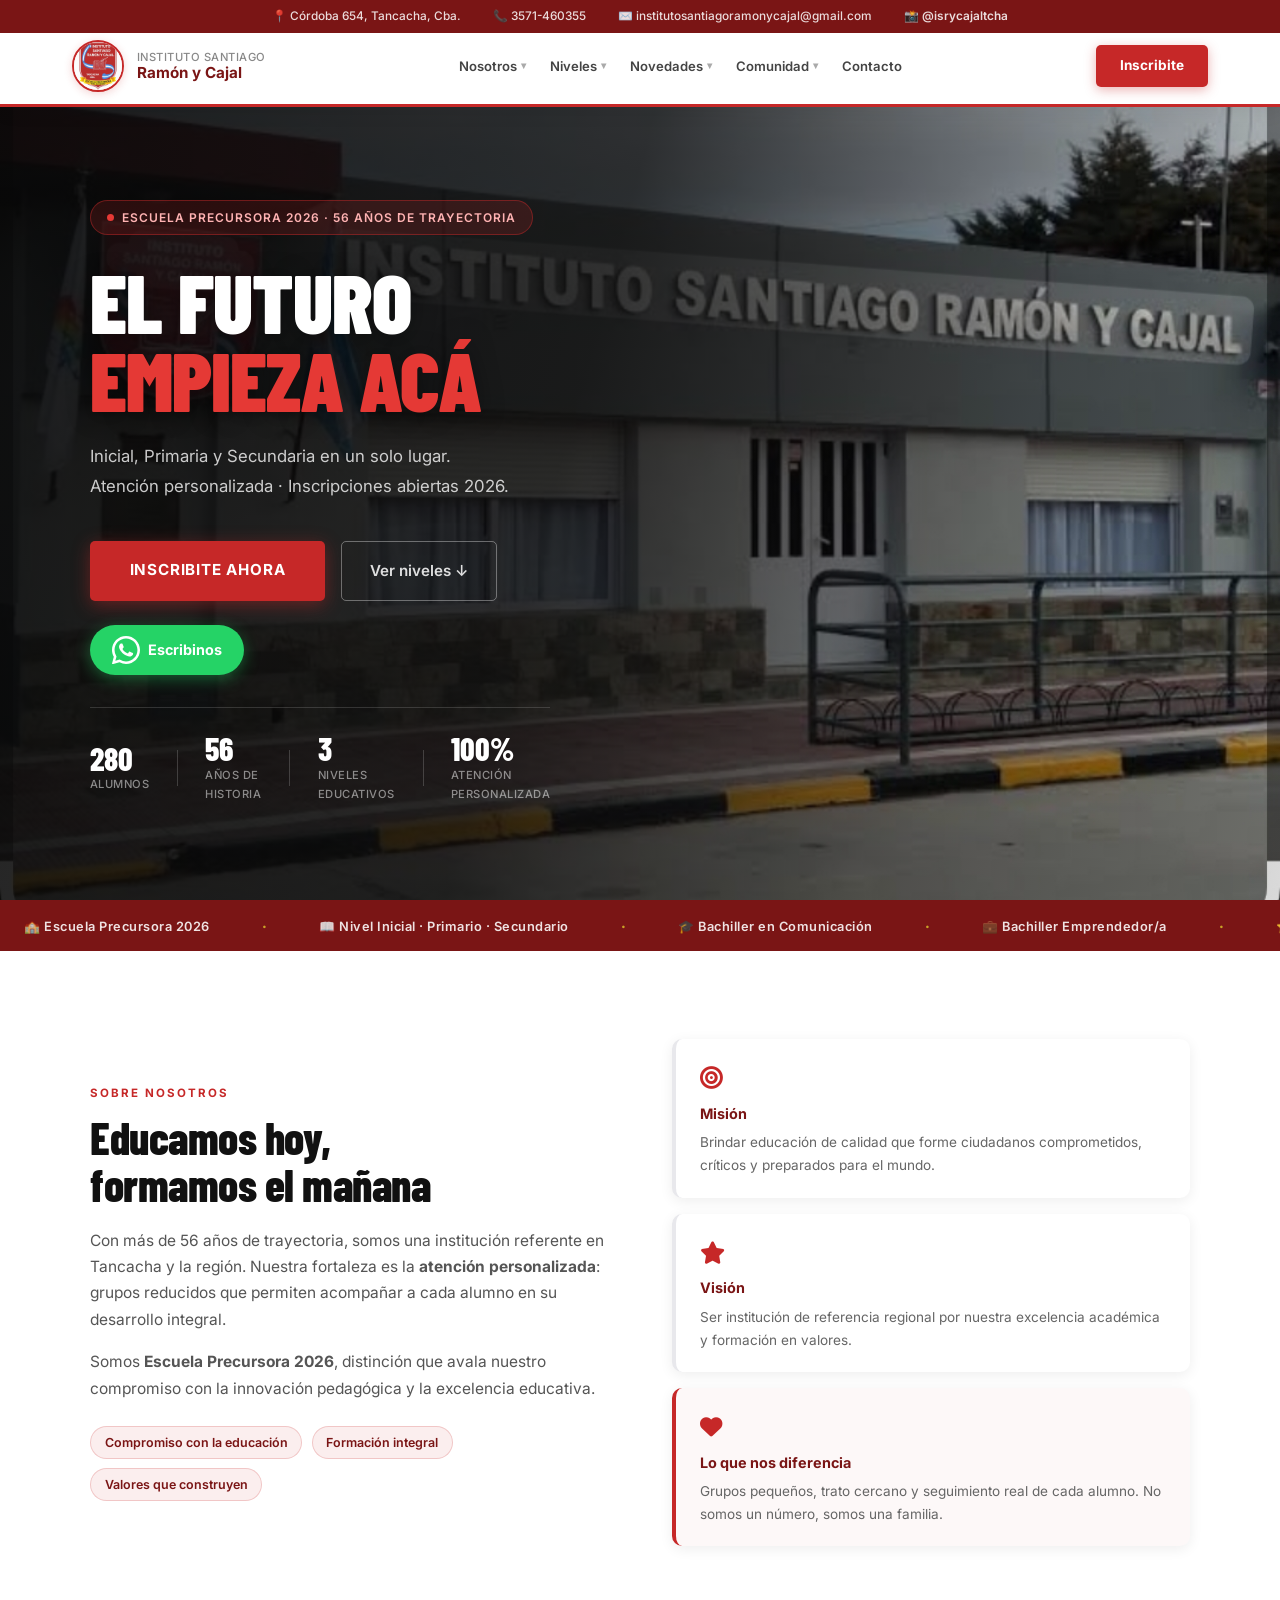
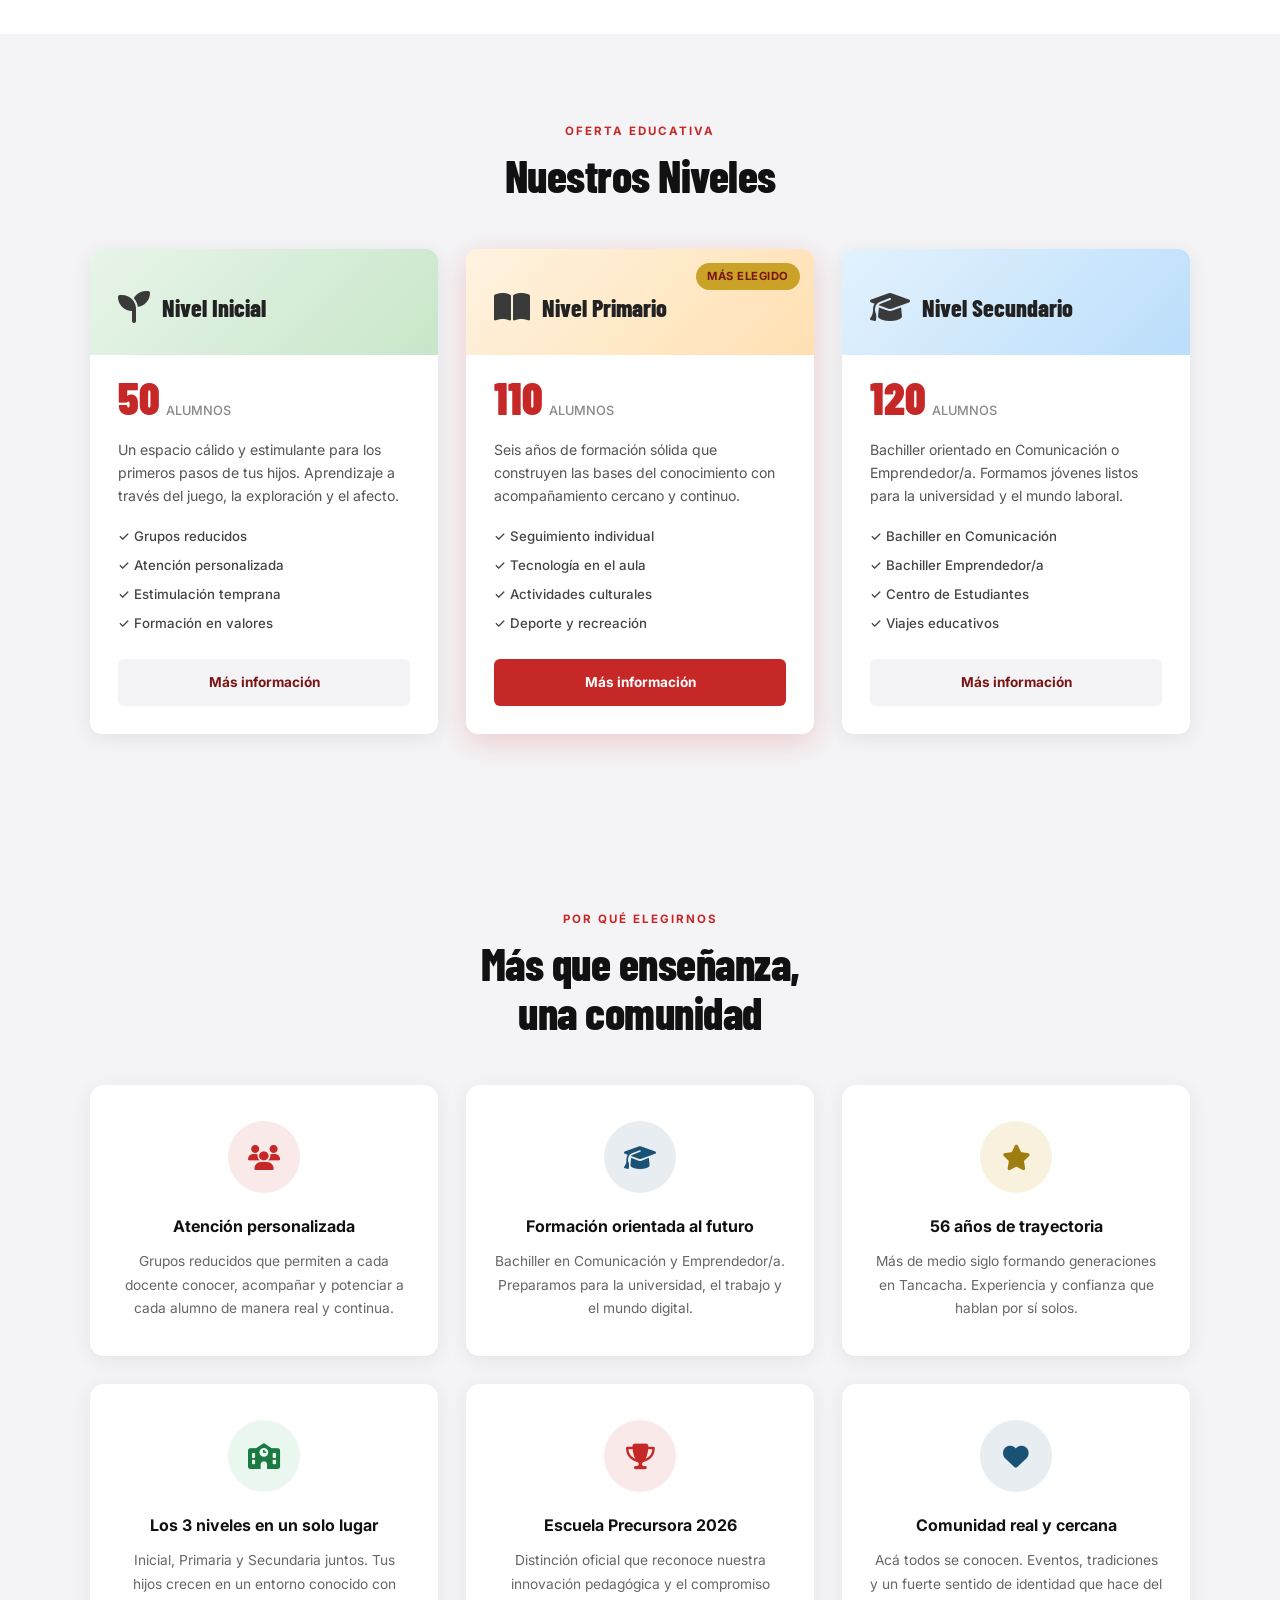
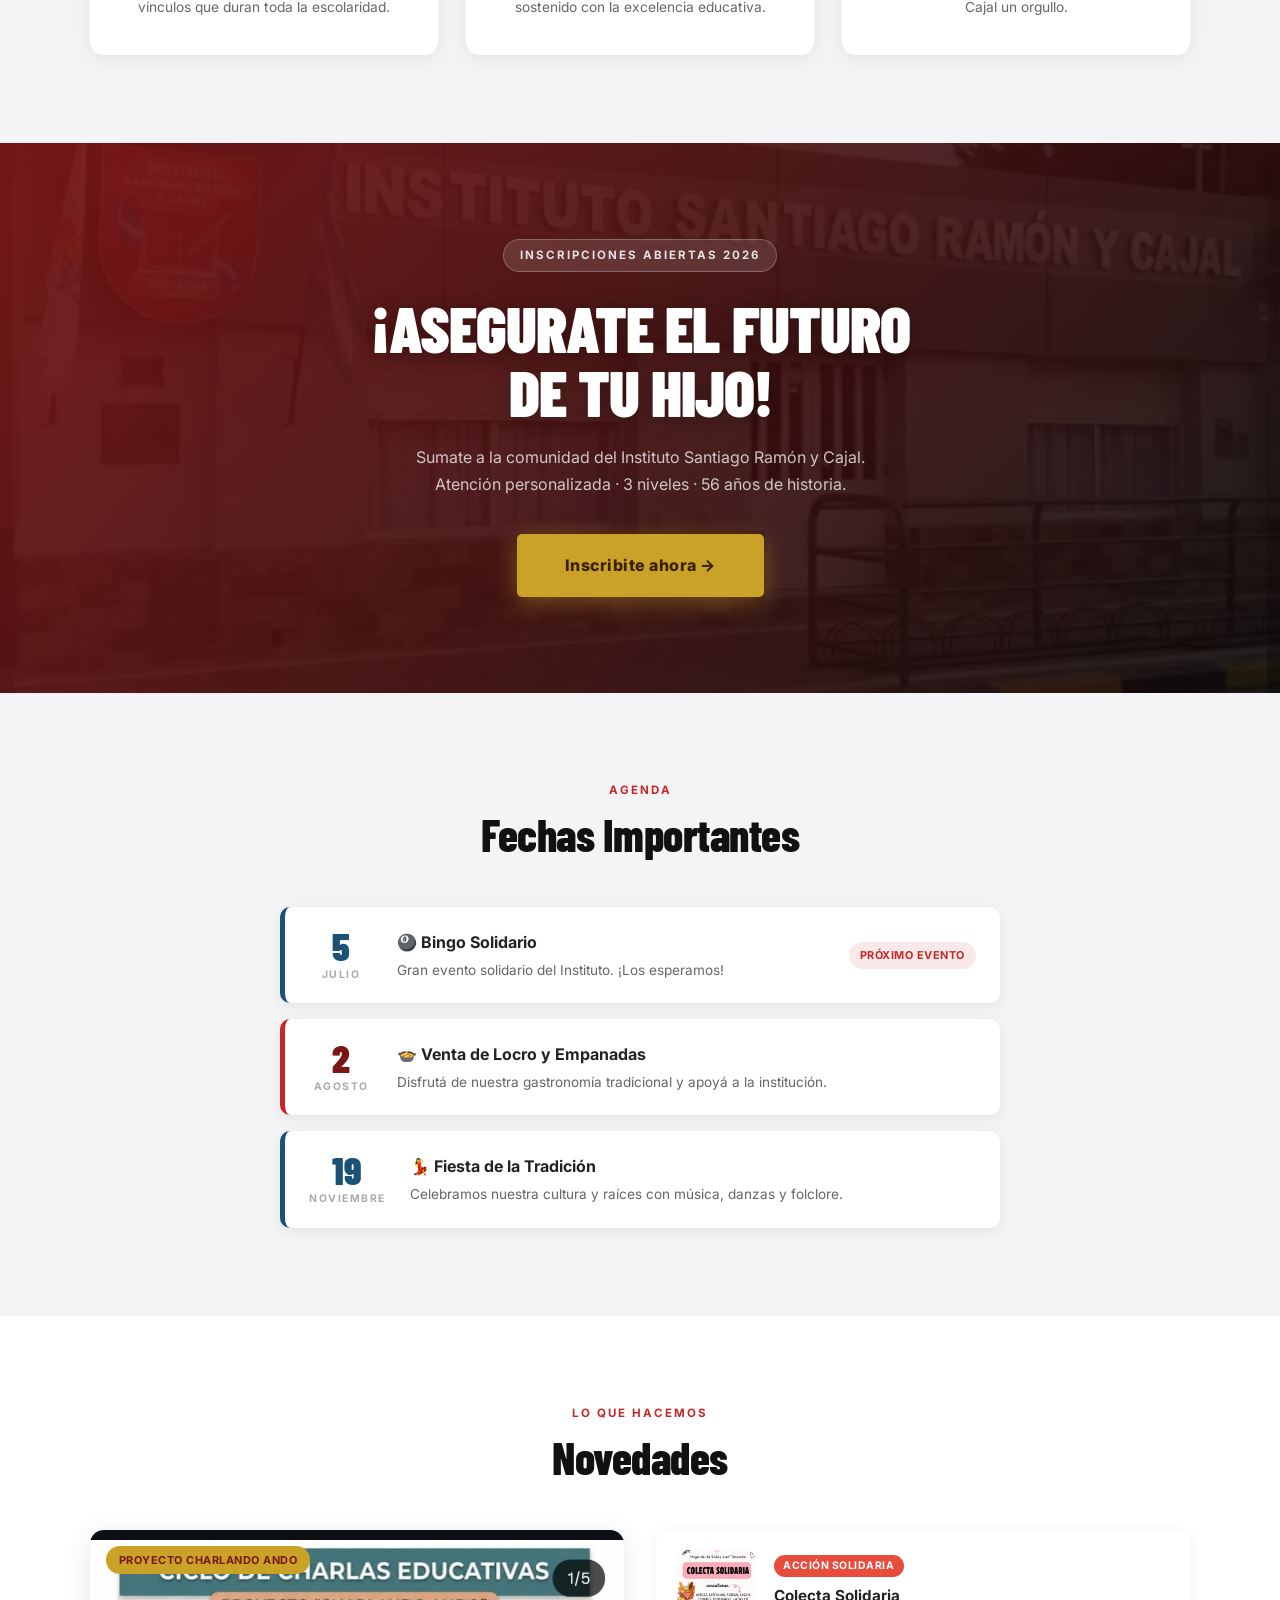
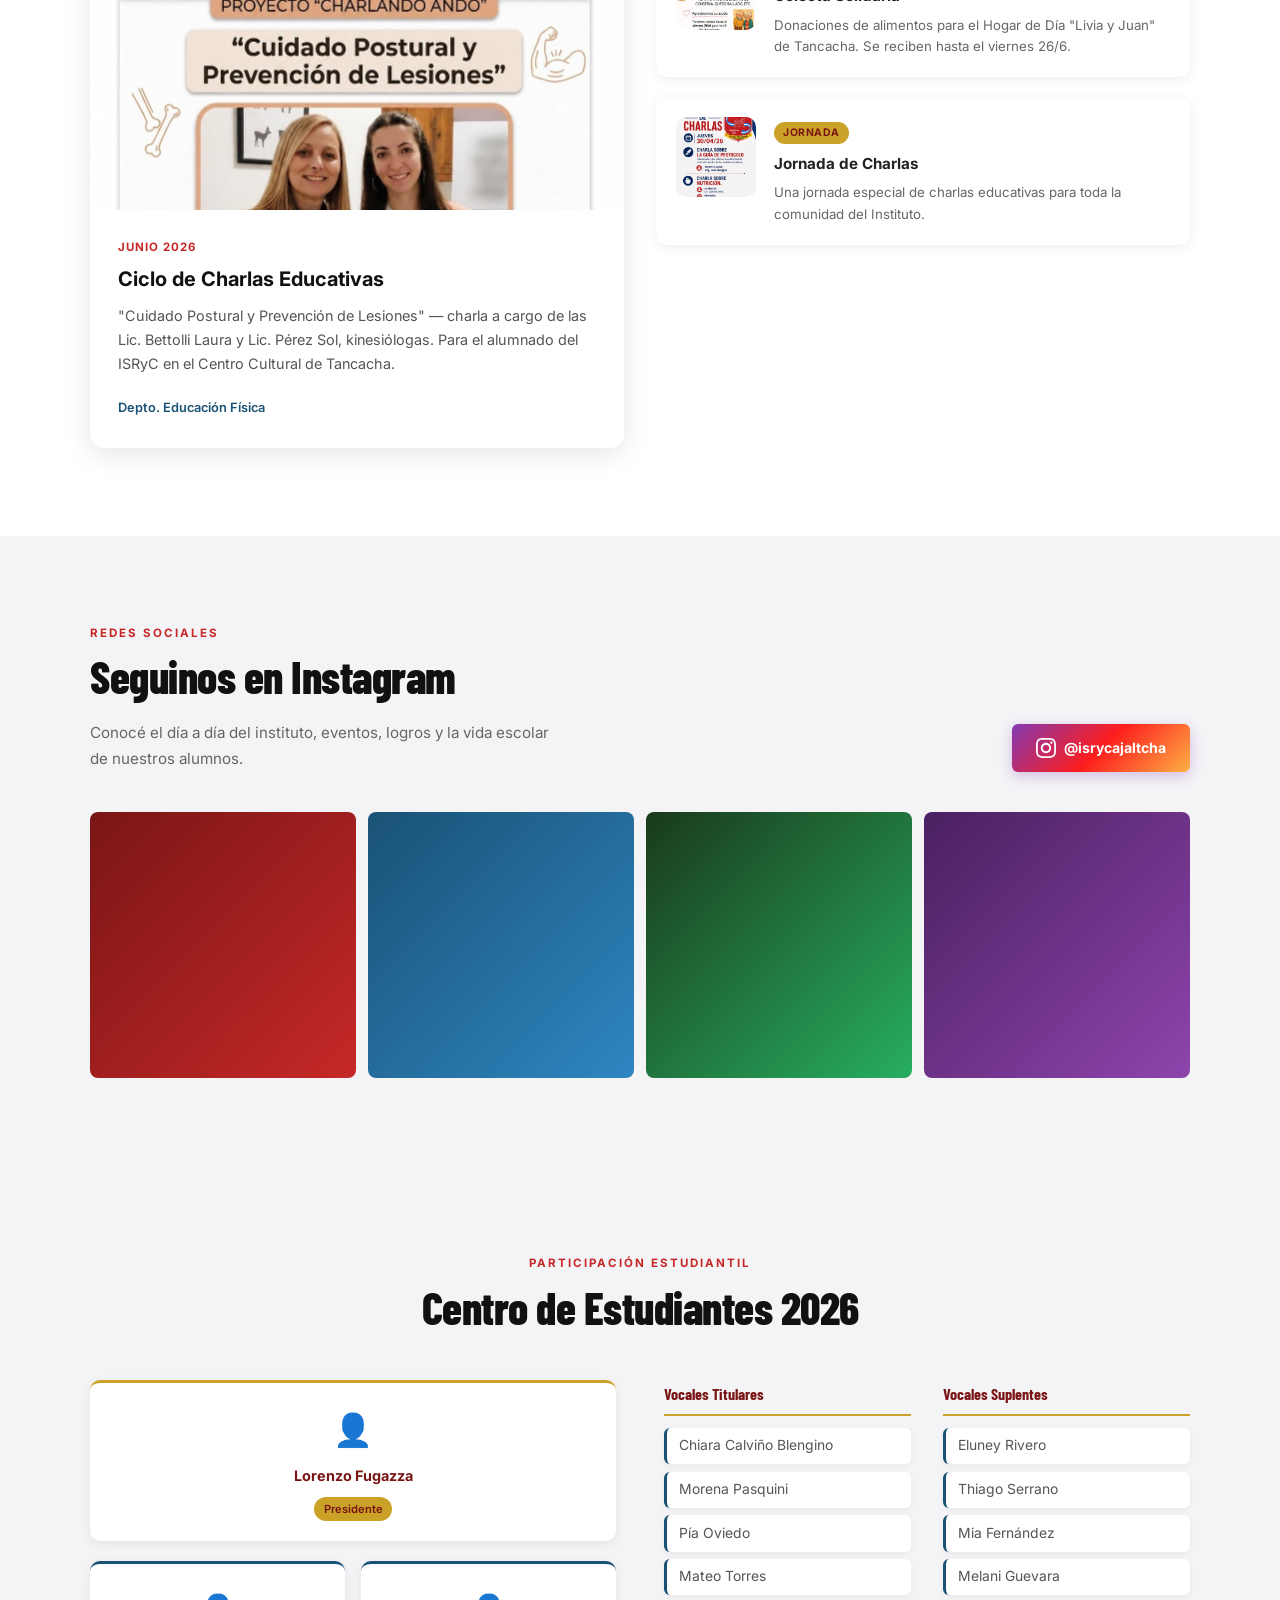
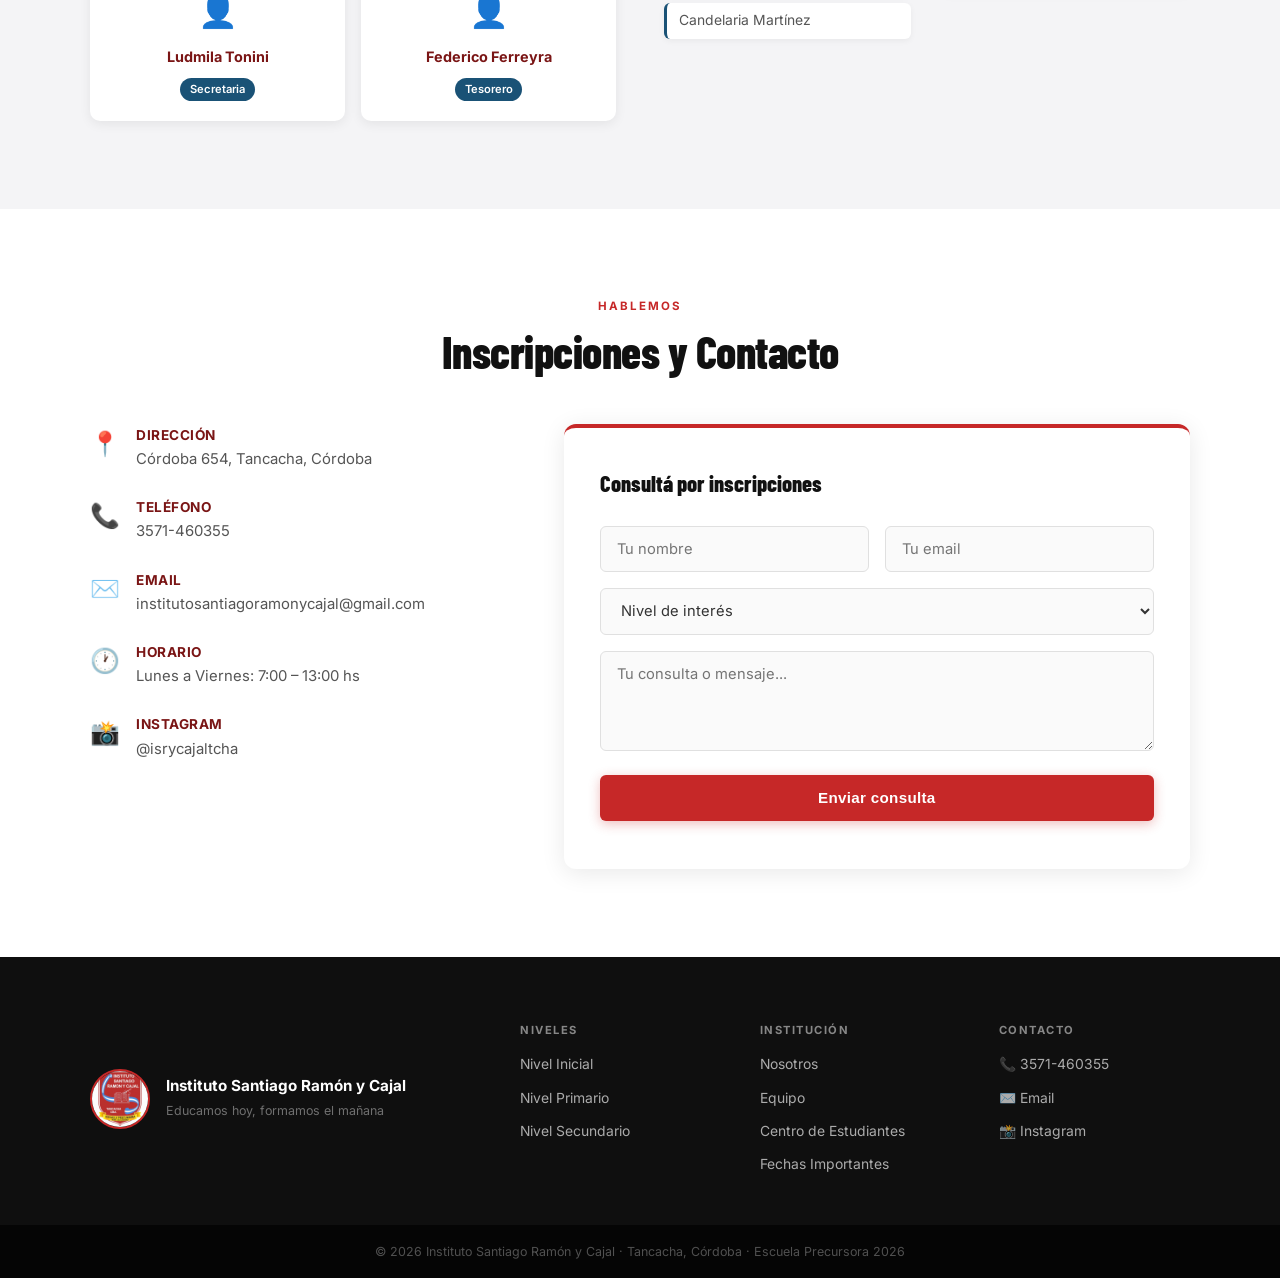
==== index.html @ 5758c62c "Reemplaza emojis por iconos Font Awesome en nosotros, niveles y valores" ====
<!DOCTYPE html>
<html lang="es">
<head>
  <meta charset="UTF-8" />
  <meta name="viewport" content="width=device-width, initial-scale=1.0" />
  <title>Instituto Santiago Ramón y Cajal · Tancacha, Córdoba</title>
  <link rel="stylesheet" href="styles.css" />
  <link rel="stylesheet" href="https://cdnjs.cloudflare.com/ajax/libs/font-awesome/6.5.0/css/all.min.css" />
  <link href="https://fonts.googleapis.com/css2?family=Barlow+Condensed:wght@600;700;800;900&family=Inter:wght@400;500;600;700&display=swap" rel="stylesheet" />
</head>
<body>

  <!-- TOP BAR -->
  <div class="topbar">
    <div class="topbar-inner">
      <span>📍 Córdoba 654, Tancacha, Cba.</span>
      <span>📞 3571-460355</span>
      <span>✉️ institutosantiagoramonycajal@gmail.com</span>
      <a href="https://instagram.com/isrycajaltcha" target="_blank" class="topbar-ig">📸 @isrycajaltcha</a>
    </div>
  </div>

  <!-- NAVBAR -->
  <header class="navbar" id="navbar">
    <div class="nav-container">
      <a href="#inicio" class="nav-brand">
        <img src="logo.jpeg" alt="Logo Instituto Cajal" class="nav-logo" />
        <div class="nav-brand-text">
          <span class="nav-title">Instituto Santiago</span>
          <span class="nav-title-bold">Ramón y Cajal</span>
        </div>
      </a>
      <button class="nav-toggle" id="navToggle" aria-label="Abrir menú">&#9776;</button>
      <nav class="nav-links" id="navLinks">
        <div class="nav-item dropdown">
          <a href="#nosotros" class="nav-link-drop">Nosotros <span class="arrow">▾</span></a>
          <div class="dropdown-menu">
            <a href="#nosotros">Historia y valores</a>
            <a href="#valores">¿Por qué elegirnos?</a>
            <a href="#equipo">Equipo institucional</a>
          </div>
        </div>
        <div class="nav-item dropdown">
          <a href="#niveles" class="nav-link-drop">Niveles <span class="arrow">▾</span></a>
          <div class="dropdown-menu">
            <a href="nivel-inicial.html">🌱 Nivel Inicial <span class="drop-badge">50 alumnos</span></a>
            <a href="nivel-primario.html">📖 Nivel Primario <span class="drop-badge">110 alumnos</span></a>
            <a href="nivel-secundario.html">🎓 Nivel Secundario <span class="drop-badge">120 alumnos</span></a>
          </div>
        </div>
        <div class="nav-item dropdown">
          <a href="#novedades" class="nav-link-drop">Novedades <span class="arrow">▾</span></a>
          <div class="dropdown-menu">
            <a href="#fechas">📅 Fechas importantes</a>
            <a href="#novedades">📰 Novedades</a>
            <a href="#instagram">📸 Instagram</a>
          </div>
        </div>
        <div class="nav-item dropdown">
          <a href="#centro" class="nav-link-drop">Comunidad <span class="arrow">▾</span></a>
          <div class="dropdown-menu">
            <a href="#centro">Centro de Estudiantes</a>
            <a href="#equipo">Equipo docente</a>
          </div>
        </div>
        <a href="#contacto" class="nav-link-simple">Contacto</a>
      </nav>
      <a href="#contacto" class="nav-cta">Inscribite</a>
    </div>
  </header>

  <!-- HERO -->
  <section class="hero" id="inicio">
    <div class="hero-overlay"></div>
    <div class="hero-content">
      <div class="hero-badge">
        <span class="hero-badge-dot"></span>
        Escuela Precursora 2026 · 56 años de trayectoria
      </div>
      <h1 class="hero-titulo">
        EL FUTURO<br>
        <span class="hero-titulo-accent">EMPIEZA ACÁ</span>
      </h1>
      <p class="hero-sub">
        Inicial, Primaria y Secundaria en un solo lugar.<br>
        Atención personalizada · Inscripciones abiertas 2026.
      </p>
      <div class="hero-acciones">
        <a href="#contacto" class="btn-hero-cta">INSCRIBITE AHORA</a>
        <a href="#niveles" class="btn-hero-ghost">Ver niveles ↓</a>
      </div>
      <a href="https://wa.me/543571460355" target="_blank" class="hero-whatsapp" title="Escribinos por WhatsApp">
        <svg viewBox="0 0 24 24" fill="currentColor" width="28" height="28"><path d="M17.472 14.382c-.297-.149-1.758-.867-2.03-.967-.273-.099-.471-.148-.67.15-.197.297-.767.966-.94 1.164-.173.199-.347.223-.644.075-.297-.15-1.255-.463-2.39-1.475-.883-.788-1.48-1.761-1.653-2.059-.173-.297-.018-.458.13-.606.134-.133.298-.347.446-.52.149-.174.198-.298.298-.497.099-.198.05-.371-.025-.52-.075-.149-.669-1.612-.916-2.207-.242-.579-.487-.5-.669-.51-.173-.008-.371-.01-.57-.01-.198 0-.52.074-.792.372-.272.297-1.04 1.016-1.04 2.479 0 1.462 1.065 2.875 1.213 3.074.149.198 2.096 3.2 5.077 4.487.709.306 1.262.489 1.694.625.712.227 1.36.195 1.871.118.571-.085 1.758-.719 2.006-1.413.248-.694.248-1.289.173-1.413-.074-.124-.272-.198-.57-.347z"/><path d="M12 0C5.373 0 0 5.373 0 12c0 2.136.564 4.14 1.542 5.877L.057 23.492a.5.5 0 0 0 .625.606l5.765-1.513A11.94 11.94 0 0 0 12 24c6.627 0 12-5.373 12-12S18.627 0 12 0zm0 21.818a9.797 9.797 0 0 1-5.031-1.388l-.36-.214-3.733.979.998-3.645-.235-.374A9.786 9.786 0 0 1 2.182 12C2.182 6.57 6.57 2.182 12 2.182S21.818 6.57 21.818 12 17.43 21.818 12 21.818z"/></svg>
        Escribinos
      </a>

      <div class="hero-stats">
        <div class="hero-stat">
          <strong>280</strong><span>Alumnos</span>
        </div>
        <div class="hero-stat-divider"></div>
        <div class="hero-stat">
          <strong>56</strong><span>Años de historia</span>
        </div>
        <div class="hero-stat-divider"></div>
        <div class="hero-stat">
          <strong>3</strong><span>Niveles educativos</span>
        </div>
        <div class="hero-stat-divider"></div>
        <div class="hero-stat">
          <strong>100%</strong><span>Atención personalizada</span>
        </div>
      </div>
    </div>
  </section>

  <!-- MARQUEE -->
  <div class="marquee-wrap">
    <div class="marquee-track">
      <span>🏫 Escuela Precursora 2026</span>
      <span class="marquee-sep">·</span>
      <span>📖 Nivel Inicial · Primario · Secundario</span>
      <span class="marquee-sep">·</span>
      <span>🎓 Bachiller en Comunicación</span>
      <span class="marquee-sep">·</span>
      <span>💼 Bachiller Emprendedor/a</span>
      <span class="marquee-sep">·</span>
      <span>⭐ 56 Años de Trayectoria</span>
      <span class="marquee-sep">·</span>
      <span>👨‍👩‍👧 Atención Personalizada</span>
      <span class="marquee-sep">·</span>
      <span>🏫 Escuela Precursora 2026</span>
      <span class="marquee-sep">·</span>
      <span>📖 Nivel Inicial · Primario · Secundario</span>
      <span class="marquee-sep">·</span>
      <span>🎓 Bachiller en Comunicación</span>
      <span class="marquee-sep">·</span>
      <span>💼 Bachiller Emprendedor/a</span>
      <span class="marquee-sep">·</span>
      <span>⭐ 56 Años de Trayectoria</span>
      <span class="marquee-sep">·</span>
      <span>👨‍👩‍👧 Atención Personalizada</span>
      <span class="marquee-sep">·</span>
    </div>
  </div>

  <!-- NOSOTROS -->
  <section class="section" id="nosotros">
    <div class="container">
      <div class="nosotros-wrapper">
        <div class="nosotros-texto">
          <span class="section-label">Sobre nosotros</span>
          <h2 class="section-title-left">Educamos hoy,<br>formamos el mañana</h2>
          <p>Con más de 56 años de trayectoria, somos una institución referente en Tancacha y la región. Nuestra fortaleza es la <strong>atención personalizada</strong>: grupos reducidos que permiten acompañar a cada alumno en su desarrollo integral.</p>
          <p style="margin-top:1rem">Somos <strong>Escuela Precursora 2026</strong>, distinción que avala nuestro compromiso con la innovación pedagógica y la excelencia educativa.</p>
          <div class="nosotros-pills">
            <span class="pill">Compromiso con la educación</span>
            <span class="pill">Formación integral</span>
            <span class="pill">Valores que construyen</span>
          </div>
        </div>
        <div class="nosotros-cards">
          <div class="mini-card">
            <div class="mini-card-icon"><i class="fa-solid fa-bullseye"></i></div>
            <h4>Misión</h4>
            <p>Brindar educación de calidad que forme ciudadanos comprometidos, críticos y preparados para el mundo.</p>
          </div>
          <div class="mini-card">
            <div class="mini-card-icon"><i class="fa-solid fa-star"></i></div>
            <h4>Visión</h4>
            <p>Ser institución de referencia regional por nuestra excelencia académica y formación en valores.</p>
          </div>
          <div class="mini-card mini-card-accent">
            <div class="mini-card-icon"><i class="fa-solid fa-heart"></i></div>
            <h4>Lo que nos diferencia</h4>
            <p>Grupos pequeños, trato cercano y seguimiento real de cada alumno. No somos un número, somos una familia.</p>
          </div>
        </div>
      </div>
    </div>
  </section>

  <!-- NIVELES -->
  <section class="section section-alt" id="niveles">
    <div class="container">
      <span class="section-label center">Oferta educativa</span>
      <h2 class="section-title">Nuestros Niveles</h2>
      <div class="niveles-grid">
        <div class="nivel-card">
          <div class="nivel-header nivel-inicial">
            <span class="nivel-emoji"><i class="fa-solid fa-seedling"></i></span>
            <h3>Nivel Inicial</h3>
          </div>
          <div class="nivel-body">
            <div class="nivel-stat">
              <strong>50</strong>
              <span>alumnos</span>
            </div>
            <p>Un espacio cálido y estimulante para los primeros pasos de tus hijos. Aprendizaje a través del juego, la exploración y el afecto.</p>
            <ul class="nivel-features">
              <li>✓ Grupos reducidos</li>
              <li>✓ Atención personalizada</li>
              <li>✓ Estimulación temprana</li>
              <li>✓ Formación en valores</li>
            </ul>
            <a href="#contacto" class="btn-nivel">Más información</a>
          </div>
        </div>

        <div class="nivel-card nivel-card-featured">
          <div class="nivel-featured-badge">Más elegido</div>
          <div class="nivel-header nivel-primaria">
            <span class="nivel-emoji"><i class="fa-solid fa-book-open"></i></span>
            <h3>Nivel Primario</h3>
          </div>
          <div class="nivel-body">
            <div class="nivel-stat">
              <strong>110</strong>
              <span>alumnos</span>
            </div>
            <p>Seis años de formación sólida que construyen las bases del conocimiento con acompañamiento cercano y continuo.</p>
            <ul class="nivel-features">
              <li>✓ Seguimiento individual</li>
              <li>✓ Tecnología en el aula</li>
              <li>✓ Actividades culturales</li>
              <li>✓ Deporte y recreación</li>
            </ul>
            <a href="#contacto" class="btn-nivel btn-nivel-featured">Más información</a>
          </div>
        </div>

        <div class="nivel-card">
          <div class="nivel-header nivel-secundario">
            <span class="nivel-emoji"><i class="fa-solid fa-graduation-cap"></i></span>
            <h3>Nivel Secundario</h3>
          </div>
          <div class="nivel-body">
            <div class="nivel-stat">
              <strong>120</strong>
              <span>alumnos</span>
            </div>
            <p>Bachiller orientado en Comunicación o Emprendedor/a. Formamos jóvenes listos para la universidad y el mundo laboral.</p>
            <ul class="nivel-features">
              <li>✓ Bachiller en Comunicación</li>
              <li>✓ Bachiller Emprendedor/a</li>
              <li>✓ Centro de Estudiantes</li>
              <li>✓ Viajes educativos</li>
            </ul>
            <a href="#contacto" class="btn-nivel">Más información</a>
          </div>
        </div>
      </div>
    </div>
  </section>

  <!-- POR QUÉ ELEGIRNOS -->
  <section class="section section-valores" id="valores">
    <div class="container">
      <span class="section-label center">Por qué elegirnos</span>
      <h2 class="section-title">Más que enseñanza,<br>una comunidad</h2>
      <div class="valores-cards-grid">
        <div class="valor-card">
          <div class="valor-icon-wrap valor-icon-rojo">
            <i class="fa-solid fa-users valor-icon"></i>
          </div>
          <h3>Atención personalizada</h3>
          <p>Grupos reducidos que permiten a cada docente conocer, acompañar y potenciar a cada alumno de manera real y continua.</p>
        </div>
        <div class="valor-card">
          <div class="valor-icon-wrap valor-icon-azul">
            <i class="fa-solid fa-graduation-cap valor-icon"></i>
          </div>
          <h3>Formación orientada al futuro</h3>
          <p>Bachiller en Comunicación y Emprendedor/a. Preparamos para la universidad, el trabajo y el mundo digital.</p>
        </div>
        <div class="valor-card">
          <div class="valor-icon-wrap valor-icon-dorado">
            <i class="fa-solid fa-star valor-icon"></i>
          </div>
          <h3>56 años de trayectoria</h3>
          <p>Más de medio siglo formando generaciones en Tancacha. Experiencia y confianza que hablan por sí solos.</p>
        </div>
        <div class="valor-card">
          <div class="valor-icon-wrap valor-icon-verde">
            <i class="fa-solid fa-school valor-icon"></i>
          </div>
          <h3>Los 3 niveles en un solo lugar</h3>
          <p>Inicial, Primaria y Secundaria juntos. Tus hijos crecen en un entorno conocido con vínculos que duran toda la escolaridad.</p>
        </div>
        <div class="valor-card">
          <div class="valor-icon-wrap valor-icon-rojo">
            <i class="fa-solid fa-trophy valor-icon"></i>
          </div>
          <h3>Escuela Precursora 2026</h3>
          <p>Distinción oficial que reconoce nuestra innovación pedagógica y el compromiso sostenido con la excelencia educativa.</p>
        </div>
        <div class="valor-card">
          <div class="valor-icon-wrap valor-icon-azul">
            <i class="fa-solid fa-heart valor-icon"></i>
          </div>
          <h3>Comunidad real y cercana</h3>
          <p>Acá todos se conocen. Eventos, tradiciones y un fuerte sentido de identidad que hace del Cajal un orgullo.</p>
        </div>
      </div>
    </div>
  </section>

  <!-- CTA BANNER -->
  <section class="cta-banner">
    <div class="cta-overlay"></div>
    <div class="cta-content">
      <span class="cta-label">Inscripciones abiertas 2026</span>
      <h2>¡ASEGURATE EL FUTURO<br>DE TU HIJO!</h2>
      <p>Sumate a la comunidad del Instituto Santiago Ramón y Cajal.<br>Atención personalizada · 3 niveles · 56 años de historia.</p>
      <a href="#contacto" class="btn-cta-banner">Inscribite ahora →</a>
    </div>
  </section>

  <!-- EQUIPO INSTITUCIONAL (oculto por defecto, se muestra al hacer clic en Nivel Secundario) -->
  <section class="section section-alt equipo-hidden" id="equipo">
    <div class="container">
      <span class="section-label center">Nuestro equipo</span>
      <h2 class="section-title">Plantel Docente</h2>
      <p class="equipo-intro">Un equipo comprometido que trabaja cada día para que la experiencia educativa de nuestros alumnos sea excepcional.</p>

      <div class="plantel-grid">

        <!-- Raquel Ripanti -->
        <div class="plantel-card plantel-dir">
          <div class="plantel-foto-wrap">
            <img src="raquel.jpg" alt="Raquel Ripanti" class="plantel-foto" />
          </div>
          <div class="plantel-info">
            <h3>Raquel Ripanti</h3>
            <p class="plantel-subtitulo">Directora del Instituto</p>
            <span class="plantel-tag tag-dir">🏫 Dirección</span>
          </div>
        </div>

        <!-- Melisa Tosatto -->
        <div class="plantel-card plantel-azul">
          <div class="plantel-foto-wrap">
            <img src="Melina.jpg" alt="Melisa Tosatto" class="plantel-foto" />
          </div>
          <div class="plantel-info">
            <h3>Melisa Tosatto</h3>
            <p class="plantel-subtitulo">Secretaría Institucional</p>
            <span class="plantel-tag tag-azul">📋 Secretaria</span>
          </div>
        </div>

        <!-- Leonel Atencia -->
        <div class="plantel-card plantel-verde">
          <div class="plantel-foto-wrap">
            <img src="leonel.jpg" alt="Leonel Atencia" class="plantel-foto" />
          </div>
          <div class="plantel-info">
            <h3>Leonel Atencia</h3>
            <p class="plantel-subtitulo">Preceptor</p>
            <span class="plantel-tag tag-verde">📚 Preceptoría</span>
          </div>
        </div>

        <!-- Sofía Sbardella -->
        <div class="plantel-card plantel-verde">
          <div class="plantel-foto-wrap">
            <img src="Sofia.jpg" alt="Sofía Sbardella Maldonado" class="plantel-foto" />
          </div>
          <div class="plantel-info">
            <h3>Sofía Sbardella Maldonado</h3>
            <p class="plantel-subtitulo">Preceptora</p>
            <span class="plantel-tag tag-verde">📚 Preceptoría</span>
          </div>
        </div>

        <!-- Juliana Ghigo -->
        <div class="plantel-card plantel-azul">
          <div class="plantel-foto-wrap">
            <img src="juli.jpg" alt="Juliana Ghigo" class="plantel-foto" />
          </div>
          <div class="plantel-info">
            <h3>Juliana Ghigo</h3>
            <p class="plantel-subtitulo">Asistente Técnica</p>
            <span class="plantel-tag tag-azul">🏫 Gestión</span>
          </div>
        </div>

        <!-- Lucas Suárez -->
        <div class="plantel-card plantel-verde">
          <div class="plantel-foto-wrap">
            <img src="lucas.jpg" alt="Lucas Suárez" class="plantel-foto" />
          </div>
          <div class="plantel-info">
            <h3>Lucas Suárez</h3>
            <p class="plantel-subtitulo">Preceptor</p>
            <span class="plantel-tag tag-verde">📚 Preceptoría</span>
          </div>
        </div>

      </div>
    </div>
  </section>

  <!-- FECHAS IMPORTANTES -->
  <section class="section section-alt" id="fechas">
    <div class="container">
      <span class="section-label center">Agenda</span>
      <h2 class="section-title">Fechas Importantes</h2>
      <div class="fechas-list">
        <div class="fecha-item fecha-azul">
          <div class="fecha-badge-num">
            <span class="fecha-num">5</span>
            <span class="fecha-mes">JULIO</span>
          </div>
          <div class="fecha-info">
            <h3>🎱 Bingo Solidario</h3>
            <p>Gran evento solidario del Instituto. ¡Los esperamos!</p>
          </div>
          <span class="fecha-chip">Próximo evento</span>
        </div>
        <div class="fecha-item fecha-rojo">
          <div class="fecha-badge-num">
            <span class="fecha-num">2</span>
            <span class="fecha-mes">AGOSTO</span>
          </div>
          <div class="fecha-info">
            <h3>🍲 Venta de Locro y Empanadas</h3>
            <p>Disfrutá de nuestra gastronomía tradicional y apoyá a la institución.</p>
          </div>
        </div>
        <div class="fecha-item fecha-azul">
          <div class="fecha-badge-num">
            <span class="fecha-num">19</span>
            <span class="fecha-mes">NOVIEMBRE</span>
          </div>
          <div class="fecha-info">
            <h3>💃 Fiesta de la Tradición</h3>
            <p>Celebramos nuestra cultura y raíces con música, danzas y folclore.</p>
          </div>
        </div>
      </div>
    </div>
  </section>

  <!-- NOVEDADES -->
  <section class="section" id="novedades">
    <div class="container">
      <span class="section-label center">Lo que hacemos</span>
      <h2 class="section-title">Novedades</h2>
      <div class="novedades-nuevo">

        <!-- Card destacada -->
        <div class="novedad-featured">
          <div class="novedad-featured-img">
            <img src="charlas.jpeg" alt="Ciclo de Charlas Educativas" />
            <span class="novedad-featured-tag">Proyecto Charlando Ando</span>
          </div>
          <div class="novedad-featured-body">
            <div class="novedad-fecha">Junio 2026</div>
            <h3>Ciclo de Charlas Educativas</h3>
            <p>"Cuidado Postural y Prevención de Lesiones" — charla a cargo de las Lic. Bettolli Laura y Lic. Pérez Sol, kinesiólogas. Para el alumnado del ISRyC en el Centro Cultural de Tancacha.</p>
            <span class="novedad-dept">Depto. Educación Física</span>
          </div>
        </div>

        <!-- Lista de noticias -->
        <div class="novedades-lista">

          <div class="novedad-item">
            <img src="colecta.jpg" alt="Colecta Solidaria" class="novedad-item-img" />
            <div class="novedad-item-body">
              <span class="novedad-item-tag tag-solidario">Acción Solidaria</span>
              <h4>Colecta Solidaria</h4>
              <p>Donaciones de alimentos para el Hogar de Día "Livia y Juan" de Tancacha. Se reciben hasta el viernes 26/6.</p>
            </div>
          </div>

          <div class="novedad-item">
            <img src="jornada.jpg" alt="Jornada de Charlas" class="novedad-item-img" />
            <div class="novedad-item-body">
              <span class="novedad-item-tag">Jornada</span>
              <h4>Jornada de Charlas</h4>
              <p>Una jornada especial de charlas educativas para toda la comunidad del Instituto.</p>
            </div>
          </div>

        </div>
      </div>
    </div>
  </section>

  <!-- INSTAGRAM -->
  <section class="section section-ig" id="instagram">
    <div class="container">
      <div class="ig-header">
        <div>
          <span class="section-label">Redes sociales</span>
          <h2 class="section-title-left">Seguinos en Instagram</h2>
          <p class="ig-desc">Conocé el día a día del instituto, eventos, logros y la vida escolar de nuestros alumnos.</p>
        </div>
        <a href="https://instagram.com/isrycajaltcha" target="_blank" class="btn-ig">
          <svg width="20" height="20" viewBox="0 0 24 24" fill="currentColor"><path d="M12 2.163c3.204 0 3.584.012 4.85.07 3.252.148 4.771 1.691 4.919 4.919.058 1.265.069 1.645.069 4.849 0 3.205-.012 3.584-.069 4.849-.149 3.225-1.664 4.771-4.919 4.919-1.266.058-1.644.07-4.85.07-3.204 0-3.584-.012-4.849-.07-3.26-.149-4.771-1.699-4.919-4.92-.058-1.265-.07-1.644-.07-4.849 0-3.204.013-3.583.07-4.849.149-3.227 1.664-4.771 4.919-4.919 1.266-.057 1.645-.069 4.849-.069zm0-2.163c-3.259 0-3.667.014-4.947.072-4.358.2-6.78 2.618-6.98 6.98-.059 1.281-.073 1.689-.073 4.948 0 3.259.014 3.668.072 4.948.2 4.358 2.618 6.78 6.98 6.98 1.281.058 1.689.072 4.948.072 3.259 0 3.668-.014 4.948-.072 4.354-.2 6.782-2.618 6.979-6.98.059-1.28.073-1.689.073-4.948 0-3.259-.014-3.667-.072-4.947-.196-4.354-2.617-6.78-6.979-6.98-1.281-.059-1.69-.073-4.949-.073zm0 5.838c-3.403 0-6.162 2.759-6.162 6.162s2.759 6.163 6.162 6.163 6.162-2.759 6.162-6.163c0-3.403-2.759-6.162-6.162-6.162zm0 10.162c-2.209 0-4-1.79-4-4 0-2.209 1.791-4 4-4s4 1.791 4 4c0 2.21-1.791 4-4 4zm6.406-11.845c-.796 0-1.441.645-1.441 1.44s.645 1.44 1.441 1.44c.795 0 1.439-.645 1.439-1.44s-.644-1.44-1.439-1.44z"/></svg>
          @isrycajaltcha
        </a>
      </div>
      <div class="ig-grid">
        <a href="https://instagram.com/isrycajaltcha" target="_blank" class="ig-post">
          <div class="ig-post-inner ig-post-1">
            <div class="ig-post-overlay"><span>Ver en Instagram →</span></div>
          </div>
        </a>
        <a href="https://instagram.com/isrycajaltcha" target="_blank" class="ig-post">
          <div class="ig-post-inner ig-post-2">
            <div class="ig-post-overlay"><span>Ver en Instagram →</span></div>
          </div>
        </a>
        <a href="https://instagram.com/isrycajaltcha" target="_blank" class="ig-post">
          <div class="ig-post-inner ig-post-3">
            <div class="ig-post-overlay"><span>Ver en Instagram →</span></div>
          </div>
        </a>
        <a href="https://instagram.com/isrycajaltcha" target="_blank" class="ig-post">
          <div class="ig-post-inner ig-post-4">
            <div class="ig-post-overlay"><span>Ver en Instagram →</span></div>
          </div>
        </a>
      </div>
    </div>
  </section>

  <!-- CENTRO DE ESTUDIANTES -->
  <section class="section section-alt" id="centro">
    <div class="container">
      <span class="section-label center">Participación estudiantil</span>
      <h2 class="section-title">Centro de Estudiantes 2026</h2>
      <div class="centro-wrapper">
        <div class="centro-autoridades">
          <div class="centro-card presidente">
            <div class="centro-avatar">👤</div>
            <h3>Lorenzo Fugazza</h3>
            <span class="centro-cargo">Presidente</span>
          </div>
          <div class="centro-secundarios">
            <div class="centro-card">
              <div class="centro-avatar">👤</div>
              <h3>Ludmila Tonini</h3>
              <span class="centro-cargo">Secretaria</span>
            </div>
            <div class="centro-card">
              <div class="centro-avatar">👤</div>
              <h3>Federico Ferreyra</h3>
              <span class="centro-cargo">Tesorero</span>
            </div>
          </div>
        </div>
        <div class="centro-vocales">
          <div class="vocales-grupo">
            <h4>Vocales Titulares</h4>
            <ul>
              <li>Chiara Calviño Blengino</li>
              <li>Morena Pasquini</li>
              <li>Pía Oviedo</li>
              <li>Mateo Torres</li>
              <li>Candelaria Martínez</li>
            </ul>
          </div>
          <div class="vocales-grupo">
            <h4>Vocales Suplentes</h4>
            <ul>
              <li>Eluney Rivero</li>
              <li>Thiago Serrano</li>
              <li>Mia Fernández</li>
              <li>Melani Guevara</li>
            </ul>
          </div>
        </div>
      </div>
    </div>
  </section>

  <!-- CONTACTO -->
  <section class="section" id="contacto">
    <div class="container">
      <span class="section-label center">Hablemos</span>
      <h2 class="section-title">Inscripciones y Contacto</h2>
      <div class="contacto-wrapper">
        <div class="contacto-info">
          <div class="contacto-item">
            <span class="contacto-icon">📍</span>
            <div>
              <strong>Dirección</strong>
              <p>Córdoba 654, Tancacha, Córdoba</p>
            </div>
          </div>
          <div class="contacto-item">
            <span class="contacto-icon">📞</span>
            <div>
              <strong>Teléfono</strong>
              <p>3571-460355</p>
            </div>
          </div>
          <div class="contacto-item">
            <span class="contacto-icon">✉️</span>
            <div>
              <strong>Email</strong>
              <p>institutosantiagoramonycajal@gmail.com</p>
            </div>
          </div>
          <div class="contacto-item">
            <span class="contacto-icon">🕐</span>
            <div>
              <strong>Horario</strong>
              <p>Lunes a Viernes: 7:00 – 13:00 hs</p>
            </div>
          </div>
          <div class="contacto-item">
            <span class="contacto-icon">📸</span>
            <div>
              <strong>Instagram</strong>
              <p><a href="https://instagram.com/isrycajaltcha" target="_blank">@isrycajaltcha</a></p>
            </div>
          </div>
        </div>
        <form class="contacto-form" onsubmit="enviarFormulario(event)">
          <h3>Consultá por inscripciones</h3>
          <div class="form-row">
            <input type="text" placeholder="Tu nombre" required />
            <input type="email" placeholder="Tu email" required />
          </div>
          <select>
            <option value="" disabled selected>Nivel de interés</option>
            <option>Nivel Inicial</option>
            <option>Nivel Primario</option>
            <option>Nivel Secundario</option>
          </select>
          <textarea placeholder="Tu consulta o mensaje..." rows="4" required></textarea>
          <button type="submit" class="btn-primary">Enviar consulta</button>
          <p class="form-msg" id="formMsg"></p>
        </form>
      </div>
    </div>
  </section>

  <!-- FOOTER -->
  <footer class="footer">
    <div class="footer-top">
      <div class="container footer-top-inner">
        <div class="footer-brand">
          <img src="logo.jpeg" alt="Logo" class="footer-logo" />
          <div>
            <p class="footer-nombre">Instituto Santiago Ramón y Cajal</p>
            <p class="footer-lema">Educamos hoy, formamos el mañana</p>
          </div>
        </div>
        <div class="footer-links-col">
          <strong>Niveles</strong>
          <a href="#niveles">Nivel Inicial</a>
          <a href="#niveles">Nivel Primario</a>
          <a href="#niveles">Nivel Secundario</a>
        </div>
        <div class="footer-links-col">
          <strong>Institución</strong>
          <a href="#nosotros">Nosotros</a>
          <a href="#equipo">Equipo</a>
          <a href="#centro">Centro de Estudiantes</a>
          <a href="#fechas">Fechas Importantes</a>
        </div>
        <div class="footer-links-col">
          <strong>Contacto</strong>
          <a href="tel:3571460355">📞 3571-460355</a>
          <a href="mailto:institutosantiagoramonycajal@gmail.com">✉️ Email</a>
          <a href="https://instagram.com/isrycajaltcha" target="_blank">📸 Instagram</a>
        </div>
      </div>
    </div>
    <div class="footer-bottom">
      <div class="container">
        <p>© 2026 Instituto Santiago Ramón y Cajal · Tancacha, Córdoba · Escuela Precursora 2026</p>
      </div>
    </div>
  </footer>

  <script src="script.js"></script>
</body>
</html>
---- styles.css ----
*, *::before, *::after { box-sizing: border-box; margin: 0; padding: 0; }

:root {
  --rojo: #c62828;
  --rojo-dark: #7a1515;
  --rojo-accent: #e53935;
  --dorado: #c9a227;
  --azul: #1a5276;
  --blanco: #ffffff;
  --gris-claro: #f4f4f6;
  --gris-medio: #e8e8ec;
  --gris-texto: #3a3a3a;
  --negro: #111111;
}

html { scroll-behavior: smooth; }

body {
  font-family: 'Inter', sans-serif;
  color: var(--gris-texto);
  line-height: 1.7;
}

/* ─── TOPBAR ─── */
.topbar {
  background: var(--rojo-dark);
  color: rgba(255,255,255,0.85);
  font-size: 0.74rem;
  font-weight: 500;
  padding: 0.4rem 1.5rem;
  position: fixed;
  top: 0; left: 0; right: 0;
  z-index: 1001;
}
.topbar-inner {
  max-width: 1200px;
  margin: 0 auto;
  display: flex;
  gap: 2rem;
  justify-content: center;
  flex-wrap: wrap;
  align-items: center;
}
.topbar-ig {
  color: rgba(255,255,255,0.85);
  text-decoration: none;
  font-weight: 600;
  transition: color 0.2s;
}
.topbar-ig:hover { color: var(--dorado); }

/* ─── NAVBAR ─── */
.navbar {
  position: fixed;
  top: 28px; left: 0; right: 0;
  background: var(--blanco);
  z-index: 1000;
  box-shadow: 0 2px 20px rgba(0,0,0,0.09);
  border-bottom: 3px solid var(--rojo);
  transition: top 0.3s;
}
.nav-container {
  max-width: 1200px;
  margin: 0 auto;
  padding: 0 2rem;
  height: 76px;
  display: flex;
  align-items: center;
  justify-content: space-between;
  gap: 1.5rem;
}
.nav-brand {
  display: flex;
  align-items: center;
  gap: 0.8rem;
  flex-shrink: 0;
  text-decoration: none;
}
.nav-logo {
  height: 52px;
  width: 52px;
  object-fit: cover;
  border-radius: 50%;
  border: 2.5px solid var(--rojo);
  box-shadow: 0 2px 8px rgba(198,40,40,0.2);
}
.nav-brand-text { display: flex; flex-direction: column; line-height: 1.15; }
.nav-title { color: #888; font-size: 0.7rem; font-weight: 500; text-transform: uppercase; letter-spacing: 0.5px; }
.nav-title-bold { color: var(--rojo-dark); font-size: 0.95rem; font-weight: 700; }

.nav-links {
  display: flex;
  align-items: center;
  gap: 0.1rem;
  flex: 1;
  justify-content: center;
}

/* Links simples */
.nav-link-simple {
  color: #444;
  text-decoration: none;
  font-size: 0.82rem;
  font-weight: 600;
  padding: 0.4rem 0.7rem;
  border-radius: 4px;
  transition: color 0.2s, background 0.2s;
  white-space: nowrap;
}
.nav-link-simple:hover { color: var(--rojo); background: rgba(198,40,40,0.06); }

/* Dropdown */
.nav-item { position: relative; }

.nav-link-drop {
  display: flex;
  align-items: center;
  gap: 0.25rem;
  color: #444;
  text-decoration: none;
  font-size: 0.82rem;
  font-weight: 600;
  padding: 0.4rem 0.7rem;
  border-radius: 4px;
  cursor: pointer;
  white-space: nowrap;
  transition: color 0.2s, background 0.2s;
  user-select: none;
}
.nav-link-drop:hover { color: var(--rojo); background: rgba(198,40,40,0.06); }
.nav-link-drop .arrow {
  font-size: 0.65rem;
  transition: transform 0.2s;
  color: #aaa;
}
.nav-item.open .arrow,
.nav-item:hover .arrow { transform: rotate(180deg); color: var(--rojo); }

.dropdown-menu {
  position: absolute;
  top: calc(100% + 10px);
  left: 50%;
  transform: translateX(-50%);
  background: var(--blanco);
  border-radius: 10px;
  box-shadow: 0 8px 30px rgba(0,0,0,0.14);
  border: 1px solid #eee;
  min-width: 220px;
  padding: 0.5rem;
  opacity: 0;
  visibility: hidden;
  transform: translateX(-50%) translateY(6px);
  transition: opacity 0.2s, transform 0.2s, visibility 0.2s;
  z-index: 999;
}
.dropdown-menu::before {
  content: '';
  position: absolute;
  top: -6px;
  left: 50%;
  transform: translateX(-50%);
  border-left: 6px solid transparent;
  border-right: 6px solid transparent;
  border-bottom: 6px solid var(--blanco);
}
.nav-item:hover .dropdown-menu,
.nav-item.open .dropdown-menu {
  opacity: 1;
  visibility: visible;
  transform: translateX(-50%) translateY(0);
}
.dropdown-menu a {
  display: flex;
  align-items: center;
  justify-content: space-between;
  padding: 0.6rem 0.9rem;
  border-radius: 6px;
  color: #333;
  text-decoration: none;
  font-size: 0.83rem;
  font-weight: 500;
  transition: background 0.15s, color 0.15s;
  gap: 0.5rem;
}
.dropdown-menu a:hover { background: rgba(198,40,40,0.07); color: var(--rojo); }
.drop-badge {
  font-size: 0.68rem;
  font-weight: 600;
  background: var(--gris-claro);
  color: #888;
  padding: 0.15rem 0.5rem;
  border-radius: 20px;
  white-space: nowrap;
}

.nav-cta {
  display: inline-block;
  background: var(--rojo);
  color: var(--blanco);
  font-size: 0.85rem;
  font-weight: 700;
  padding: 0.6rem 1.5rem;
  border-radius: 5px;
  text-decoration: none;
  white-space: nowrap;
  box-shadow: 0 3px 12px rgba(198,40,40,0.35);
  transition: background 0.2s, transform 0.15s, box-shadow 0.2s;
  flex-shrink: 0;
}
.nav-cta:hover { background: var(--rojo-dark); transform: translateY(-1px); box-shadow: 0 5px 16px rgba(198,40,40,0.4); }

.nav-toggle {
  display: none;
  background: none;
  border: none;
  color: var(--rojo-dark);
  font-size: 1.7rem;
  cursor: pointer;
  line-height: 1;
}

/* ─── HERO ─── */
.hero {
  min-height: 100vh;
  background: url('frente.jpeg') center 30% / cover no-repeat;
  display: flex;
  align-items: center;
  position: relative;
  padding-top: 104px;
}
.hero-overlay {
  position: absolute;
  inset: 0;
  background: linear-gradient(
    105deg,
    rgba(8,8,8,0.90) 0%,
    rgba(12,12,12,0.80) 45%,
    rgba(12,12,12,0.30) 75%,
    rgba(12,12,12,0.05) 100%
  );
}
.hero-content {
  position: relative;
  z-index: 1;
  max-width: 640px;
  padding: 4rem clamp(1.5rem, 7vw, 7rem);
}
.hero-badge {
  display: inline-flex;
  align-items: center;
  gap: 0.5rem;
  background: rgba(198,40,40,0.18);
  border: 1px solid rgba(198,40,40,0.45);
  color: #ffb3b3;
  font-size: 0.75rem;
  font-weight: 600;
  letter-spacing: 1px;
  text-transform: uppercase;
  padding: 0.4rem 1rem;
  border-radius: 30px;
  margin-bottom: 1.75rem;
}
.hero-badge-dot {
  width: 7px; height: 7px;
  background: var(--rojo-accent);
  border-radius: 50%;
  animation: pulse 1.8s ease-in-out infinite;
}
@keyframes pulse {
  0%, 100% { opacity: 1; transform: scale(1); }
  50% { opacity: 0.4; transform: scale(0.65); }
}
.hero-titulo {
  font-family: 'Barlow Condensed', sans-serif;
  font-size: clamp(3rem, 6.5vw, 5.4rem);
  font-weight: 900;
  color: var(--blanco);
  line-height: 0.93;
  text-transform: uppercase;
  margin-bottom: 1.5rem;
  letter-spacing: -1px;
  text-shadow: 0 2px 24px rgba(0,0,0,0.35);
}
.hero-titulo-accent { color: var(--rojo-accent); display: block; }

.hero-sub {
  color: rgba(255,255,255,0.78);
  font-size: 1.05rem;
  margin-bottom: 2.5rem;
  line-height: 1.75;
}
.hero-acciones { display: flex; gap: 1rem; flex-wrap: wrap; margin-bottom: 1.5rem; }

/* WhatsApp button en hero */
.hero-whatsapp {
  display: inline-flex;
  align-items: center;
  gap: 0.5rem;
  background: #25d366;
  color: #fff;
  font-weight: 700;
  font-size: 0.9rem;
  padding: 0.7rem 1.4rem;
  border-radius: 50px;
  text-decoration: none;
  margin-bottom: 2rem;
  box-shadow: 0 4px 16px rgba(37,211,102,0.4);
  transition: background 0.2s, transform 0.15s, box-shadow 0.2s;
  width: fit-content;
}
.hero-whatsapp:hover { background: #1ebe5d; transform: translateY(-2px); box-shadow: 0 6px 22px rgba(37,211,102,0.5); }

.btn-hero-cta {
  display: inline-block;
  background: var(--rojo);
  color: var(--blanco);
  font-weight: 700;
  font-size: 0.95rem;
  padding: 1rem 2.5rem;
  border-radius: 5px;
  text-decoration: none;
  letter-spacing: 0.8px;
  text-transform: uppercase;
  box-shadow: 0 4px 18px rgba(198,40,40,0.45);
  transition: background 0.2s, transform 0.15s, box-shadow 0.2s;
}
.btn-hero-cta:hover { background: var(--rojo-dark); transform: translateY(-2px); box-shadow: 0 8px 24px rgba(198,40,40,0.5); }

.btn-hero-ghost {
  display: inline-flex;
  align-items: center;
  background: transparent;
  color: rgba(255,255,255,0.85);
  font-weight: 600;
  font-size: 0.95rem;
  padding: 1rem 1.75rem;
  border-radius: 5px;
  border: 1.5px solid rgba(255,255,255,0.35);
  text-decoration: none;
  transition: border-color 0.2s, background 0.2s, color 0.2s;
}
.btn-hero-ghost:hover { border-color: rgba(255,255,255,0.8); background: rgba(255,255,255,0.08); color: var(--blanco); }

.hero-stats {
  display: flex;
  align-items: center;
  gap: 1.75rem;
  padding-top: 1.5rem;
  border-top: 1px solid rgba(255,255,255,0.15);
}
.hero-stat { display: flex; flex-direction: column; gap: 0.1rem; }
.hero-stat strong {
  font-family: 'Barlow Condensed', sans-serif;
  font-size: 2rem; font-weight: 800;
  color: var(--blanco); line-height: 1;
}
.hero-stat span { font-size: 0.7rem; color: rgba(255,255,255,0.5); font-weight: 500; text-transform: uppercase; letter-spacing: 0.5px; }
.hero-stat-divider { width: 1px; height: 36px; background: rgba(255,255,255,0.18); }

/* ─── UTILIDADES DE SECCIÓN ─── */
.section { padding: 5.5rem 1.5rem; }
.section-alt { background: var(--gris-claro); }
.section-dark { background: var(--negro); }

.container { max-width: 1100px; margin: 0 auto; }

.section-label {
  display: block;
  font-size: 0.72rem;
  font-weight: 700;
  letter-spacing: 2px;
  text-transform: uppercase;
  color: var(--rojo);
  margin-bottom: 0.6rem;
}
.section-label.center { text-align: center; }
.section-label.light { color: rgba(198,40,40,0.7); }

.section-title {
  font-family: 'Barlow Condensed', sans-serif;
  font-size: clamp(1.9rem, 3.5vw, 2.8rem);
  font-weight: 800;
  color: var(--negro);
  text-align: center;
  margin-bottom: 3rem;
  line-height: 1.1;
  letter-spacing: -0.5px;
}
.section-title.light { color: var(--blanco); }
.section-title-left {
  font-family: 'Barlow Condensed', sans-serif;
  font-size: clamp(1.9rem, 3.5vw, 2.8rem);
  font-weight: 800;
  color: var(--negro);
  margin-bottom: 1.25rem;
  line-height: 1.05;
  letter-spacing: -0.5px;
}

/* ─── NOSOTROS ─── */
.nosotros-wrapper {
  display: grid;
  grid-template-columns: 1fr 1fr;
  gap: 4rem;
  align-items: center;
}
.nosotros-texto p { color: #555; font-size: 0.97rem; }
.nosotros-pills {
  display: flex;
  flex-wrap: wrap;
  gap: 0.6rem;
  margin-top: 1.5rem;
}
.pill {
  display: inline-block;
  background: rgba(198,40,40,0.08);
  border: 1px solid rgba(198,40,40,0.2);
  color: var(--rojo-dark);
  font-size: 0.78rem;
  font-weight: 600;
  padding: 0.3rem 0.85rem;
  border-radius: 30px;
}
.nosotros-cards {
  display: flex;
  flex-direction: column;
  gap: 1rem;
}
.mini-card {
  background: var(--blanco);
  border-radius: 10px;
  padding: 1.25rem 1.5rem;
  box-shadow: 0 3px 14px rgba(0,0,0,0.07);
  border-left: 4px solid var(--gris-medio);
  transition: border-color 0.2s, transform 0.2s;
}
.mini-card:hover { border-left-color: var(--rojo); transform: translateX(3px); }
.mini-card-accent { border-left-color: var(--rojo); background: rgba(198,40,40,0.03); }
.mini-card-icon { font-size: 1.4rem; margin-bottom: 0.3rem; }
.mini-card h4 { font-size: 0.9rem; font-weight: 700; color: var(--rojo-dark); margin-bottom: 0.3rem; }
.mini-card p { font-size: 0.85rem; color: #666; }

/* ─── NIVELES ─── */
.niveles-grid {
  display: grid;
  grid-template-columns: repeat(3, 1fr);
  gap: 1.75rem;
}
.nivel-card {
  background: var(--blanco);
  border-radius: 12px;
  overflow: hidden;
  box-shadow: 0 4px 20px rgba(0,0,0,0.08);
  transition: transform 0.25s, box-shadow 0.25s;
  position: relative;
}
.nivel-card:hover { transform: translateY(-6px); box-shadow: 0 12px 32px rgba(0,0,0,0.13); }
.nivel-card-featured { box-shadow: 0 8px 30px rgba(198,40,40,0.2); }
.nivel-featured-badge {
  position: absolute;
  top: 14px; right: 14px;
  background: var(--dorado);
  color: var(--rojo-dark);
  font-size: 0.7rem;
  font-weight: 700;
  padding: 0.25rem 0.7rem;
  border-radius: 20px;
  text-transform: uppercase;
  letter-spacing: 0.5px;
}
.nivel-header {
  padding: 2rem 1.75rem 1.25rem;
  display: flex;
  align-items: center;
  gap: 0.75rem;
}
.nivel-inicial { background: linear-gradient(135deg, #e8f5e9, #c8e6c9); }
.nivel-primaria { background: linear-gradient(135deg, #fff3e0, #ffe0b2); }
.nivel-secundario { background: linear-gradient(135deg, #e3f2fd, #bbdefb); }
.nivel-emoji { font-size: 2rem; }
.nivel-header h3 { font-family: 'Barlow Condensed', sans-serif; font-size: 1.5rem; font-weight: 800; color: #222; }
.nivel-body { padding: 1.25rem 1.75rem 1.75rem; }
.nivel-stat { display: flex; align-items: baseline; gap: 0.35rem; margin-bottom: 1rem; }
.nivel-stat strong { font-family: 'Barlow Condensed', sans-serif; font-size: 2.8rem; font-weight: 900; color: var(--rojo); line-height: 1; }
.nivel-stat span { font-size: 0.8rem; color: #888; font-weight: 500; text-transform: uppercase; }
.nivel-body p { font-size: 0.88rem; color: #555; margin-bottom: 1.1rem; line-height: 1.65; }
.nivel-features { list-style: none; display: flex; flex-direction: column; gap: 0.4rem; margin-bottom: 1.5rem; }
.nivel-features li { font-size: 0.83rem; color: #444; font-weight: 500; }
.btn-nivel {
  display: block;
  text-align: center;
  background: var(--gris-claro);
  color: var(--rojo-dark);
  font-weight: 700;
  font-size: 0.85rem;
  padding: 0.75rem;
  border-radius: 6px;
  text-decoration: none;
  transition: background 0.2s, color 0.2s;
}
.btn-nivel:hover { background: var(--rojo); color: var(--blanco); }
.btn-nivel-featured { background: var(--rojo); color: var(--blanco); }
.btn-nivel-featured:hover { background: var(--rojo-dark); }

/* ─── MARQUEE ─── */
.marquee-wrap {
  background: var(--rojo-dark);
  overflow: hidden;
  white-space: nowrap;
  padding: 0.75rem 0;
}
.marquee-track {
  display: inline-block;
  animation: marquee-scroll 28s linear infinite;
}
.marquee-track span {
  display: inline-block;
  color: rgba(255,255,255,0.88);
  font-size: 0.8rem;
  font-weight: 600;
  letter-spacing: 0.5px;
  padding: 0 1.5rem;
}
.marquee-sep { color: var(--dorado) !important; font-weight: 900 !important; }
@keyframes marquee-scroll {
  0%   { transform: translateX(0); }
  100% { transform: translateX(-50%); }
}

/* ─── VALORES CARDS ─── */
.section-valores { background: var(--gris-claro); }

.valores-cards-grid {
  display: grid;
  grid-template-columns: repeat(3, 1fr);
  gap: 1.75rem;
}

.valor-card {
  background: var(--blanco);
  border-radius: 14px;
  padding: 2.25rem 1.75rem;
  box-shadow: 0 4px 20px rgba(0,0,0,0.07);
  text-align: center;
  transition: transform 0.25s, box-shadow 0.25s;
}
.valor-card:hover { transform: translateY(-6px); box-shadow: 0 12px 32px rgba(0,0,0,0.12); }

.valor-icon-wrap {
  width: 72px; height: 72px;
  border-radius: 50%;
  display: flex;
  align-items: center;
  justify-content: center;
  margin: 0 auto 1.25rem;
}
.valor-icon { font-size: 1.6rem; }
.valor-icon-rojo   { background: rgba(198,40,40,0.1); color: var(--rojo); }
.valor-icon-azul   { background: rgba(26,82,118,0.1); color: var(--azul); }
.valor-icon-dorado { background: rgba(201,162,39,0.15); color: #a07d10; }
.valor-icon-verde  { background: rgba(39,174,96,0.1); color: #1a7a42; }

.mini-card-icon i { font-size: 1.4rem; color: var(--rojo); }
.nivel-emoji i { font-size: 2rem; color: inherit; }

.valor-card h3 {
  font-size: 1rem;
  font-weight: 700;
  color: var(--negro);
  margin-bottom: 0.6rem;
}
.valor-card p {
  font-size: 0.86rem;
  color: #666;
  line-height: 1.7;
}

/* ─── CTA BANNER ─── */
.cta-banner {
  position: relative;
  background: url('frente.jpeg') center 60% / cover no-repeat;
  padding: 6rem 1.5rem;
  text-align: center;
  overflow: hidden;
}
.cta-overlay {
  position: absolute;
  inset: 0;
  background: linear-gradient(135deg, rgba(122,21,21,0.93) 0%, rgba(10,10,10,0.85) 100%);
}
.cta-content {
  position: relative;
  z-index: 1;
  max-width: 680px;
  margin: 0 auto;
}
.cta-label {
  display: inline-block;
  background: rgba(255,255,255,0.12);
  border: 1px solid rgba(255,255,255,0.25);
  color: rgba(255,255,255,0.85);
  font-size: 0.72rem;
  font-weight: 700;
  letter-spacing: 2px;
  text-transform: uppercase;
  padding: 0.35rem 1rem;
  border-radius: 30px;
  margin-bottom: 1.5rem;
}
.cta-content h2 {
  font-family: 'Barlow Condensed', sans-serif;
  font-size: clamp(2.4rem, 5vw, 4rem);
  font-weight: 900;
  color: var(--blanco);
  text-transform: uppercase;
  line-height: 1;
  margin-bottom: 1.25rem;
  letter-spacing: -1px;
  text-shadow: 0 2px 20px rgba(0,0,0,0.3);
}
.cta-content p {
  color: rgba(255,255,255,0.75);
  font-size: 1rem;
  line-height: 1.7;
  margin-bottom: 2.25rem;
}
.btn-cta-banner {
  display: inline-block;
  background: var(--dorado);
  color: #3a2000;
  font-weight: 800;
  font-size: 1rem;
  padding: 1.1rem 3rem;
  border-radius: 5px;
  text-decoration: none;
  letter-spacing: 0.5px;
  box-shadow: 0 6px 24px rgba(201,162,39,0.4);
  transition: background 0.2s, transform 0.15s, box-shadow 0.2s;
}
.btn-cta-banner:hover { background: #e0b830; transform: translateY(-2px); box-shadow: 0 10px 30px rgba(201,162,39,0.5); }

/* ─── EQUIPO OCULTO POR DEFECTO ─── */
.equipo-hidden { display: none !important; }
.equipo-visible { display: block !important; }

/* ─── PLANTEL DOCENTE (tarjetas estilo IMC) ─── */
.plantel-grid {
  display: grid;
  grid-template-columns: repeat(3, 1fr);
  gap: 1.5rem;
}

.plantel-card {
  background: var(--blanco);
  border-radius: 14px;
  overflow: hidden;
  box-shadow: 0 4px 20px rgba(0,0,0,0.08);
  transition: transform 0.25s, box-shadow 0.25s;
  border-top: 4px solid var(--gris-medio);
  display: flex;
  flex-direction: column;
  align-items: center;
  padding: 2rem 1.25rem 1.5rem;
  text-align: center;
}
.plantel-card:hover { transform: translateY(-6px); box-shadow: 0 12px 32px rgba(0,0,0,0.13); }

.plantel-dir  { border-top-color: var(--dorado); }
.plantel-azul { border-top-color: var(--azul); }
.plantel-verde { border-top-color: #27ae60; }
.plantel-morado { border-top-color: #8e44ad; }

.plantel-foto-wrap {
  width: 100px;
  height: 100px;
  border-radius: 50%;
  overflow: hidden;
  margin-bottom: 1.1rem;
  border: 3px solid var(--gris-medio);
  box-shadow: 0 3px 10px rgba(0,0,0,0.12);
  flex-shrink: 0;
}
.plantel-dir  .plantel-foto-wrap { border-color: var(--dorado); }
.plantel-azul .plantel-foto-wrap { border-color: var(--azul); }
.plantel-verde .plantel-foto-wrap { border-color: #27ae60; }

.plantel-foto {
  width: 100%;
  height: 100%;
  object-fit: cover;
  object-position: center top;
}

.plantel-info { display: flex; flex-direction: column; align-items: center; gap: 0.35rem; }
.plantel-info h3 { font-size: 0.95rem; font-weight: 700; color: #222; line-height: 1.3; }
.plantel-subtitulo { font-size: 0.82rem; color: #888; font-style: italic; }

.plantel-tag {
  display: inline-block;
  font-size: 0.7rem;
  font-weight: 700;
  padding: 0.25rem 0.8rem;
  border-radius: 20px;
  margin-top: 0.25rem;
  text-transform: uppercase;
  letter-spacing: 0.4px;
}
.tag-dir    { background: rgba(201,162,39,0.15); color: #8a6a00; border: 1px solid rgba(201,162,39,0.4); }
.tag-azul   { background: rgba(26,82,118,0.1);   color: var(--azul); border: 1px solid rgba(26,82,118,0.25); }
.tag-verde  { background: rgba(39,174,96,0.1);   color: #1a7a42; border: 1px solid rgba(39,174,96,0.3); }
.tag-morado { background: rgba(142,68,173,0.1);  color: #6c2a8c; border: 1px solid rgba(142,68,173,0.3); }

@media (max-width: 960px) {
  .plantel-grid { grid-template-columns: repeat(2, 1fr); }
}
@media (max-width: 480px) {
  .plantel-grid { grid-template-columns: 1fr; max-width: 280px; margin: 0 auto; }
}

/* ─── CARAS RECORTADAS DE FOTO GRUPAL ─── */
/* Orden en la foto: 1=Leonel, 2=Sofía, 3=Melisa, 4=Raquel, 5=Juliana, 6=Lucas */
.cara {
  width: 64px;
  height: 64px;
  border-radius: 50%;
  background-image: url('equipo.jpeg');
  background-size: 650% auto;
  background-repeat: no-repeat;
  flex-shrink: 0;
  border: 3px solid var(--gris-medio);
  box-shadow: 0 2px 8px rgba(0,0,0,0.15);
}
.cara-sm {
  width: 48px;
  height: 48px;
  background-size: 650% auto;
}
.equipo-persona.destacada .cara { border-color: var(--dorado); }

/* Posición horizontal de cada persona (izq→der: 0%→100% en 5 pasos = 20% cada uno) */
/* Y: ~30% para mostrar la cara (foto tiene header rojo arriba) */
.cara-1 { background-position: 2%  30%; }
.cara-2 { background-position: 22% 30%; }
.cara-3 { background-position: 42% 30%; }
.cara-4 { background-position: 60% 30%; }
.cara-5 { background-position: 80% 30%; }
.cara-6 { background-position: 99% 30%; }

/* ─── EQUIPO NUEVO ─── */
.equipo-intro {
  text-align: center;
  color: #666;
  font-size: 0.97rem;
  max-width: 560px;
  margin: -1.5rem auto 3rem;
  line-height: 1.7;
}

.equipo-autoridades {
  display: grid;
  grid-template-columns: repeat(3, 1fr);
  gap: 1.5rem;
  margin-bottom: 2.5rem;
}

.equipo-persona {
  display: flex;
  align-items: center;
  gap: 1rem;
  background: var(--blanco);
  border-radius: 12px;
  padding: 1.5rem;
  box-shadow: 0 3px 16px rgba(0,0,0,0.07);
  border: 1px solid var(--gris-medio);
  transition: transform 0.2s, box-shadow 0.2s;
}
.equipo-persona:hover { transform: translateY(-3px); box-shadow: 0 8px 24px rgba(0,0,0,0.11); }
.equipo-persona.destacada { border-color: var(--dorado); }

.equipo-inicial {
  width: 52px;
  height: 52px;
  border-radius: 50%;
  display: flex;
  align-items: center;
  justify-content: center;
  font-family: 'Barlow Condensed', sans-serif;
  font-size: 1.5rem;
  font-weight: 800;
  color: var(--blanco);
  flex-shrink: 0;
}

.equipo-info h3 { font-size: 0.95rem; font-weight: 700; color: #222; margin-bottom: 0.35rem; }

.equipo-cargo-tag {
  display: inline-block;
  font-size: 0.7rem;
  font-weight: 700;
  padding: 0.2rem 0.7rem;
  border-radius: 20px;
  text-transform: uppercase;
  letter-spacing: 0.5px;
}
.cargo-dir { background: var(--dorado); color: var(--rojo-dark); }
.cargo-sec { background: rgba(26,82,118,0.1); color: var(--azul); }

.equipo-divider {
  display: flex;
  align-items: center;
  gap: 1rem;
  margin-bottom: 1.75rem;
}
.equipo-divider::before,
.equipo-divider::after {
  content: '';
  flex: 1;
  height: 1px;
  background: var(--gris-medio);
}
.equipo-divider span {
  font-size: 0.75rem;
  font-weight: 700;
  text-transform: uppercase;
  letter-spacing: 1.5px;
  color: #aaa;
  white-space: nowrap;
}

.equipo-preceptores {
  display: grid;
  grid-template-columns: repeat(3, 1fr);
  gap: 1rem;
}

.equipo-preceptor {
  display: flex;
  align-items: center;
  gap: 0.85rem;
  background: var(--blanco);
  border-radius: 10px;
  padding: 1.1rem 1.25rem;
  box-shadow: 0 2px 10px rgba(0,0,0,0.06);
  border: 1px solid var(--gris-medio);
  transition: border-color 0.2s;
}
.equipo-preceptor:hover { border-color: var(--rojo); }

.prec-inicial {
  width: 42px;
  height: 42px;
  border-radius: 10px;
  background: var(--gris-claro);
  display: flex;
  align-items: center;
  justify-content: center;
  font-family: 'Barlow Condensed', sans-serif;
  font-size: 0.9rem;
  font-weight: 800;
  color: var(--rojo-dark);
  flex-shrink: 0;
  border: 1.5px solid var(--gris-medio);
}

.equipo-preceptor h4 { font-size: 0.88rem; font-weight: 700; color: #222; margin-bottom: 0.15rem; }
.equipo-preceptor span { font-size: 0.75rem; color: #999; font-weight: 500; }

/* ─── FECHAS ─── */
.fechas-list { display: flex; flex-direction: column; gap: 1rem; max-width: 720px; margin: 0 auto; }
.fecha-item {
  display: flex;
  align-items: center;
  gap: 1.5rem;
  background: var(--blanco);
  border-radius: 10px;
  padding: 1.25rem 1.5rem;
  box-shadow: 0 3px 14px rgba(0,0,0,0.07);
  border-left: 5px solid var(--azul);
  transition: transform 0.2s;
}
.fecha-item:hover { transform: translateX(4px); }
.fecha-rojo { border-left-color: var(--rojo); }
.fecha-badge-num { display: flex; flex-direction: column; align-items: center; min-width: 64px; text-align: center; }
.fecha-num { font-family: 'Barlow Condensed', sans-serif; font-size: 2.4rem; font-weight: 900; color: var(--rojo-dark); line-height: 1; }
.fecha-azul .fecha-num { color: var(--azul); }
.fecha-mes { font-size: 0.65rem; font-weight: 700; letter-spacing: 1.5px; color: #aaa; text-transform: uppercase; }
.fecha-info { flex: 1; }
.fecha-info h3 { font-size: 1rem; font-weight: 700; color: #222; margin-bottom: 0.2rem; }
.fecha-info p { font-size: 0.85rem; color: #666; margin: 0; }
.fecha-chip {
  font-size: 0.68rem;
  font-weight: 700;
  background: rgba(198,40,40,0.1);
  color: var(--rojo);
  padding: 0.25rem 0.7rem;
  border-radius: 20px;
  white-space: nowrap;
  text-transform: uppercase;
  letter-spacing: 0.5px;
}

/* ─── NOVEDADES NUEVO ─── */
.novedades-nuevo {
  display: grid;
  grid-template-columns: 1fr 1fr;
  gap: 2rem;
  align-items: start;
}

/* Card destacada */
.novedad-featured {
  background: var(--blanco);
  border-radius: 14px;
  overflow: hidden;
  box-shadow: 0 6px 28px rgba(0,0,0,0.10);
  transition: transform 0.25s, box-shadow 0.25s;
}
.novedad-featured:hover { transform: translateY(-5px); box-shadow: 0 14px 36px rgba(0,0,0,0.14); }

.novedad-featured-img {
  position: relative;
  height: 280px;
  overflow: hidden;
}
.novedad-featured-img img {
  width: 100%; height: 100%;
  object-fit: cover;
  object-position: center top;
  display: block;
  transition: transform 0.4s;
}
.novedad-featured:hover .novedad-featured-img img { transform: scale(1.04); }

.novedad-featured-tag {
  position: absolute;
  top: 1rem; left: 1rem;
  background: var(--dorado);
  color: var(--rojo-dark);
  font-size: 0.68rem;
  font-weight: 700;
  padding: 0.3rem 0.8rem;
  border-radius: 20px;
  text-transform: uppercase;
  letter-spacing: 0.5px;
}

.novedad-featured-body { padding: 1.75rem; }
.novedad-fecha {
  font-size: 0.72rem;
  font-weight: 700;
  color: var(--rojo);
  text-transform: uppercase;
  letter-spacing: 1px;
  margin-bottom: 0.5rem;
}
.novedad-featured-body h3 {
  font-size: 1.25rem;
  font-weight: 700;
  color: var(--negro);
  margin-bottom: 0.75rem;
  line-height: 1.3;
}
.novedad-featured-body p {
  font-size: 0.9rem;
  color: #555;
  line-height: 1.7;
  margin-bottom: 1rem;
}
.novedad-dept { font-size: 0.8rem; font-weight: 600; color: var(--azul); }

/* Lista de noticias */
.novedades-lista {
  display: flex;
  flex-direction: column;
  gap: 1.25rem;
}

.novedad-item {
  display: flex;
  gap: 1.1rem;
  align-items: flex-start;
  background: var(--blanco);
  border-radius: 12px;
  padding: 1.25rem;
  box-shadow: 0 3px 14px rgba(0,0,0,0.07);
  transition: transform 0.2s, box-shadow 0.2s;
}
.novedad-item:hover { transform: translateX(4px); box-shadow: 0 6px 20px rgba(0,0,0,0.11); }

.novedad-item-icon {
  width: 54px; height: 54px;
  border-radius: 12px;
  display: flex;
  align-items: center;
  justify-content: center;
  font-size: 1.5rem;
  flex-shrink: 0;
}
.novedad-item-img {
  width: 80px;
  height: 80px;
  object-fit: cover;
  border-radius: 10px;
  flex-shrink: 0;
}

.novedad-item-body { flex: 1; }
.novedad-item-tag {
  display: inline-block;
  font-size: 0.65rem;
  font-weight: 700;
  text-transform: uppercase;
  letter-spacing: 0.5px;
  background: var(--dorado);
  color: var(--rojo-dark);
  padding: 0.15rem 0.6rem;
  border-radius: 20px;
  margin-bottom: 0.4rem;
}
.tag-solidario { background: #e74c3c !important; color: var(--blanco) !important; }

.novedad-item-body h4 {
  font-size: 0.95rem;
  font-weight: 700;
  color: #222;
  margin-bottom: 0.35rem;
}
.novedad-item-body p {
  font-size: 0.83rem;
  color: #666;
  line-height: 1.6;
}

@media (max-width: 860px) {
  .novedades-nuevo { grid-template-columns: 1fr; }
  .novedad-featured-img { height: 220px; }
}

/* ─── INSTAGRAM ─── */
.section-ig { background: var(--gris-claro); }
.ig-header {
  display: flex;
  align-items: flex-end;
  justify-content: space-between;
  margin-bottom: 2.5rem;
  flex-wrap: wrap;
  gap: 1.5rem;
}
.ig-desc { color: #666; font-size: 0.95rem; margin-top: 0.5rem; max-width: 480px; }
.btn-ig {
  display: inline-flex;
  align-items: center;
  gap: 0.5rem;
  background: linear-gradient(135deg, #833ab4, #fd1d1d, #fcb045);
  color: var(--blanco);
  font-weight: 700;
  font-size: 0.88rem;
  padding: 0.75rem 1.5rem;
  border-radius: 6px;
  text-decoration: none;
  white-space: nowrap;
  box-shadow: 0 4px 14px rgba(131,58,180,0.3);
  transition: transform 0.2s, box-shadow 0.2s;
  flex-shrink: 0;
}
.btn-ig:hover { transform: translateY(-2px); box-shadow: 0 6px 20px rgba(131,58,180,0.4); }

.ig-grid {
  display: grid;
  grid-template-columns: repeat(4, 1fr);
  gap: 0.75rem;
}
.ig-post { display: block; border-radius: 8px; overflow: hidden; aspect-ratio: 1; text-decoration: none; }
.ig-post-inner {
  width: 100%; height: 100%;
  background: var(--gris-medio);
  display: flex;
  align-items: center;
  justify-content: center;
  position: relative;
  transition: transform 0.3s;
}
.ig-post:hover .ig-post-inner { transform: scale(1.03); }
.ig-post-1 { background: linear-gradient(135deg, var(--rojo-dark) 0%, #c62828 100%); }
.ig-post-2 { background: linear-gradient(135deg, #1a5276 0%, #2e86c1 100%); }
.ig-post-3 { background: linear-gradient(135deg, #1a3a1a 0%, #27ae60 100%); }
.ig-post-4 { background: linear-gradient(135deg, #4a2060 0%, #8e44ad 100%); }
.ig-post-overlay {
  position: absolute;
  inset: 0;
  background: rgba(0,0,0,0.45);
  display: flex;
  align-items: center;
  justify-content: center;
  opacity: 0;
  transition: opacity 0.25s;
}
.ig-post:hover .ig-post-overlay { opacity: 1; }
.ig-post-overlay span {
  color: var(--blanco);
  font-size: 0.82rem;
  font-weight: 600;
  text-align: center;
  padding: 0 1rem;
}

/* ─── CENTRO DE ESTUDIANTES ─── */
.centro-wrapper { display: grid; grid-template-columns: 1fr 1fr; gap: 3rem; align-items: start; }
.centro-autoridades { display: flex; flex-direction: column; gap: 1.25rem; }
.centro-card {
  background: var(--blanco);
  border-radius: 10px;
  padding: 1.25rem;
  text-align: center;
  box-shadow: 0 3px 12px rgba(0,0,0,0.07);
  border-top: 3px solid var(--azul);
}
.presidente { border-top-color: var(--dorado); }
.centro-secundarios { display: grid; grid-template-columns: 1fr 1fr; gap: 1rem; }
.centro-avatar { font-size: 2rem; margin-bottom: 0.4rem; }
.centro-card h3 { font-size: 0.9rem; font-weight: 700; color: var(--rojo-dark); margin-bottom: 0.3rem; }
.centro-cargo {
  display: inline-block;
  background: var(--azul);
  color: var(--blanco);
  font-size: 0.7rem;
  font-weight: 600;
  padding: 0.15rem 0.6rem;
  border-radius: 20px;
}
.presidente .centro-cargo { background: var(--dorado); color: var(--rojo-dark); }
.centro-vocales { display: grid; grid-template-columns: 1fr 1fr; gap: 2rem; }
.vocales-grupo h4 {
  font-family: 'Barlow Condensed', sans-serif;
  color: var(--rojo-dark);
  font-size: 1rem;
  font-weight: 700;
  margin-bottom: 0.75rem;
  padding-bottom: 0.4rem;
  border-bottom: 2px solid var(--dorado);
}
.vocales-grupo ul { list-style: none; display: flex; flex-direction: column; gap: 0.45rem; }
.vocales-grupo ul li {
  font-size: 0.87rem;
  color: #555;
  padding: 0.4rem 0.75rem;
  background: var(--blanco);
  border-radius: 6px;
  border-left: 3px solid var(--azul);
  box-shadow: 0 2px 6px rgba(0,0,0,0.05);
}

/* ─── CONTACTO ─── */
.contacto-wrapper { display: grid; grid-template-columns: 1fr 1.5fr; gap: 3.5rem; align-items: start; }
.contacto-info { display: flex; flex-direction: column; gap: 1.5rem; }
.contacto-item { display: flex; gap: 1rem; align-items: flex-start; }
.contacto-icon { font-size: 1.5rem; flex-shrink: 0; }
.contacto-item strong { display: block; color: var(--rojo-dark); font-size: 0.85rem; font-weight: 700; text-transform: uppercase; letter-spacing: 0.5px; }
.contacto-item p, .contacto-item a { color: #555; margin: 0; font-size: 0.93rem; text-decoration: none; }
.contacto-item a:hover { color: var(--rojo); }

.contacto-form {
  background: var(--blanco);
  border-radius: 12px;
  padding: 2.25rem;
  box-shadow: 0 4px 24px rgba(0,0,0,0.09);
  border-top: 4px solid var(--rojo);
}
.contacto-form h3 {
  font-family: 'Barlow Condensed', sans-serif;
  color: var(--negro);
  font-size: 1.4rem;
  font-weight: 800;
  margin-bottom: 1.5rem;
}
.form-row { display: grid; grid-template-columns: 1fr 1fr; gap: 1rem; }
.contacto-form input,
.contacto-form textarea,
.contacto-form select {
  width: 100%;
  padding: 0.8rem 1rem;
  margin-bottom: 1rem;
  border: 1.5px solid #e0e0e0;
  border-radius: 6px;
  font-family: 'Inter', sans-serif;
  font-size: 0.92rem;
  color: #333;
  background: #fafafa;
  transition: border-color 0.2s, box-shadow 0.2s;
}
.contacto-form input:focus,
.contacto-form textarea:focus,
.contacto-form select:focus {
  outline: none;
  border-color: var(--rojo);
  box-shadow: 0 0 0 3px rgba(198,40,40,0.08);
  background: var(--blanco);
}
.contacto-form textarea { resize: vertical; }
.form-msg { margin-top: 0.75rem; font-weight: 600; color: #2e7d32; font-size: 0.9rem; }

.btn-primary {
  display: inline-block;
  background: var(--rojo);
  color: var(--blanco);
  font-weight: 700;
  font-size: 0.95rem;
  padding: 0.9rem 2.2rem;
  border-radius: 6px;
  text-decoration: none;
  border: none;
  cursor: pointer;
  letter-spacing: 0.3px;
  width: 100%;
  box-shadow: 0 3px 12px rgba(198,40,40,0.3);
  transition: background 0.2s, transform 0.15s;
}
.btn-primary:hover { background: var(--rojo-dark); transform: translateY(-1px); }

/* ─── FOOTER ─── */
.footer-top {
  background: #0f0f0f;
  padding: 4rem 1.5rem 3rem;
}
.footer-top-inner {
  display: grid;
  grid-template-columns: 2fr 1fr 1fr 1fr;
  gap: 3rem;
}
.footer-brand { display: flex; align-items: center; gap: 1rem; }
.footer-logo { width: 60px; height: 60px; object-fit: cover; border-radius: 50%; border: 2px solid var(--rojo); flex-shrink: 0; }
.footer-nombre { color: var(--blanco); font-size: 0.95rem; font-weight: 700; line-height: 1.3; }
.footer-lema { color: rgba(255,255,255,0.4); font-size: 0.78rem; margin-top: 0.25rem; }
.footer-links-col { display: flex; flex-direction: column; gap: 0.6rem; }
.footer-links-col strong { color: rgba(255,255,255,0.5); font-size: 0.7rem; text-transform: uppercase; letter-spacing: 1.5px; margin-bottom: 0.25rem; }
.footer-links-col a { color: rgba(255,255,255,0.65); font-size: 0.87rem; text-decoration: none; transition: color 0.2s; }
.footer-links-col a:hover { color: var(--blanco); }
.footer-bottom {
  background: #050505;
  padding: 1rem 1.5rem;
  text-align: center;
}
.footer-bottom p { color: rgba(255,255,255,0.3); font-size: 0.78rem; }

/* ─── HERO AÑOS (legacy) ─── */
.hero-years { color: rgba(255,255,255,0.7); font-size: 0.9rem; margin-top: -1rem; margin-bottom: 2rem; }

/* ─── RESPONSIVE ─── */
@media (max-width: 960px) {
  .valores-cards-grid { grid-template-columns: repeat(2, 1fr); }
  .topbar-inner { gap: 1rem; font-size: 0.7rem; }
  .nav-toggle { display: block; }
  .nav-cta { display: none; }
  .nav-links {
    display: none;
    flex-direction: column;
    position: absolute;
    top: 76px; left: 0; right: 0;
    background: var(--blanco);
    padding: 1rem 1.5rem 1.5rem;
    gap: 0.2rem;
    box-shadow: 0 10px 30px rgba(0,0,0,0.12);
    border-top: 1px solid #eee;
  }
  .nav-links.open { display: flex; }
  .nav-link-simple { padding: 0.65rem 0.75rem; border-radius: 5px; width: 100%; }
  .nav-item { width: 100%; }
  .nav-link-drop { width: 100%; padding: 0.65rem 0.75rem; }
  .dropdown-menu {
    position: static;
    transform: none;
    box-shadow: none;
    border: none;
    background: var(--gris-claro);
    border-radius: 8px;
    margin-top: 0.25rem;
    padding: 0.25rem 0.5rem;
    opacity: 1;
    visibility: visible;
    display: none;
  }
  .dropdown-menu::before { display: none; }
  .nav-item.open .dropdown-menu { display: block; }
  .nav-item:hover .dropdown-menu { opacity: 1; visibility: visible; transform: none; }

  .hero-content { padding: 3rem 1.5rem; }
  .hero-titulo { font-size: clamp(2.6rem, 9vw, 3.5rem); }
  .hero-stats { gap: 1rem; flex-wrap: wrap; }

  .nosotros-wrapper { grid-template-columns: 1fr; gap: 2.5rem; }
  .niveles-grid { grid-template-columns: 1fr; max-width: 440px; margin: 0 auto; }
  .valores-header { grid-template-columns: 1fr; gap: 1rem; }
  .valores-nuevo-grid { grid-template-columns: 1fr; }
  .valores-nuevo-grid .valor-fila:nth-child(even) { padding-left: 0; border-left: none; }
  .valores-nuevo-grid .valor-fila:nth-last-child(-n+2) { border-bottom: 1px solid var(--gris-medio); }
  .valores-nuevo-grid .valor-fila:last-child { border-bottom: none; }
  .equipo-autoridades { grid-template-columns: 1fr; }
  .equipo-preceptores { grid-template-columns: 1fr; }
  .ig-grid { grid-template-columns: repeat(2, 1fr); }
  .contacto-wrapper { grid-template-columns: 1fr; }
  .centro-wrapper { grid-template-columns: 1fr; }
  .centro-vocales { grid-template-columns: 1fr; }
  .centro-secundarios { grid-template-columns: 1fr; }
  .footer-top-inner { grid-template-columns: 1fr 1fr; gap: 2rem; }
  .form-row { grid-template-columns: 1fr; }
}

@media (max-width: 600px) {
  .valores-cards-grid { grid-template-columns: 1fr; }
  .topbar { display: none; }
  .navbar { top: 0; }
  .hero { padding-top: 76px; }
  .valores-grid { grid-template-columns: 1fr; }
  .ig-grid { grid-template-columns: repeat(2, 1fr); }
  .hero-stats { gap: 0.75rem; }
  .hero-stat-divider { display: none; }
  .footer-top-inner { grid-template-columns: 1fr; }
}
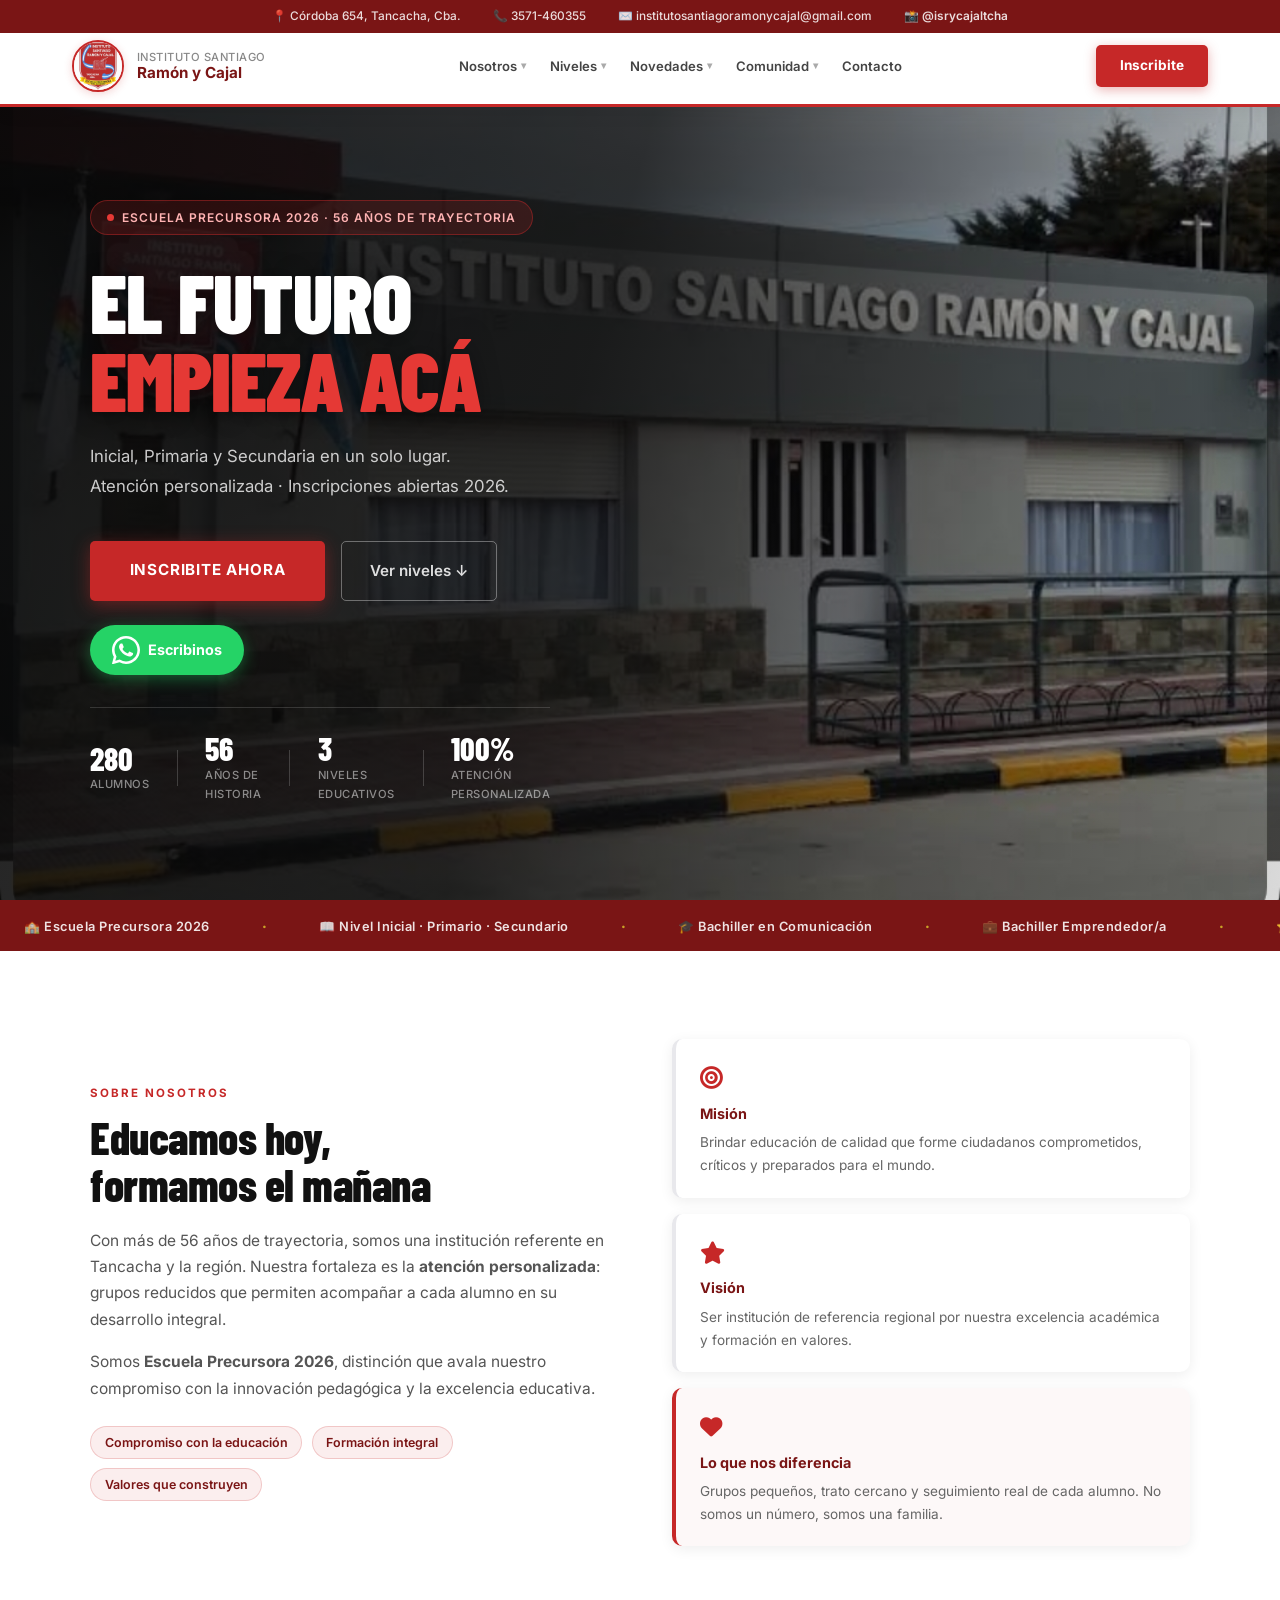
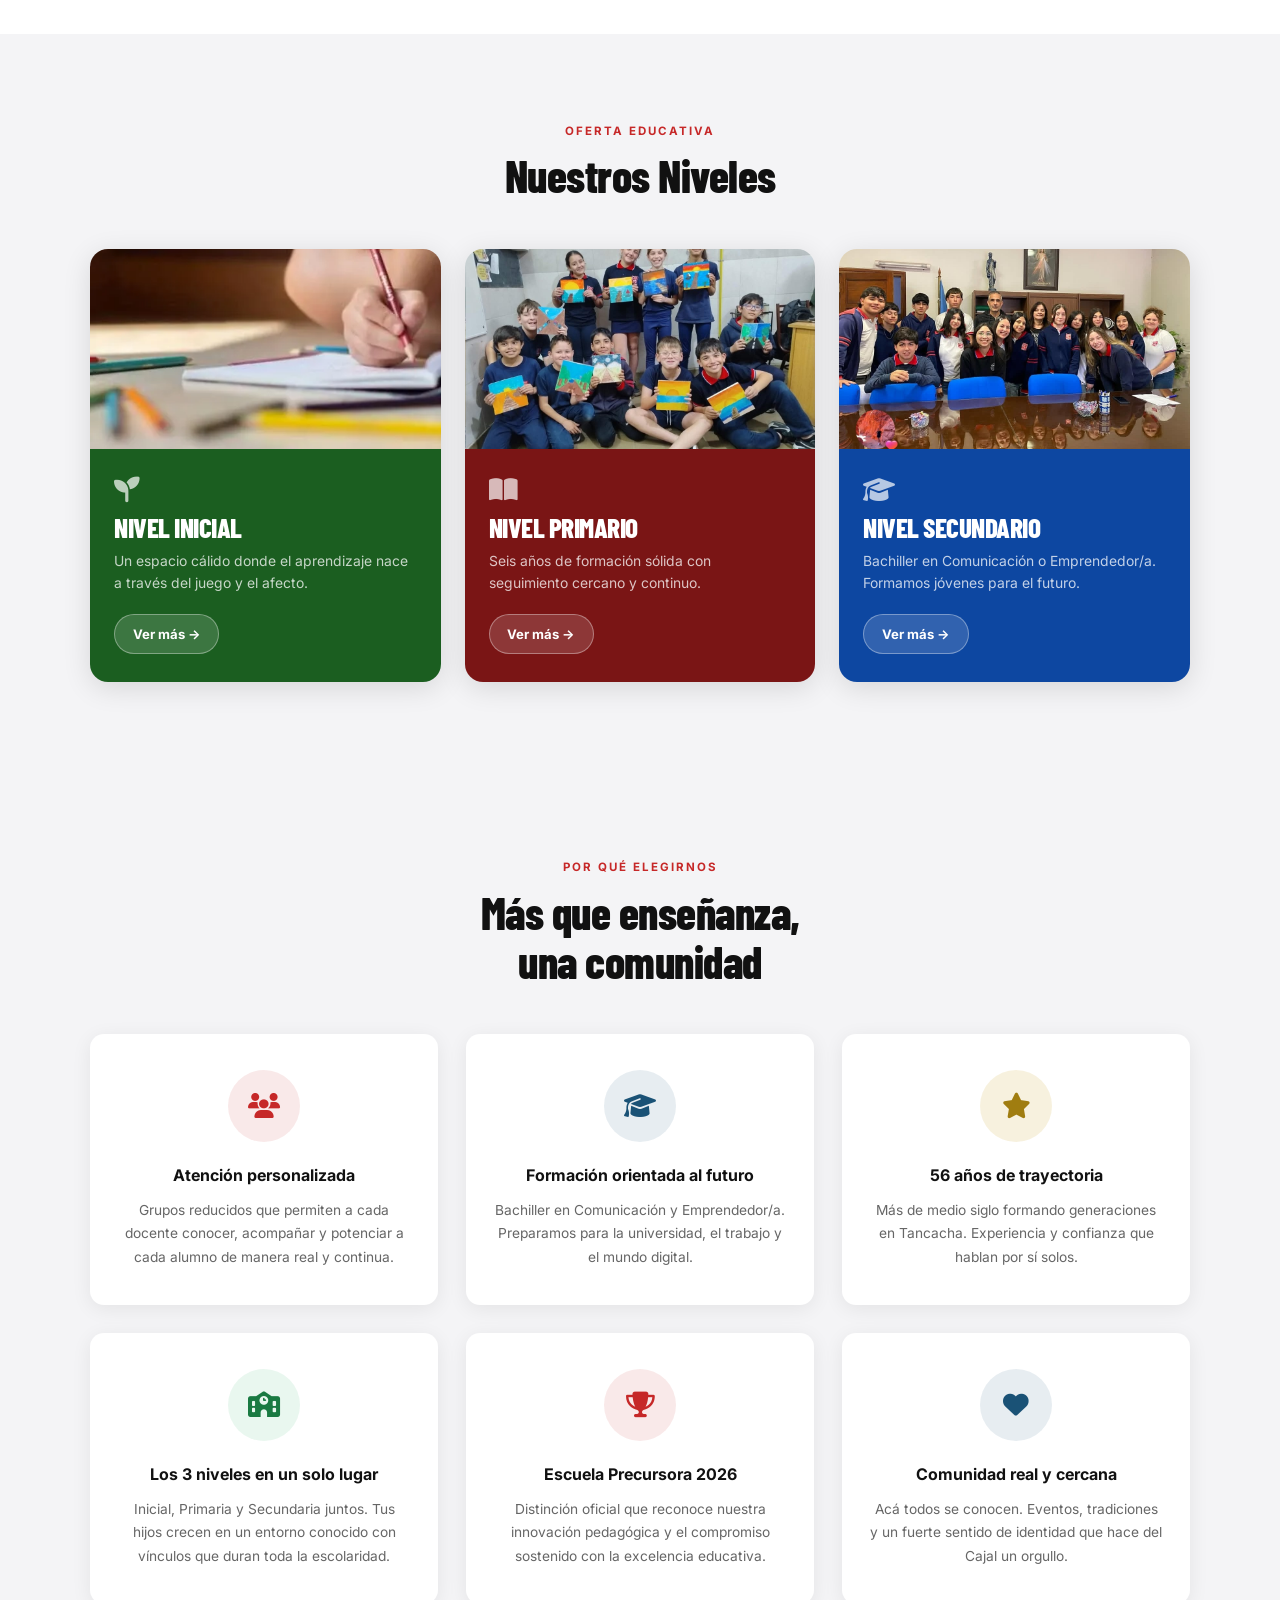
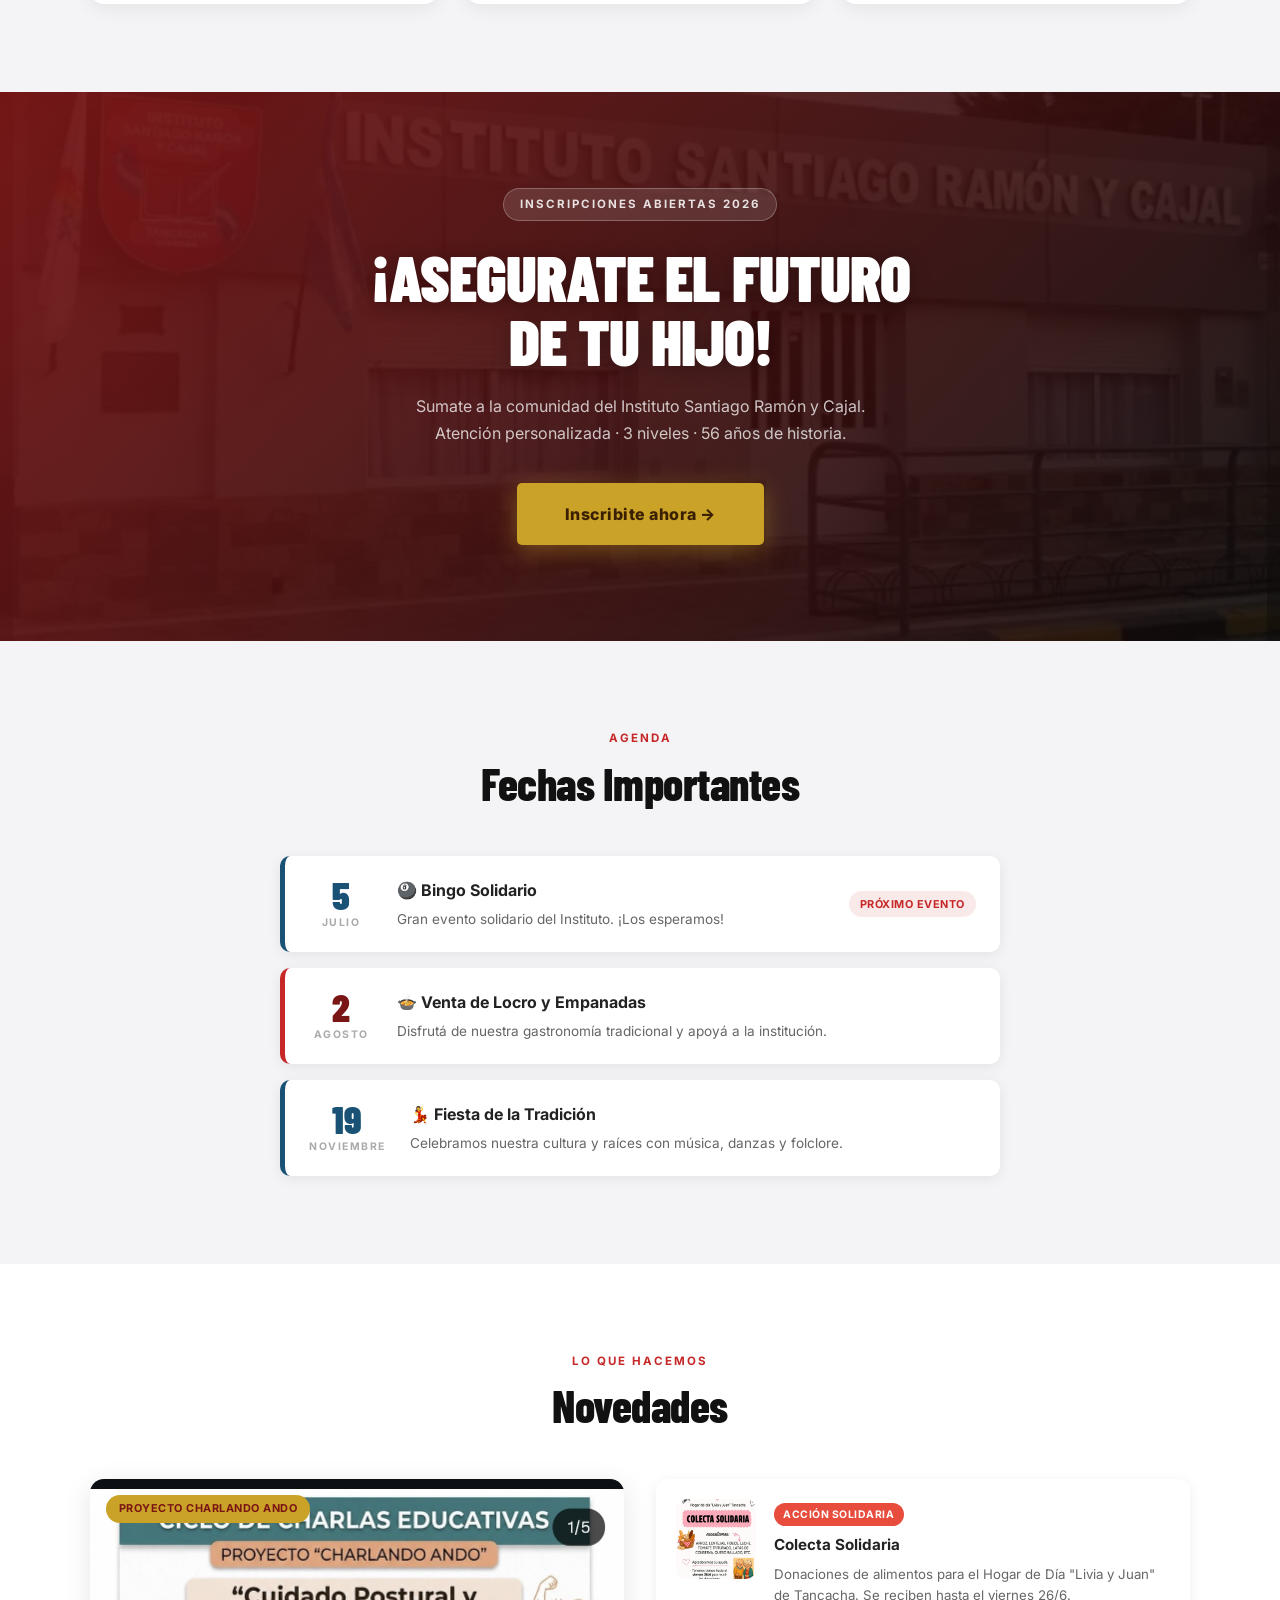
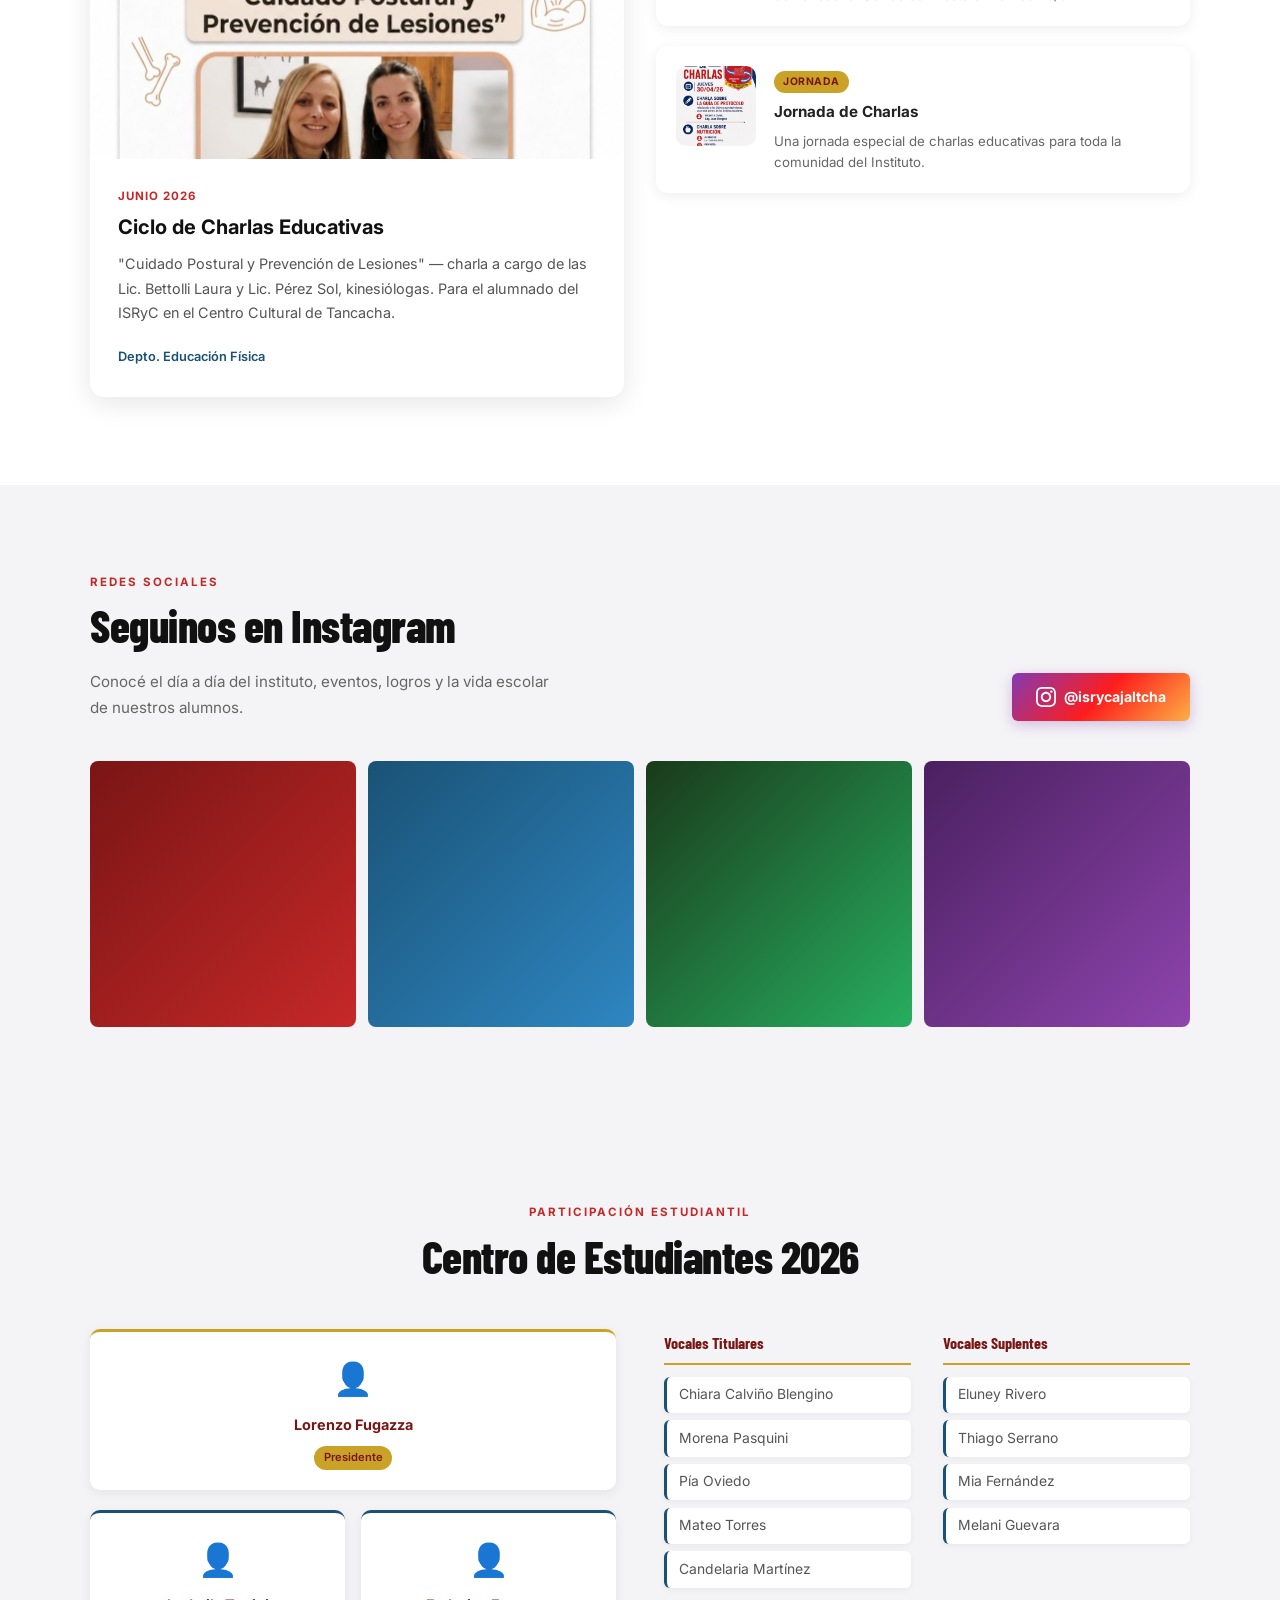
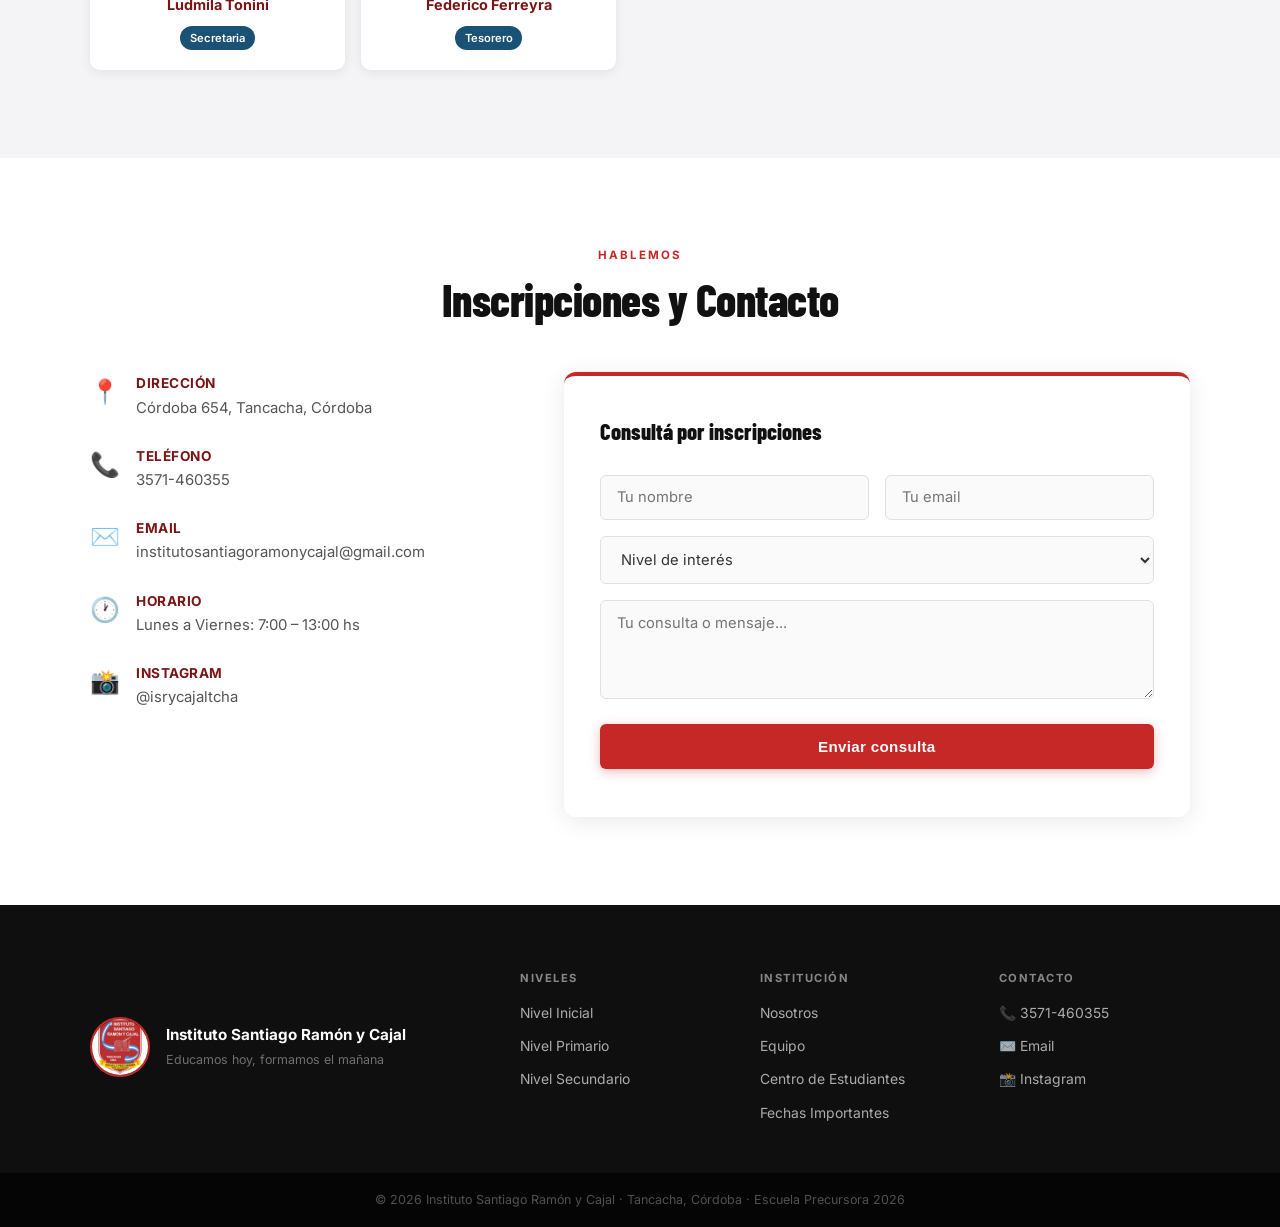
==== commit 68656675: "Niveles: tarjetas CTA con foto + color, reemplaza cards antiguas" ====
--- a/index.html
+++ b/index.html
@@ -180,75 +180,43 @@
     </div>
   </section>
 
-  <!-- NIVELES -->
+  <!-- NIVELES CTA -->
   <section class="section section-alt" id="niveles">
     <div class="container">
       <span class="section-label center">Oferta educativa</span>
       <h2 class="section-title">Nuestros Niveles</h2>
-      <div class="niveles-grid">
-        <div class="nivel-card">
-          <div class="nivel-header nivel-inicial">
-            <span class="nivel-emoji"><i class="fa-solid fa-seedling"></i></span>
+      <div class="niveles-cta-grid">
+
+        <a href="nivel-inicial.html" class="nivel-cta-card nivel-cta-verde">
+          <div class="nivel-cta-foto" style="background-image:url('inicial.jpg')"></div>
+          <div class="nivel-cta-body">
+            <i class="fa-solid fa-seedling nivel-cta-ico"></i>
             <h3>Nivel Inicial</h3>
-          </div>
-          <div class="nivel-body">
-            <div class="nivel-stat">
-              <strong>50</strong>
-              <span>alumnos</span>
-            </div>
-            <p>Un espacio cálido y estimulante para los primeros pasos de tus hijos. Aprendizaje a través del juego, la exploración y el afecto.</p>
-            <ul class="nivel-features">
-              <li>✓ Grupos reducidos</li>
-              <li>✓ Atención personalizada</li>
-              <li>✓ Estimulación temprana</li>
-              <li>✓ Formación en valores</li>
-            </ul>
-            <a href="#contacto" class="btn-nivel">Más información</a>
-          </div>
-        </div>
-
-        <div class="nivel-card nivel-card-featured">
-          <div class="nivel-featured-badge">Más elegido</div>
-          <div class="nivel-header nivel-primaria">
-            <span class="nivel-emoji"><i class="fa-solid fa-book-open"></i></span>
+            <p>Un espacio cálido donde el aprendizaje nace a través del juego y el afecto.</p>
+            <span class="nivel-cta-btn">Ver más →</span>
+          </div>
+        </a>
+
+        <a href="nivel-primario.html" class="nivel-cta-card nivel-cta-rojo">
+          <div class="nivel-cta-foto" style="background-image:url('primario.jpg')"></div>
+          <div class="nivel-cta-body">
+            <i class="fa-solid fa-book-open nivel-cta-ico"></i>
             <h3>Nivel Primario</h3>
-          </div>
-          <div class="nivel-body">
-            <div class="nivel-stat">
-              <strong>110</strong>
-              <span>alumnos</span>
-            </div>
-            <p>Seis años de formación sólida que construyen las bases del conocimiento con acompañamiento cercano y continuo.</p>
-            <ul class="nivel-features">
-              <li>✓ Seguimiento individual</li>
-              <li>✓ Tecnología en el aula</li>
-              <li>✓ Actividades culturales</li>
-              <li>✓ Deporte y recreación</li>
-            </ul>
-            <a href="#contacto" class="btn-nivel btn-nivel-featured">Más información</a>
-          </div>
-        </div>
-
-        <div class="nivel-card">
-          <div class="nivel-header nivel-secundario">
-            <span class="nivel-emoji"><i class="fa-solid fa-graduation-cap"></i></span>
+            <p>Seis años de formación sólida con seguimiento cercano y continuo.</p>
+            <span class="nivel-cta-btn">Ver más →</span>
+          </div>
+        </a>
+
+        <a href="nivel-secundario.html" class="nivel-cta-card nivel-cta-azul">
+          <div class="nivel-cta-foto" style="background-image:url('secundario.jpg')"></div>
+          <div class="nivel-cta-body">
+            <i class="fa-solid fa-graduation-cap nivel-cta-ico"></i>
             <h3>Nivel Secundario</h3>
-          </div>
-          <div class="nivel-body">
-            <div class="nivel-stat">
-              <strong>120</strong>
-              <span>alumnos</span>
-            </div>
-            <p>Bachiller orientado en Comunicación o Emprendedor/a. Formamos jóvenes listos para la universidad y el mundo laboral.</p>
-            <ul class="nivel-features">
-              <li>✓ Bachiller en Comunicación</li>
-              <li>✓ Bachiller Emprendedor/a</li>
-              <li>✓ Centro de Estudiantes</li>
-              <li>✓ Viajes educativos</li>
-            </ul>
-            <a href="#contacto" class="btn-nivel">Más información</a>
-          </div>
-        </div>
+            <p>Bachiller en Comunicación o Emprendedor/a. Formamos jóvenes para el futuro.</p>
+            <span class="nivel-cta-btn">Ver más →</span>
+          </div>
+        </a>
+
       </div>
     </div>
   </section>
--- a/styles.css
+++ b/styles.css
@@ -525,6 +525,85 @@
 @keyframes marquee-scroll {
   0%   { transform: translateX(0); }
   100% { transform: translateX(-50%); }
+}
+
+/* ─── NIVELES CTA CARDS ─── */
+.niveles-cta-grid {
+  display: grid;
+  grid-template-columns: repeat(3, 1fr);
+  gap: 1.5rem;
+}
+
+.nivel-cta-card {
+  border-radius: 18px;
+  overflow: hidden;
+  display: flex;
+  flex-direction: column;
+  text-decoration: none;
+  box-shadow: 0 6px 28px rgba(0,0,0,0.12);
+  transition: transform 0.25s, box-shadow 0.25s;
+}
+.nivel-cta-card:hover { transform: translateY(-6px); box-shadow: 0 14px 36px rgba(0,0,0,0.18); }
+
+.nivel-cta-foto {
+  height: 200px;
+  background-size: cover;
+  background-position: center;
+  flex-shrink: 0;
+}
+
+.nivel-cta-body {
+  padding: 1.75rem 1.5rem;
+  display: flex;
+  flex-direction: column;
+  gap: 0.5rem;
+  flex: 1;
+}
+
+.nivel-cta-verde .nivel-cta-body { background: #1b5e20; }
+.nivel-cta-rojo  .nivel-cta-body { background: var(--rojo-dark); }
+.nivel-cta-azul  .nivel-cta-body { background: #0d47a1; }
+
+.nivel-cta-ico {
+  font-size: 1.6rem;
+  color: rgba(255,255,255,0.7);
+  margin-bottom: 0.25rem;
+}
+
+.nivel-cta-body h3 {
+  font-family: 'Barlow Condensed', sans-serif;
+  font-size: 1.7rem;
+  font-weight: 800;
+  color: #fff;
+  text-transform: uppercase;
+  letter-spacing: -0.5px;
+  line-height: 1;
+}
+
+.nivel-cta-body p {
+  font-size: 0.87rem;
+  color: rgba(255,255,255,0.75);
+  line-height: 1.6;
+  flex: 1;
+}
+
+.nivel-cta-btn {
+  display: inline-block;
+  margin-top: 0.75rem;
+  background: rgba(255,255,255,0.15);
+  border: 1.5px solid rgba(255,255,255,0.35);
+  color: #fff;
+  font-size: 0.82rem;
+  font-weight: 700;
+  padding: 0.5rem 1.1rem;
+  border-radius: 30px;
+  transition: background 0.2s;
+  width: fit-content;
+}
+.nivel-cta-card:hover .nivel-cta-btn { background: rgba(255,255,255,0.28); }
+
+@media (max-width: 860px) {
+  .niveles-cta-grid { grid-template-columns: 1fr; max-width: 420px; margin: 0 auto; }
 }
 
 /* ─── VALORES CARDS ─── */
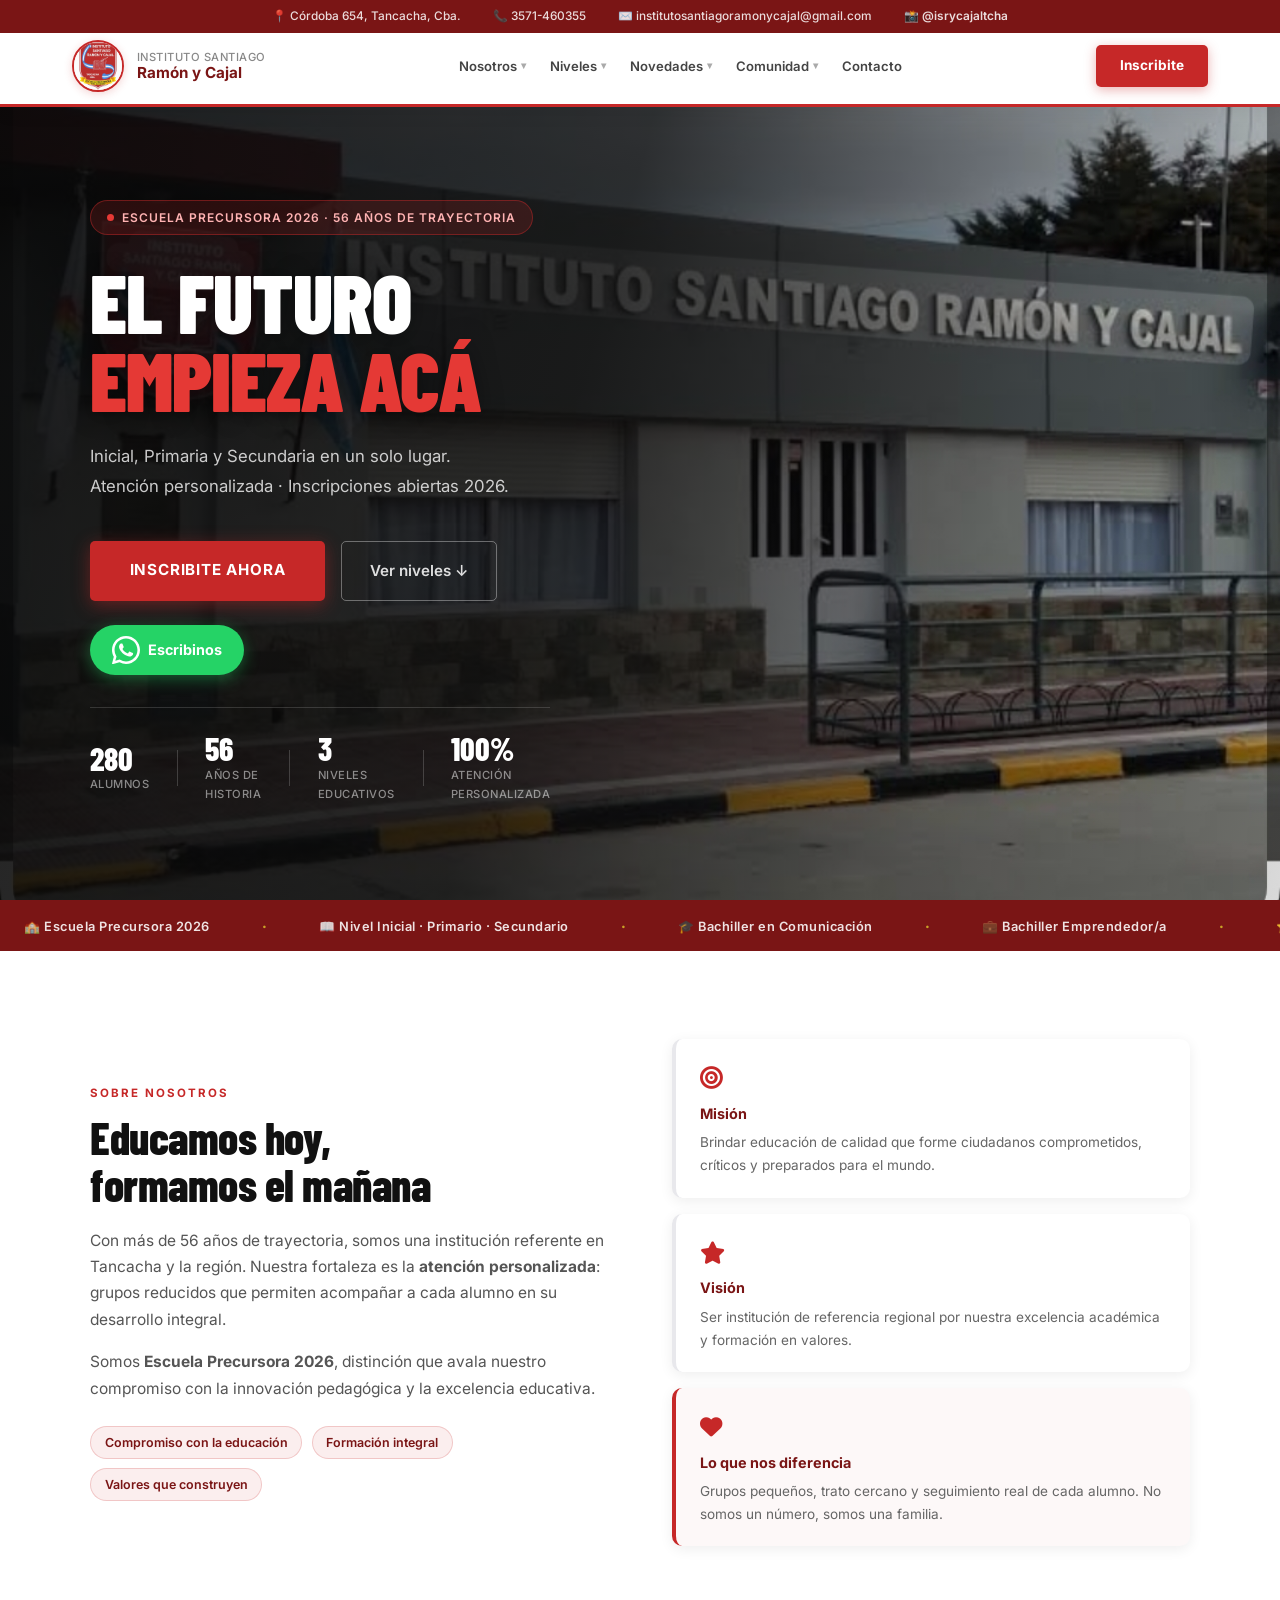
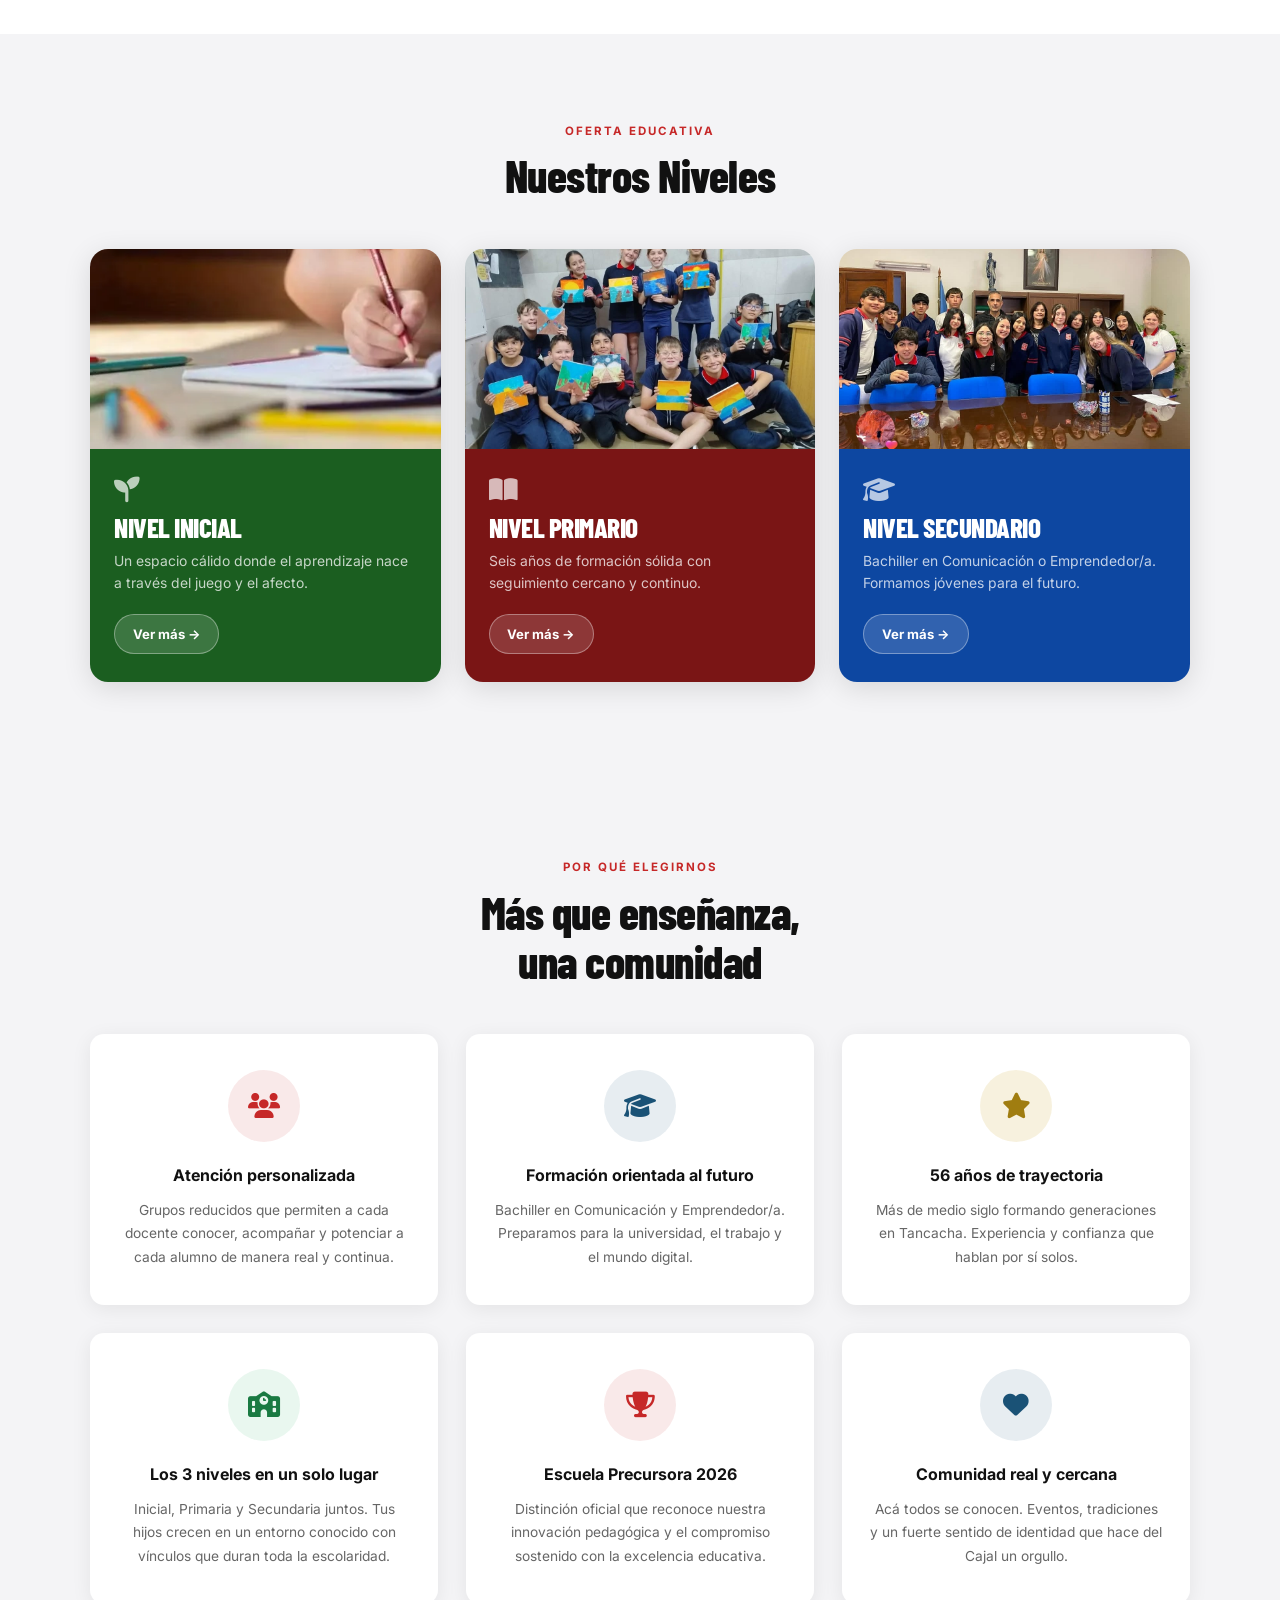
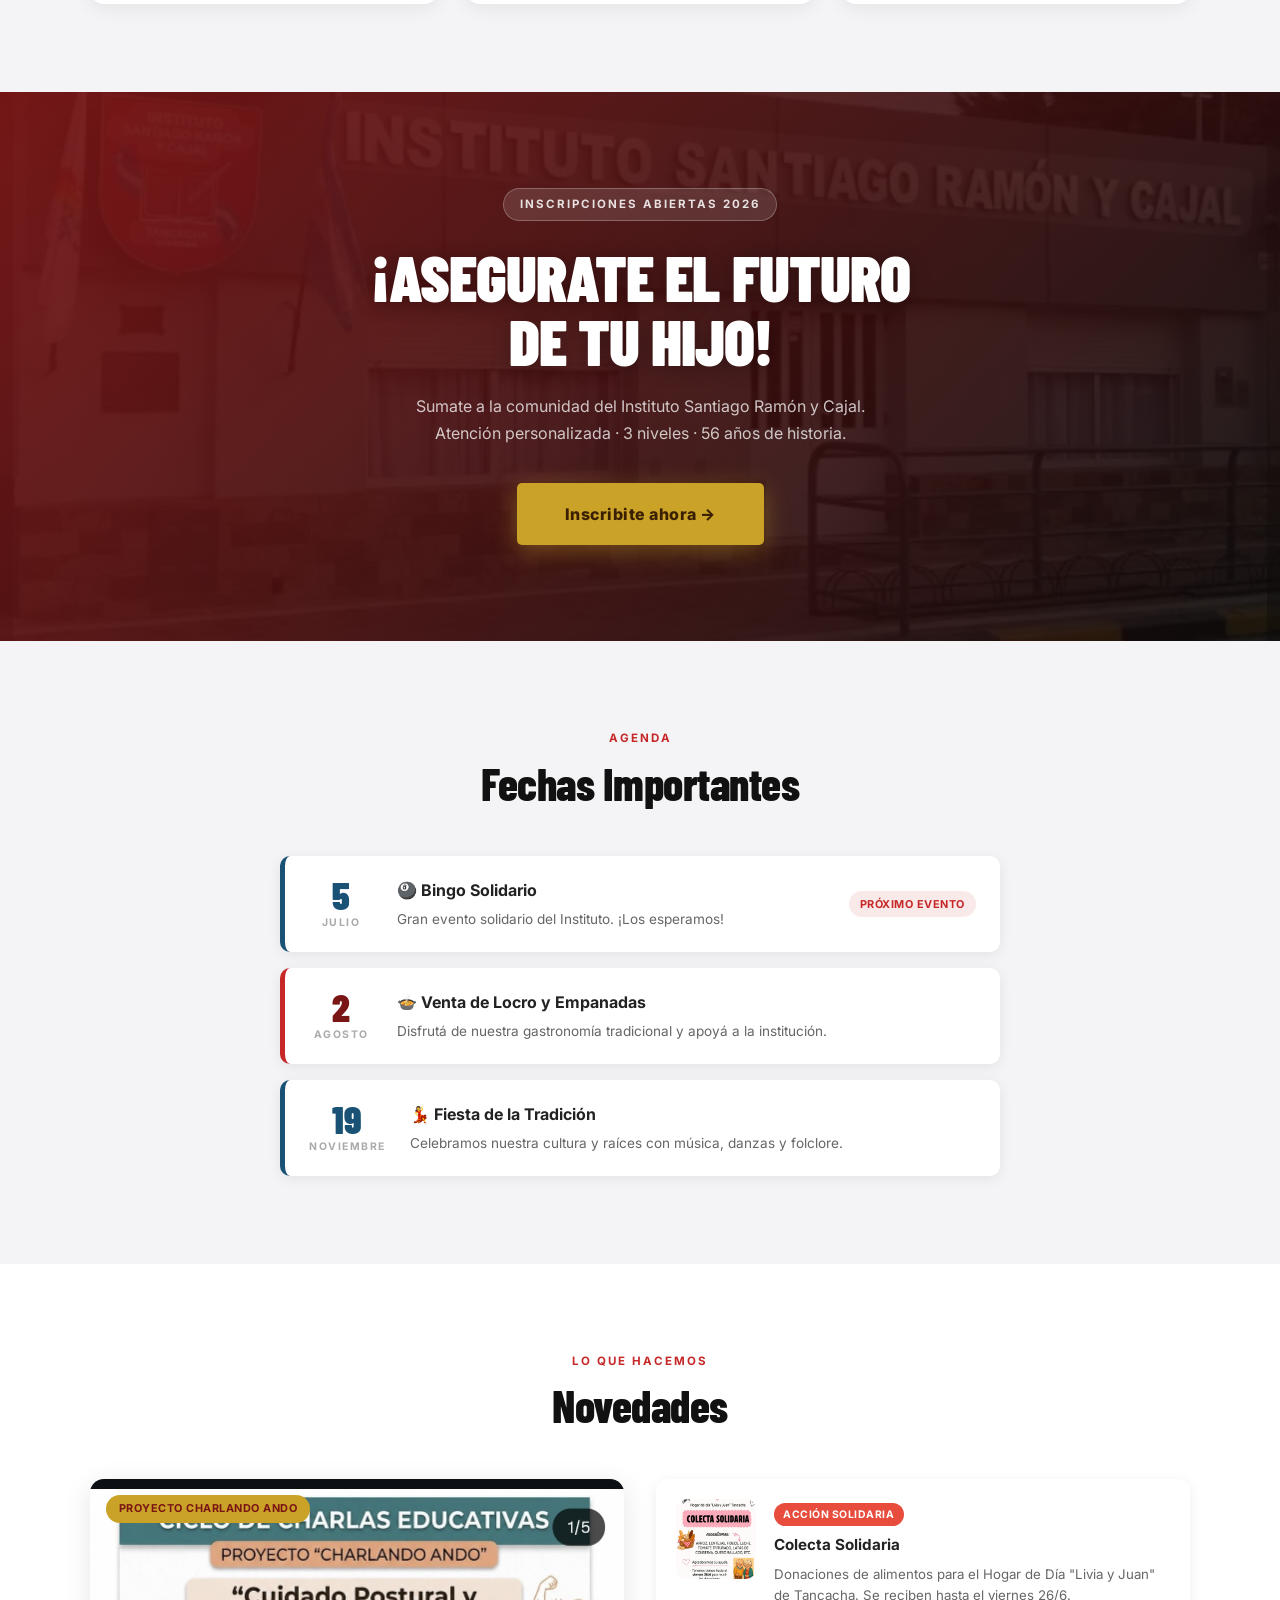
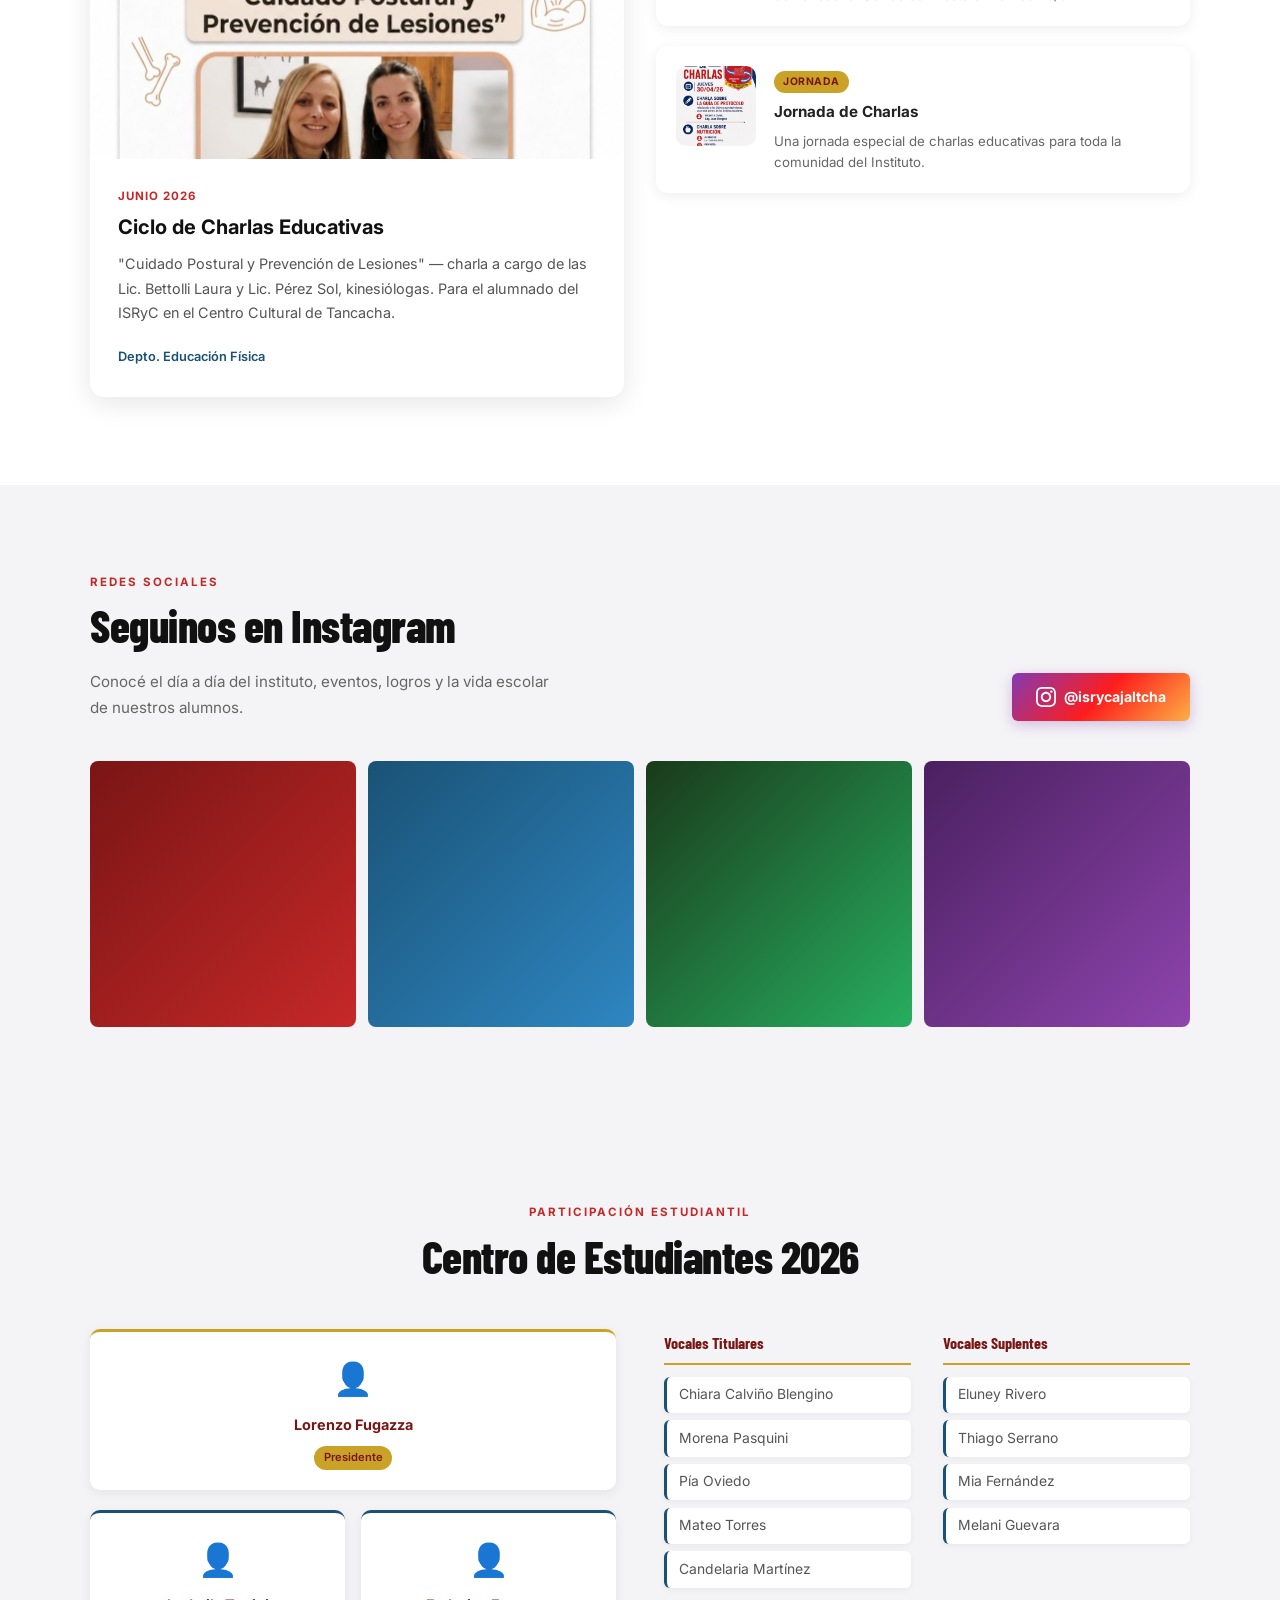
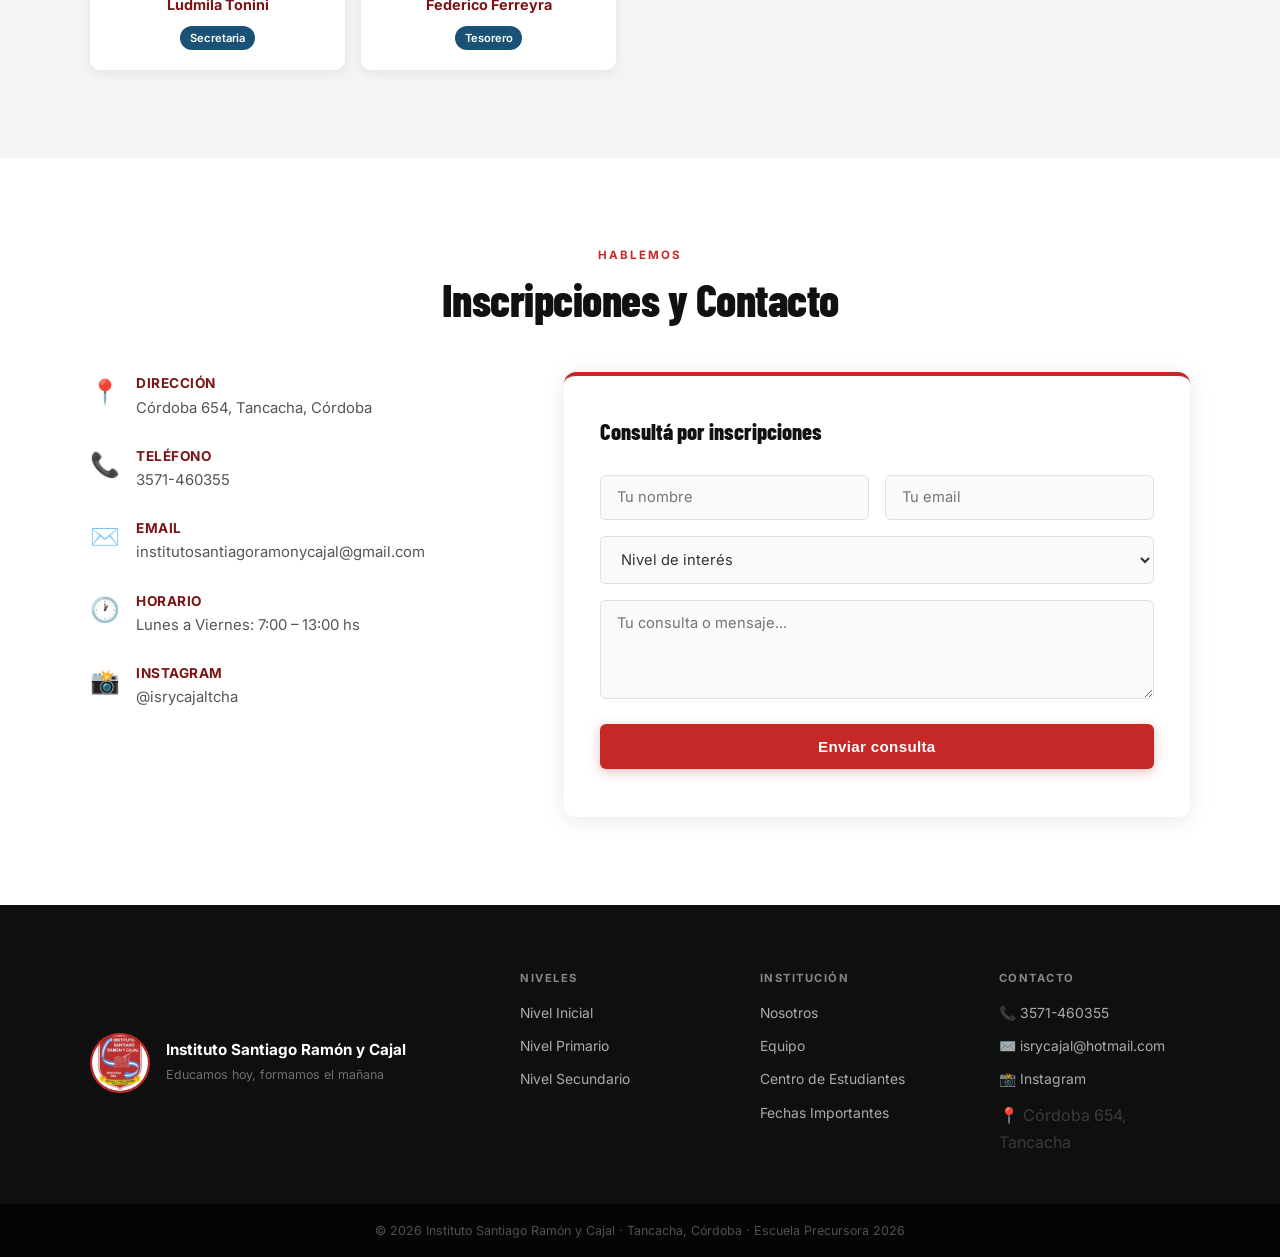
==== commit eee40b30: "Actualiza footer: mail isrycajal@hotmail.com y direccion Cordoba 654" ====
--- a/index.html
+++ b/index.html
@@ -636,8 +636,9 @@
         <div class="footer-links-col">
           <strong>Contacto</strong>
           <a href="tel:3571460355">📞 3571-460355</a>
-          <a href="mailto:institutosantiagoramonycajal@gmail.com">✉️ Email</a>
+          <a href="mailto:isrycajal@hotmail.com">✉️ isrycajal@hotmail.com</a>
           <a href="https://instagram.com/isrycajaltcha" target="_blank">📸 Instagram</a>
+          <span>📍 Córdoba 654, Tancacha</span>
         </div>
       </div>
     </div>
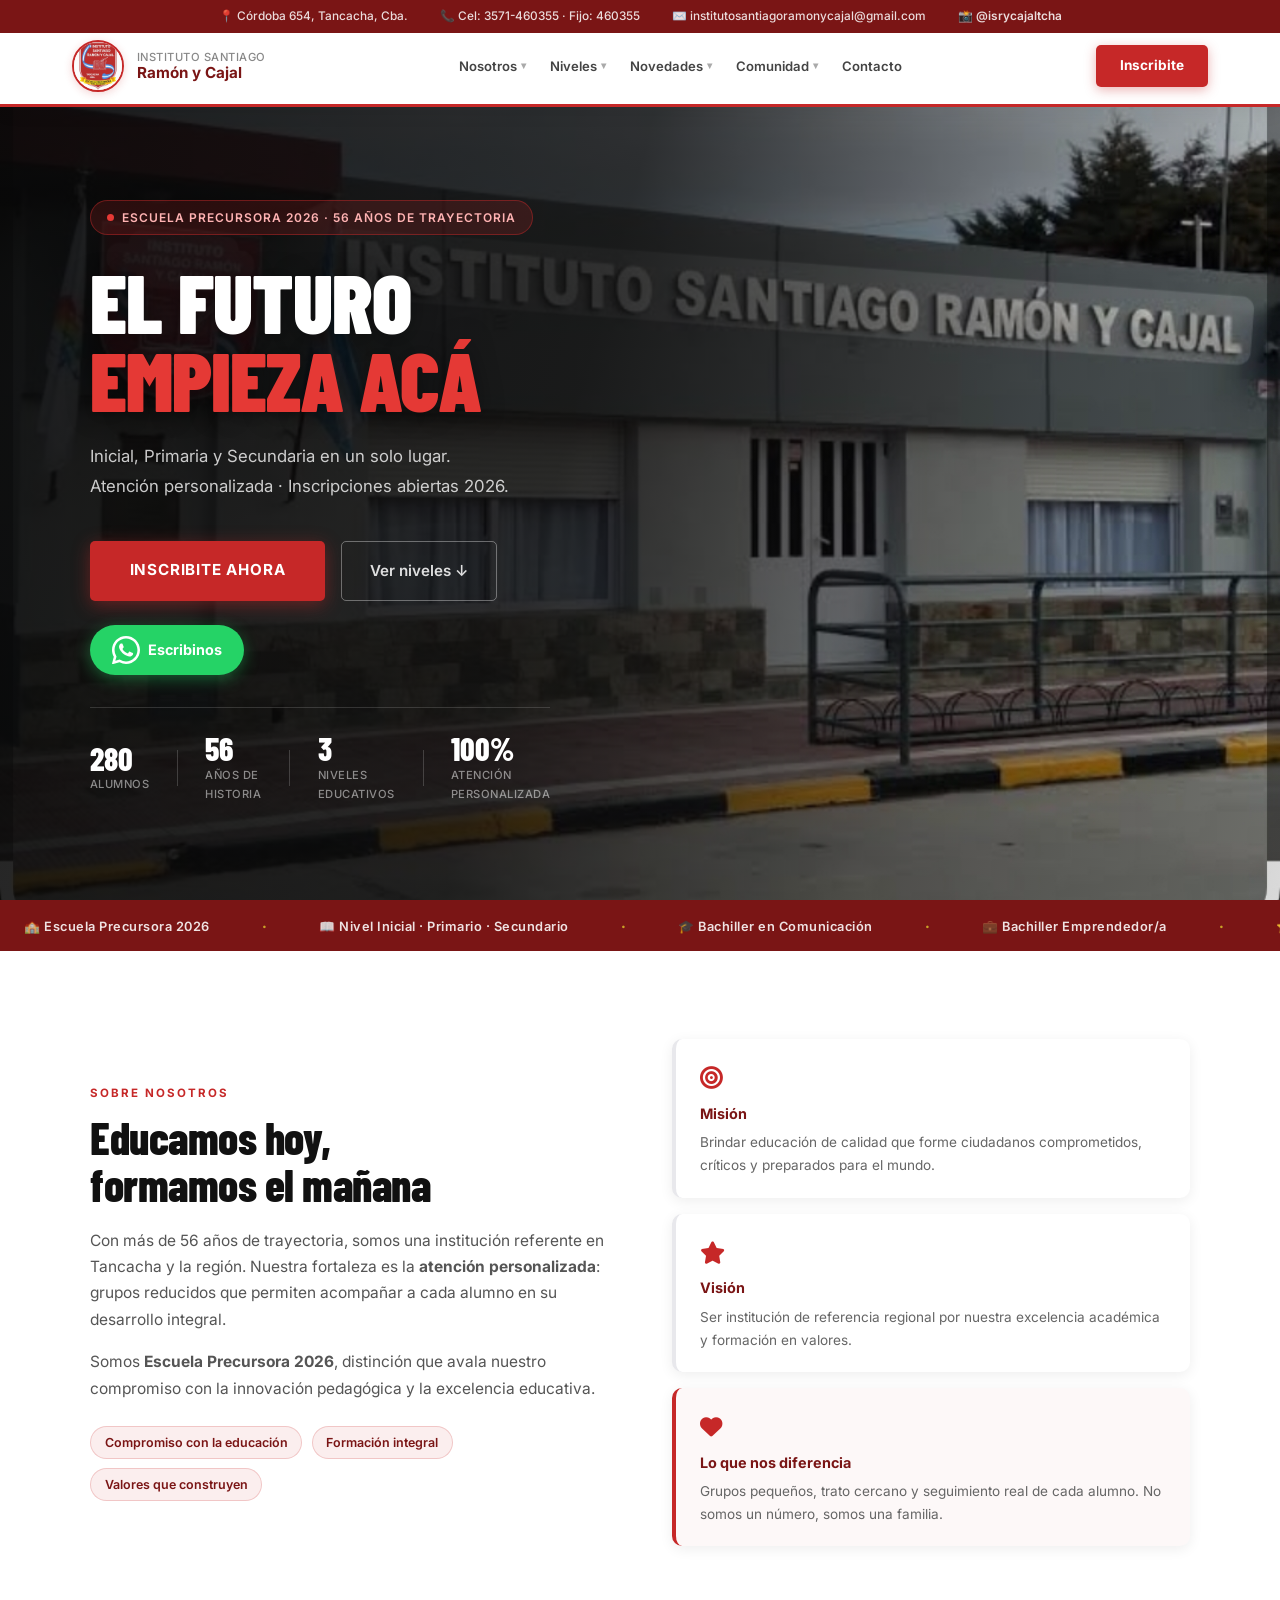
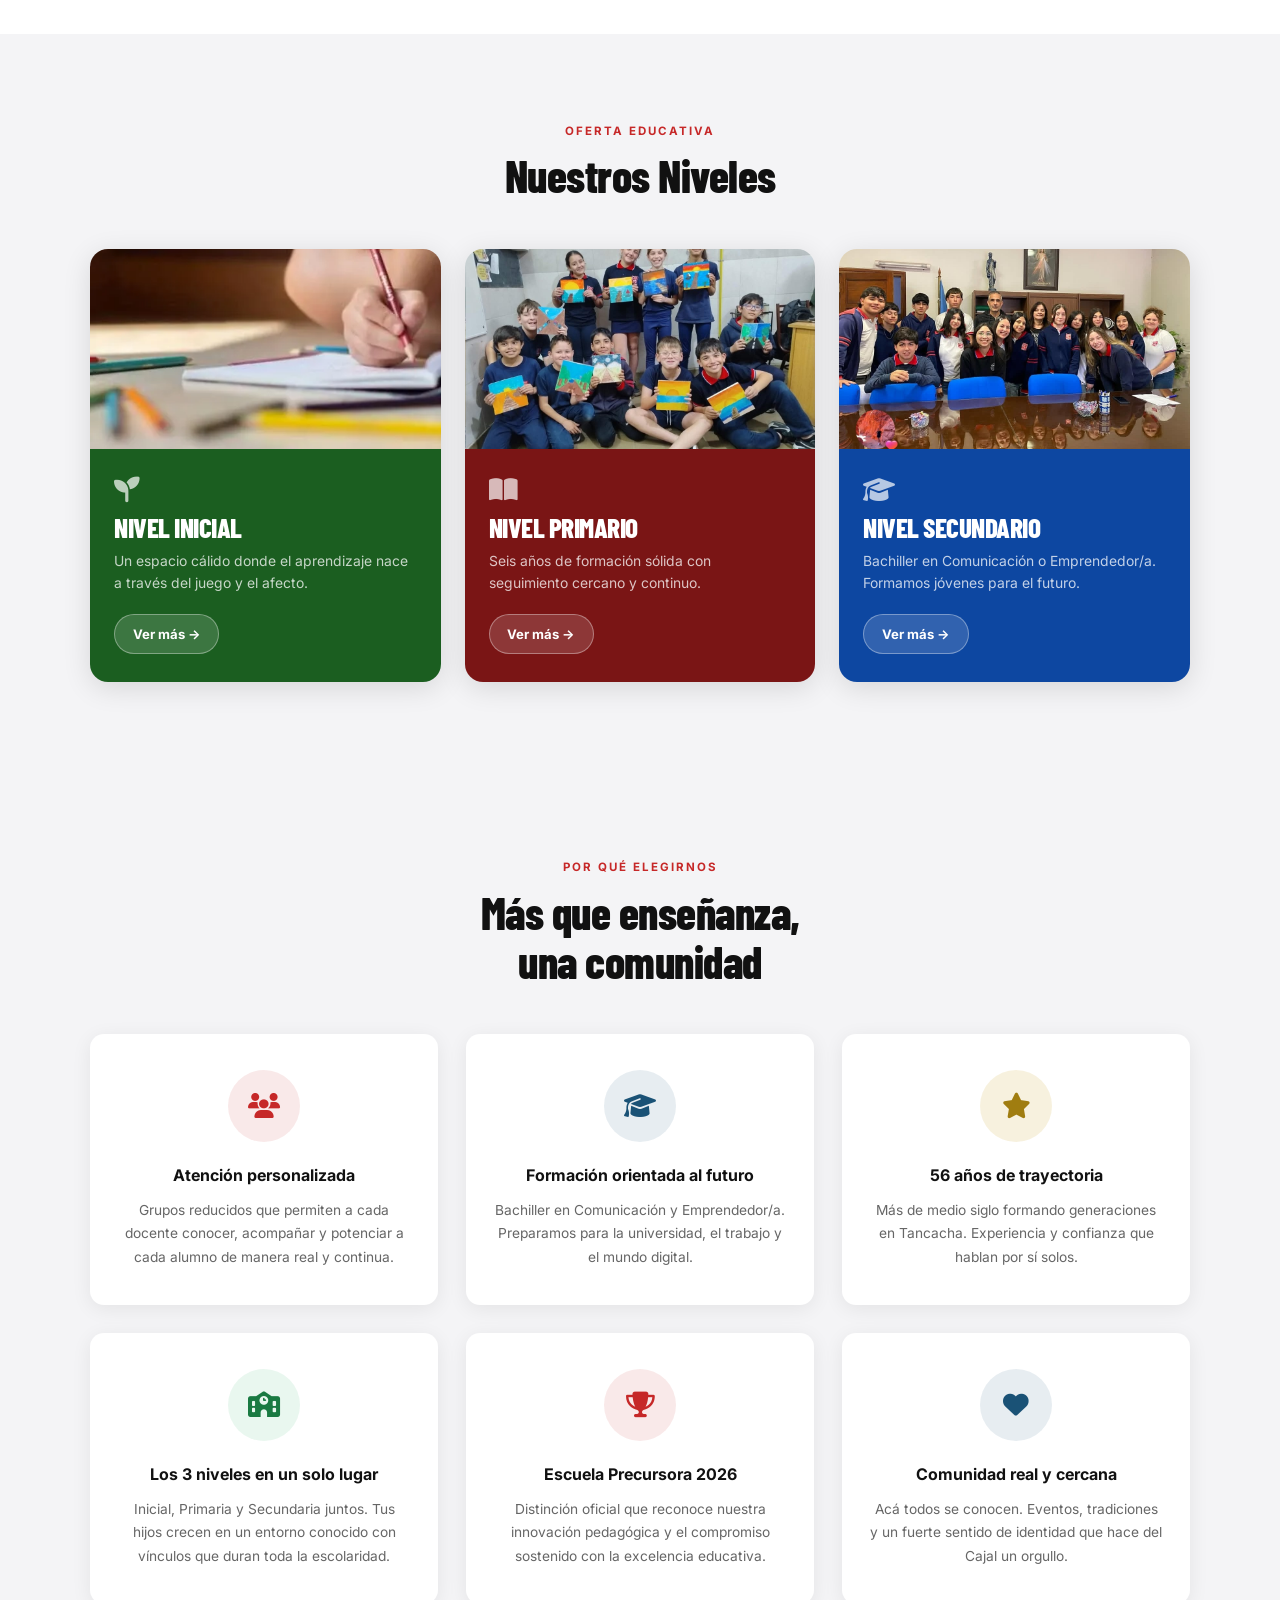
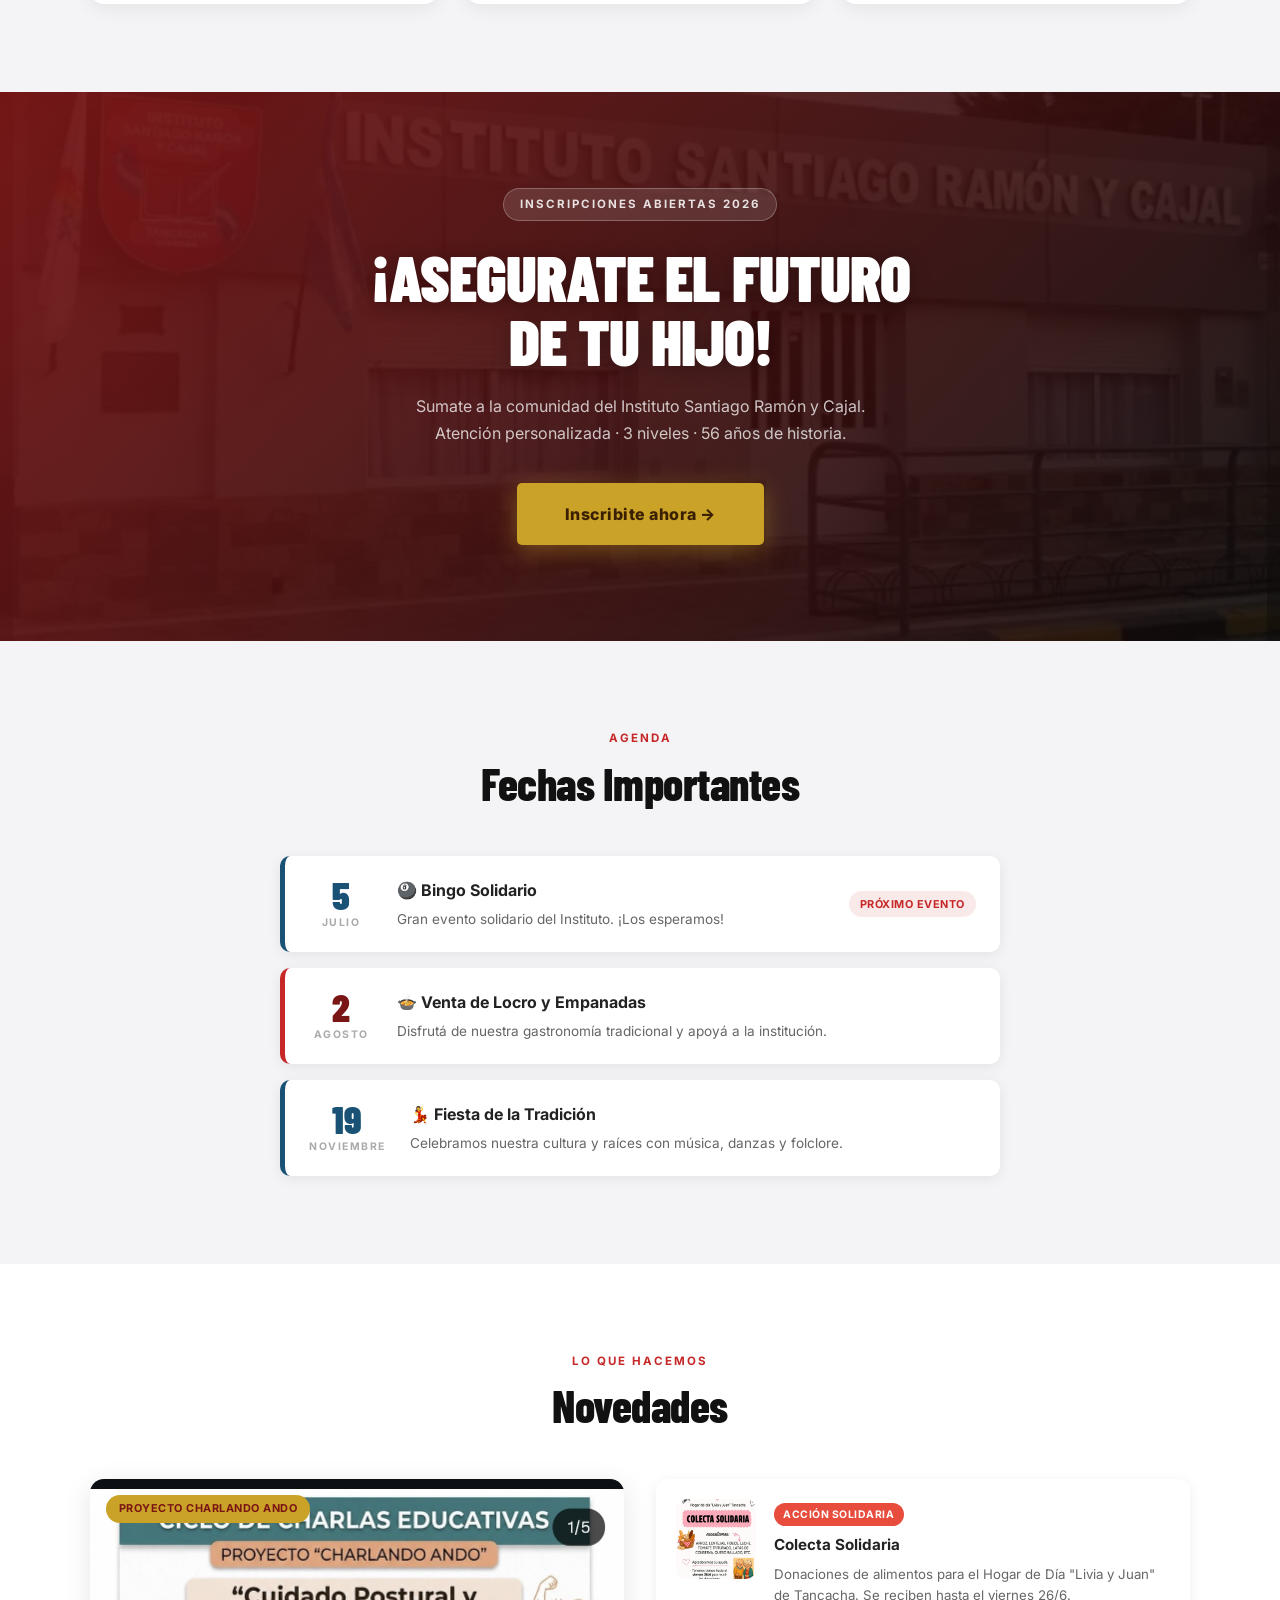
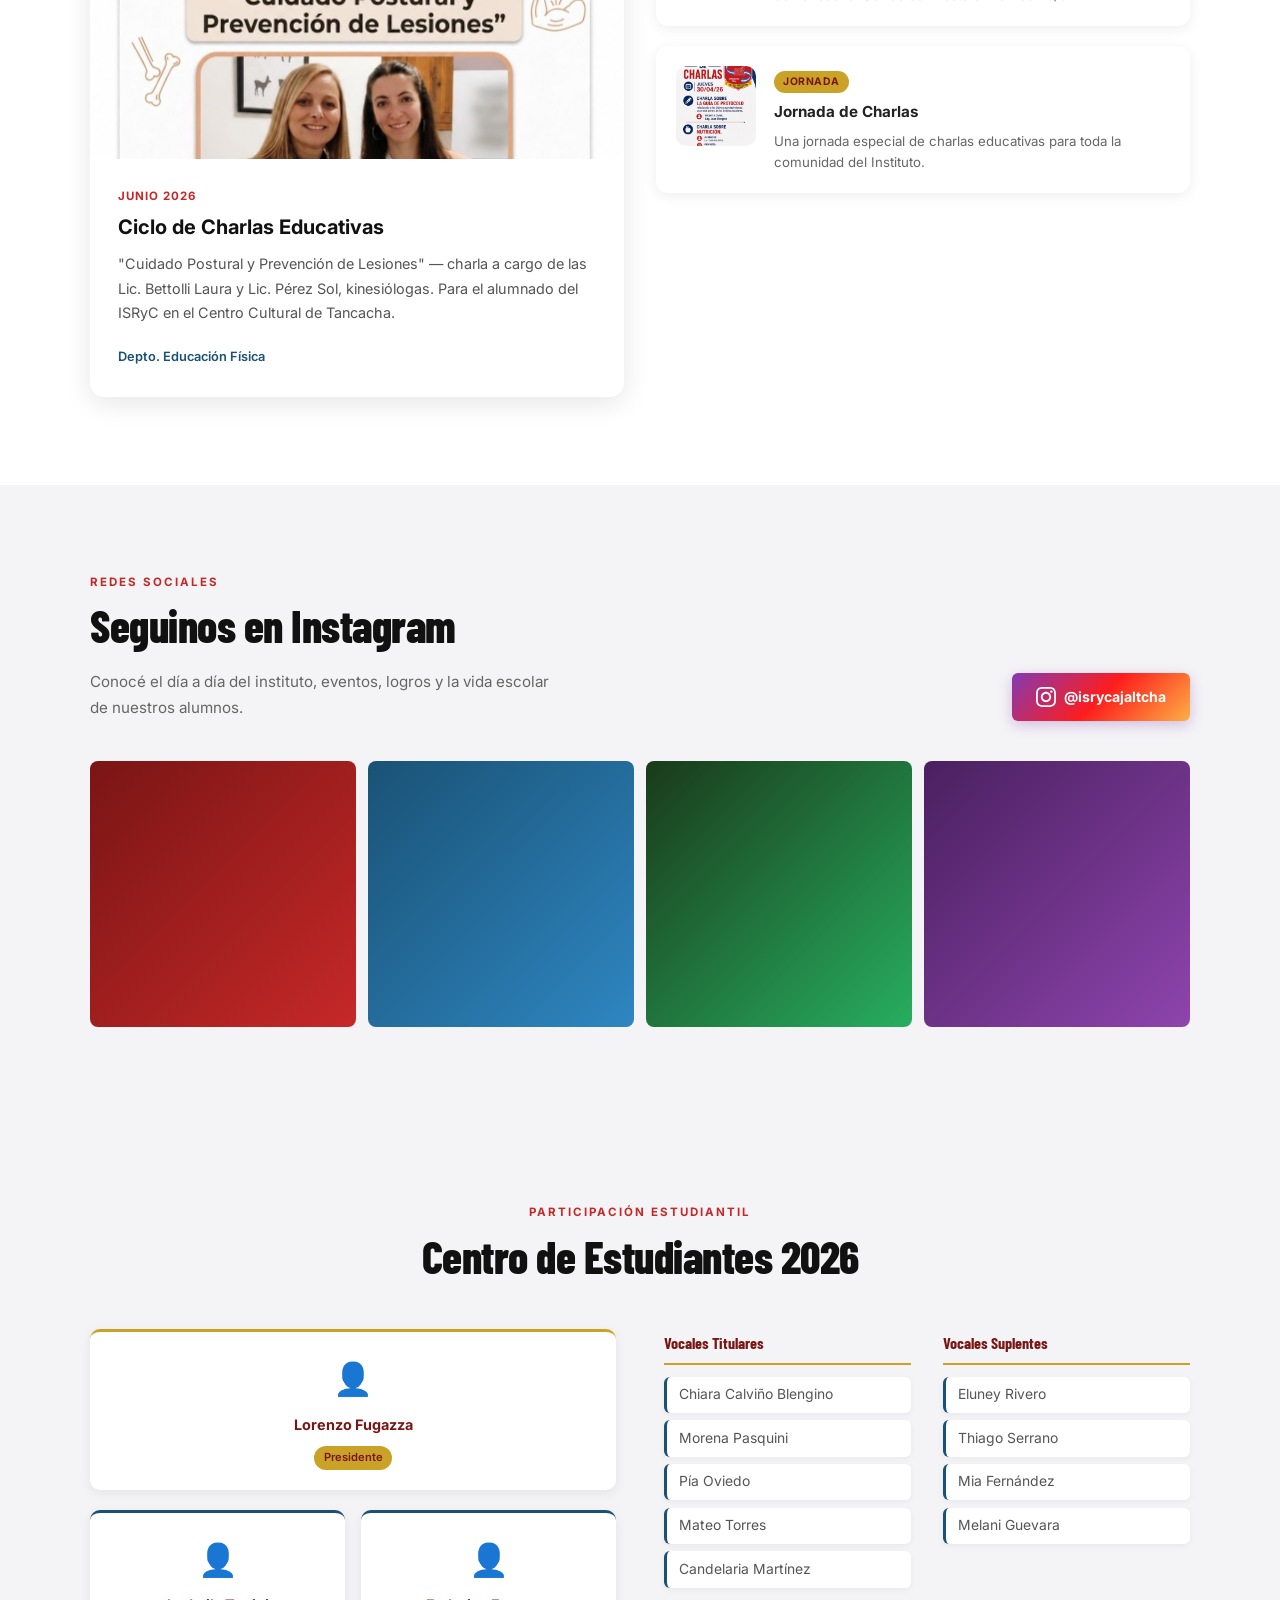
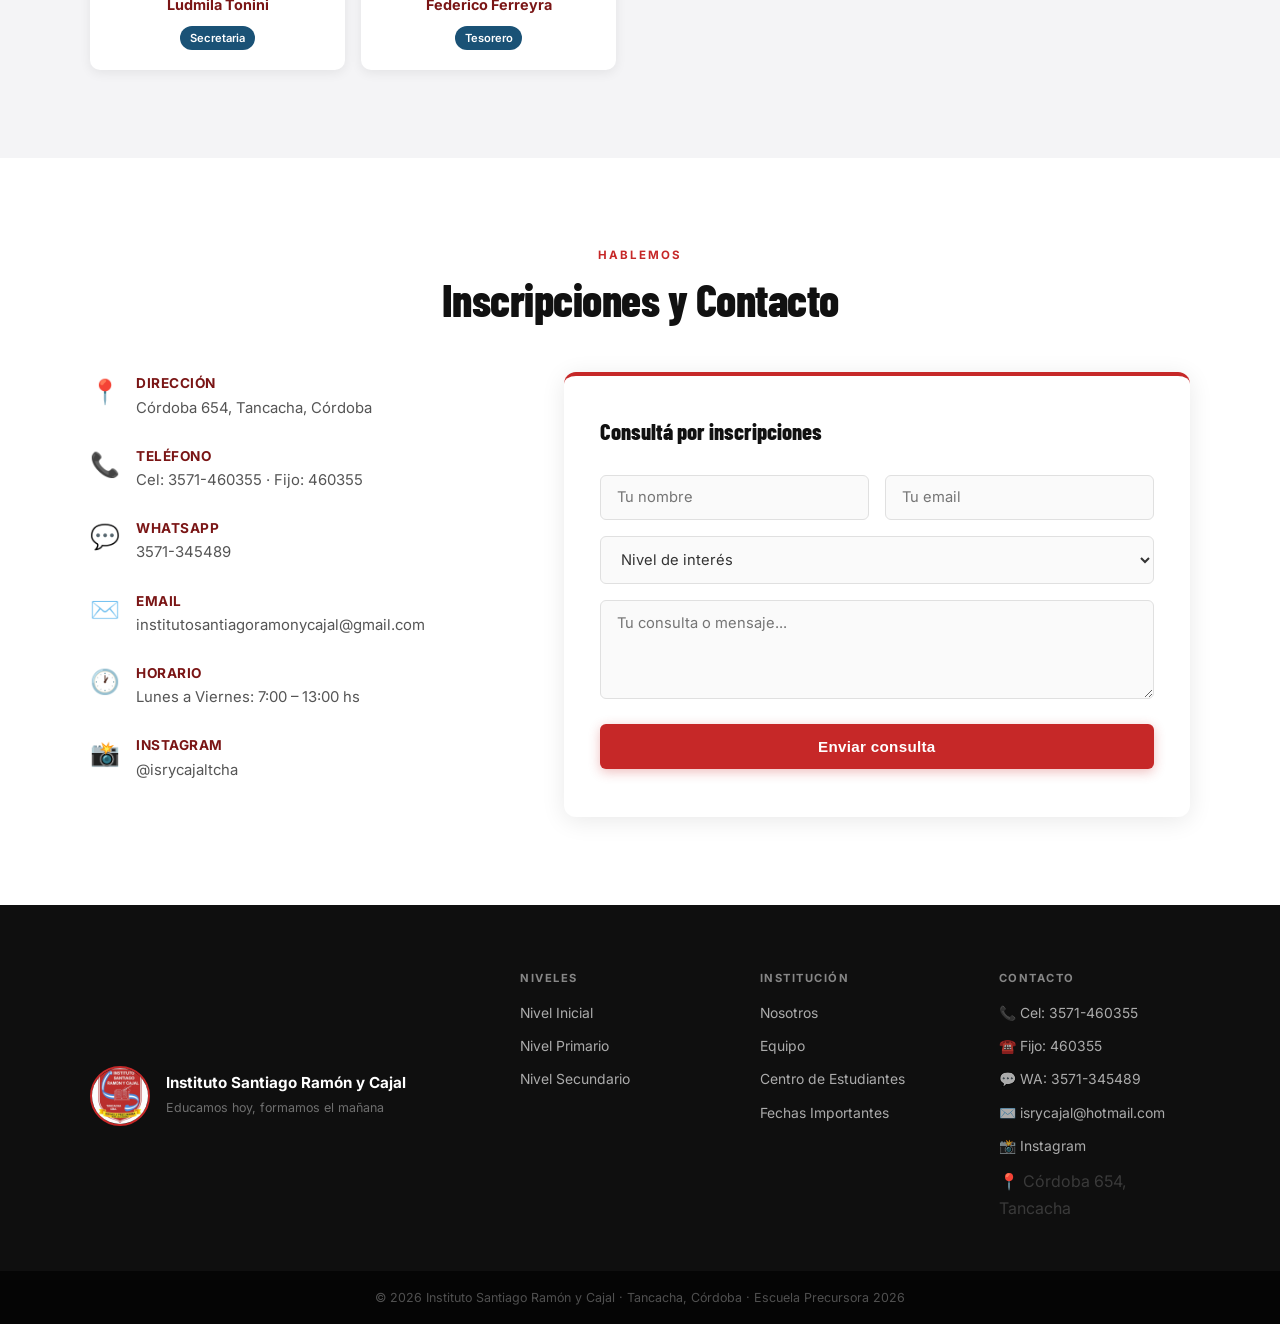
==== commit 3a0d00de: "Agrega telefono fijo 460355 y WhatsApp 3571-345489 en todas las paginas" ====
--- a/index.html
+++ b/index.html
@@ -14,7 +14,7 @@
   <div class="topbar">
     <div class="topbar-inner">
       <span>📍 Córdoba 654, Tancacha, Cba.</span>
-      <span>📞 3571-460355</span>
+      <span>📞 Cel: 3571-460355 · Fijo: 460355</span>
       <span>✉️ institutosantiagoramonycajal@gmail.com</span>
       <a href="https://instagram.com/isrycajaltcha" target="_blank" class="topbar-ig">📸 @isrycajaltcha</a>
     </div>
@@ -89,7 +89,7 @@
         <a href="#contacto" class="btn-hero-cta">INSCRIBITE AHORA</a>
         <a href="#niveles" class="btn-hero-ghost">Ver niveles ↓</a>
       </div>
-      <a href="https://wa.me/543571460355" target="_blank" class="hero-whatsapp" title="Escribinos por WhatsApp">
+      <a href="https://wa.me/543571345489" target="_blank" class="hero-whatsapp" title="Escribinos por WhatsApp">
         <svg viewBox="0 0 24 24" fill="currentColor" width="28" height="28"><path d="M17.472 14.382c-.297-.149-1.758-.867-2.03-.967-.273-.099-.471-.148-.67.15-.197.297-.767.966-.94 1.164-.173.199-.347.223-.644.075-.297-.15-1.255-.463-2.39-1.475-.883-.788-1.48-1.761-1.653-2.059-.173-.297-.018-.458.13-.606.134-.133.298-.347.446-.52.149-.174.198-.298.298-.497.099-.198.05-.371-.025-.52-.075-.149-.669-1.612-.916-2.207-.242-.579-.487-.5-.669-.51-.173-.008-.371-.01-.57-.01-.198 0-.52.074-.792.372-.272.297-1.04 1.016-1.04 2.479 0 1.462 1.065 2.875 1.213 3.074.149.198 2.096 3.2 5.077 4.487.709.306 1.262.489 1.694.625.712.227 1.36.195 1.871.118.571-.085 1.758-.719 2.006-1.413.248-.694.248-1.289.173-1.413-.074-.124-.272-.198-.57-.347z"/><path d="M12 0C5.373 0 0 5.373 0 12c0 2.136.564 4.14 1.542 5.877L.057 23.492a.5.5 0 0 0 .625.606l5.765-1.513A11.94 11.94 0 0 0 12 24c6.627 0 12-5.373 12-12S18.627 0 12 0zm0 21.818a9.797 9.797 0 0 1-5.031-1.388l-.36-.214-3.733.979.998-3.645-.235-.374A9.786 9.786 0 0 1 2.182 12C2.182 6.57 6.57 2.182 12 2.182S21.818 6.57 21.818 12 17.43 21.818 12 21.818z"/></svg>
         Escribinos
       </a>
@@ -564,7 +564,14 @@
             <span class="contacto-icon">📞</span>
             <div>
               <strong>Teléfono</strong>
-              <p>3571-460355</p>
+              <p>Cel: 3571-460355 · Fijo: 460355</p>
+            </div>
+          </div>
+          <div class="contacto-item">
+            <span class="contacto-icon">💬</span>
+            <div>
+              <strong>WhatsApp</strong>
+              <p><a href="https://wa.me/543571345489" target="_blank">3571-345489</a></p>
             </div>
           </div>
           <div class="contacto-item">
@@ -635,7 +642,9 @@
         </div>
         <div class="footer-links-col">
           <strong>Contacto</strong>
-          <a href="tel:3571460355">📞 3571-460355</a>
+          <a href="tel:3571460355">📞 Cel: 3571-460355</a>
+          <a href="tel:460355">☎️ Fijo: 460355</a>
+          <a href="https://wa.me/543571345489" target="_blank">💬 WA: 3571-345489</a>
           <a href="mailto:isrycajal@hotmail.com">✉️ isrycajal@hotmail.com</a>
           <a href="https://instagram.com/isrycajaltcha" target="_blank">📸 Instagram</a>
           <span>📍 Córdoba 654, Tancacha</span>
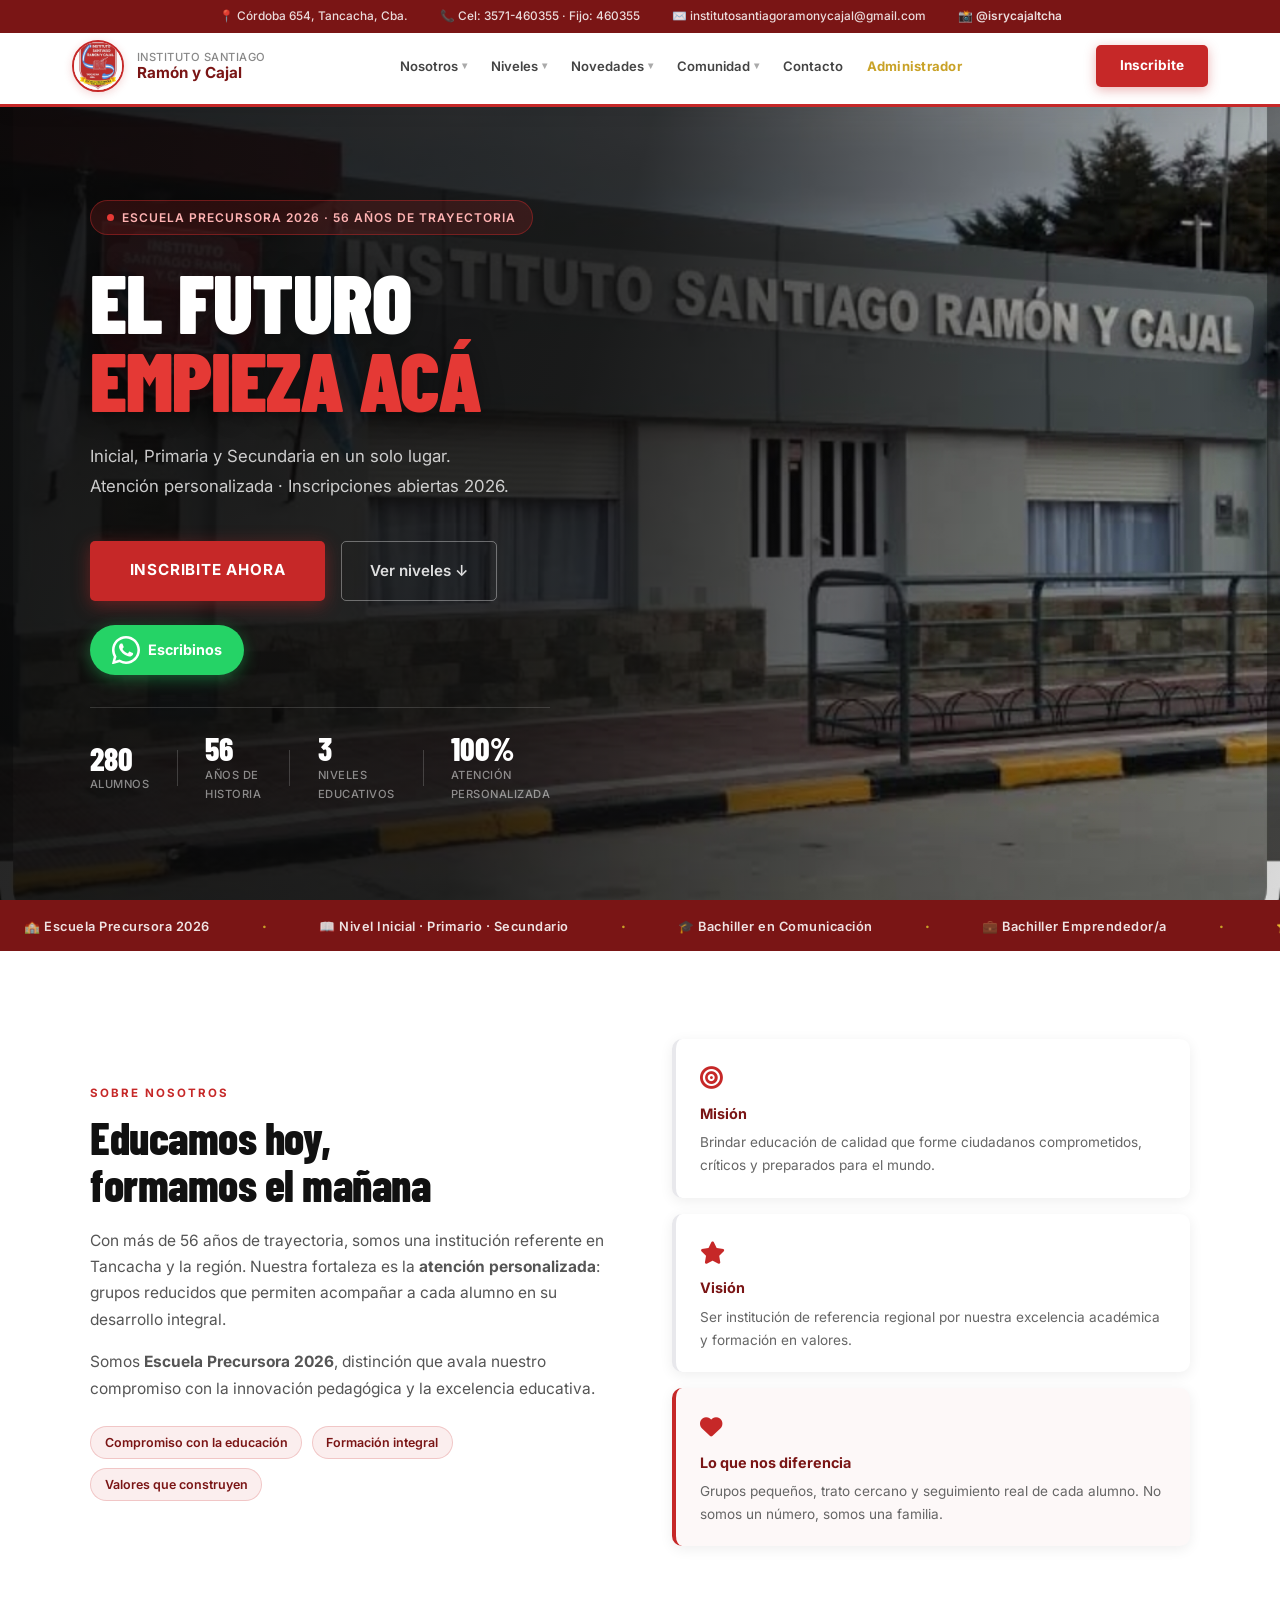
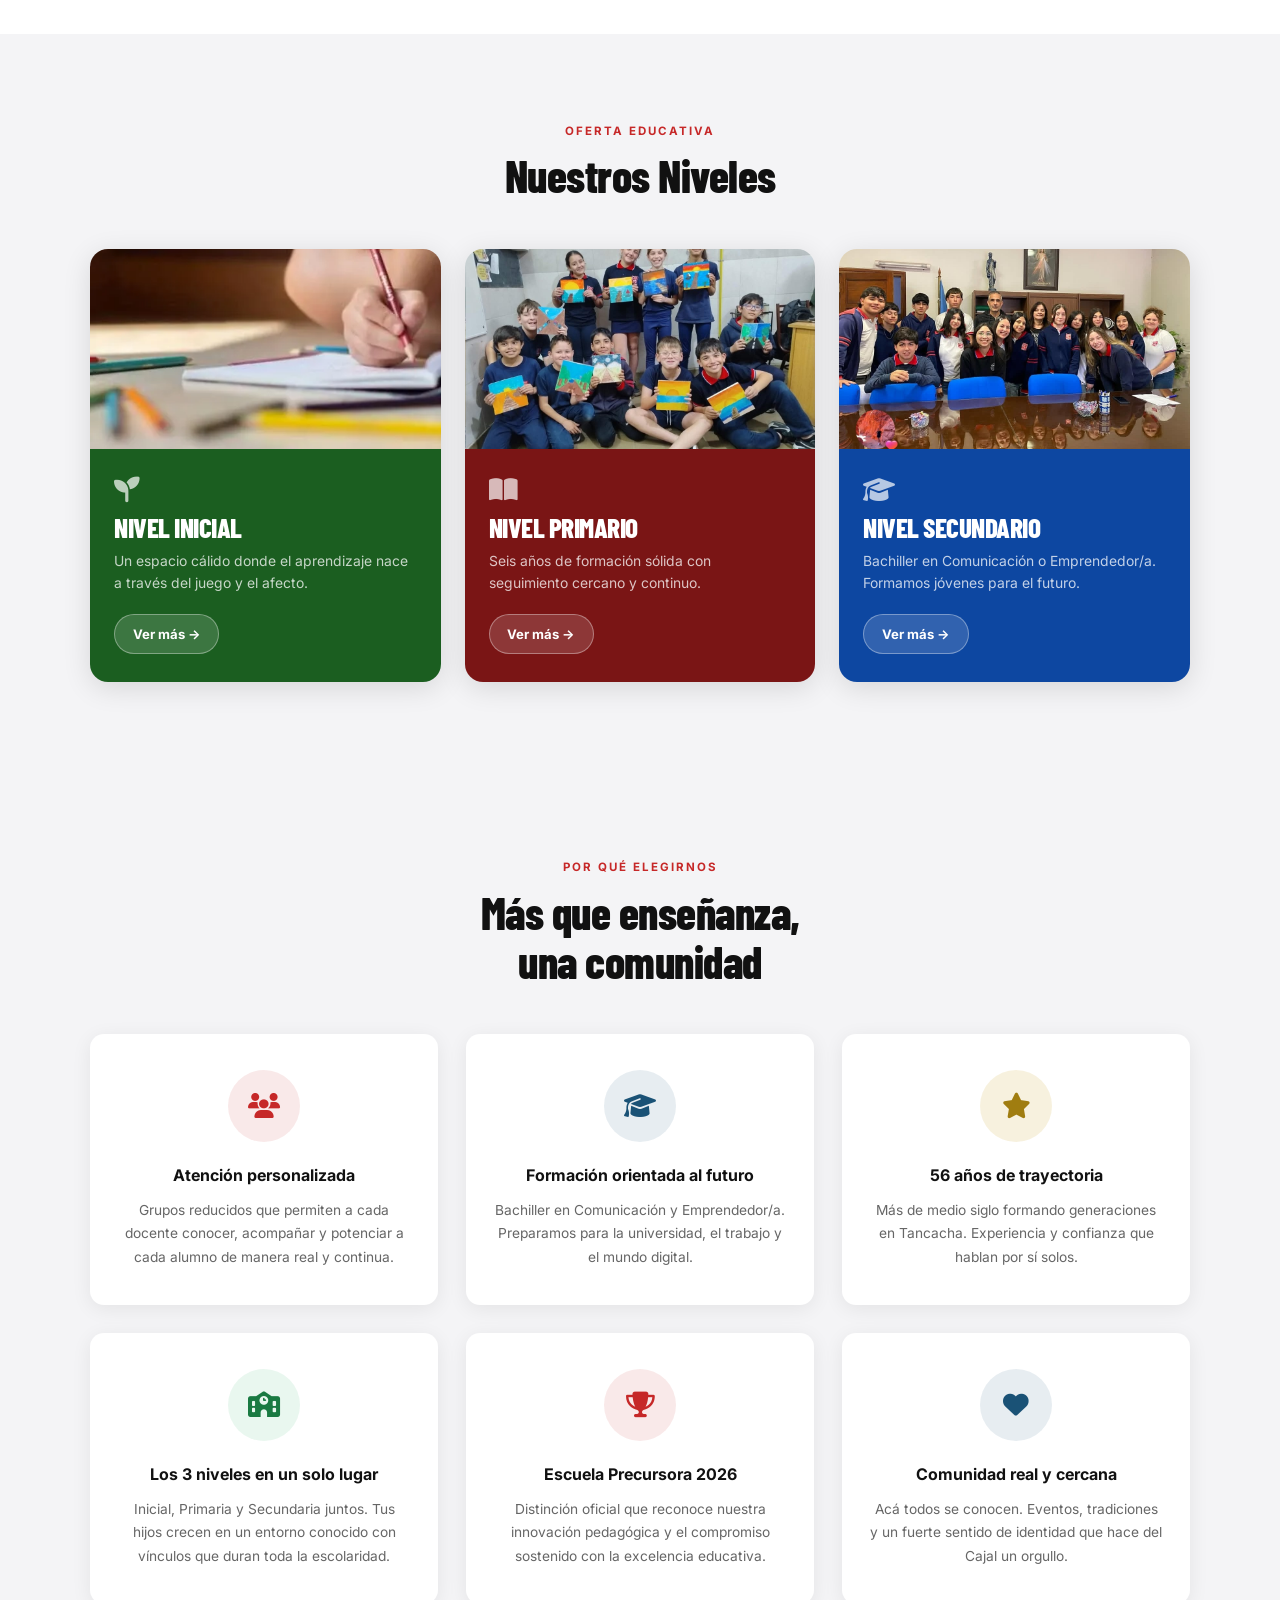
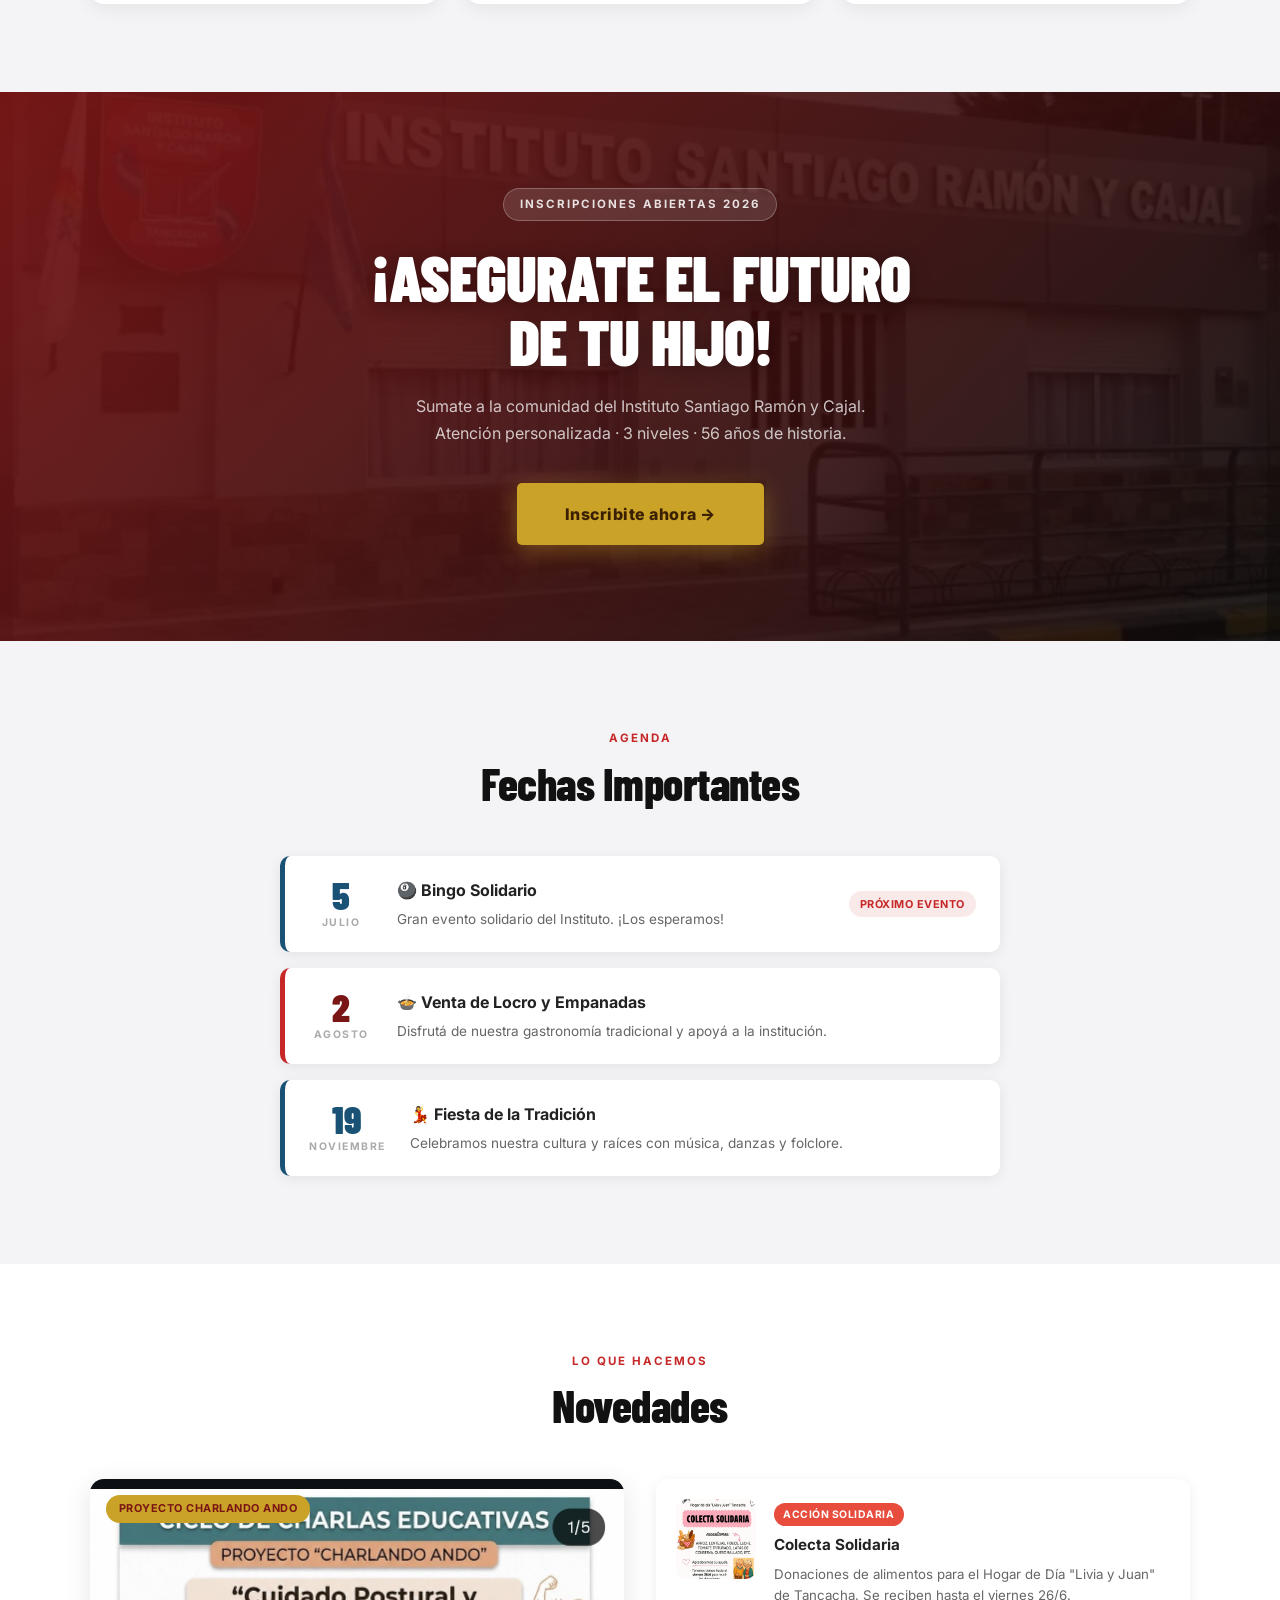
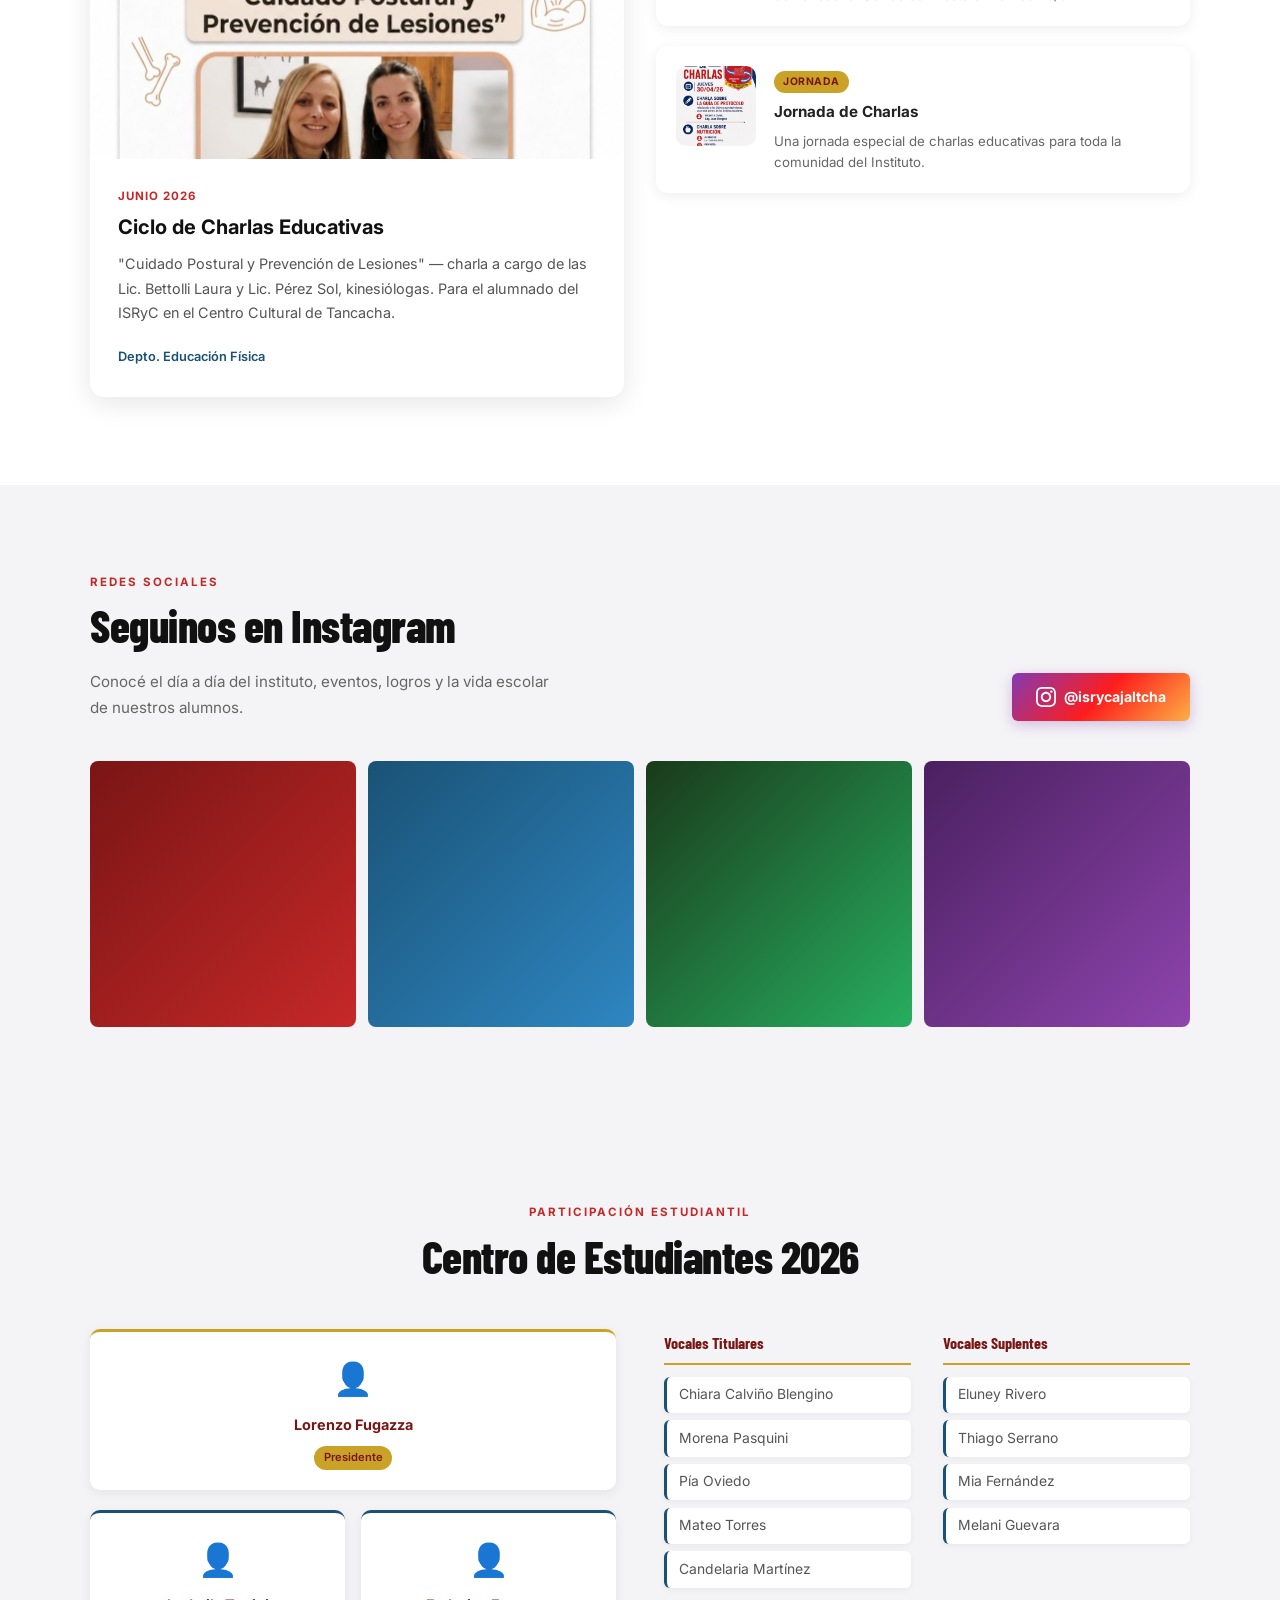
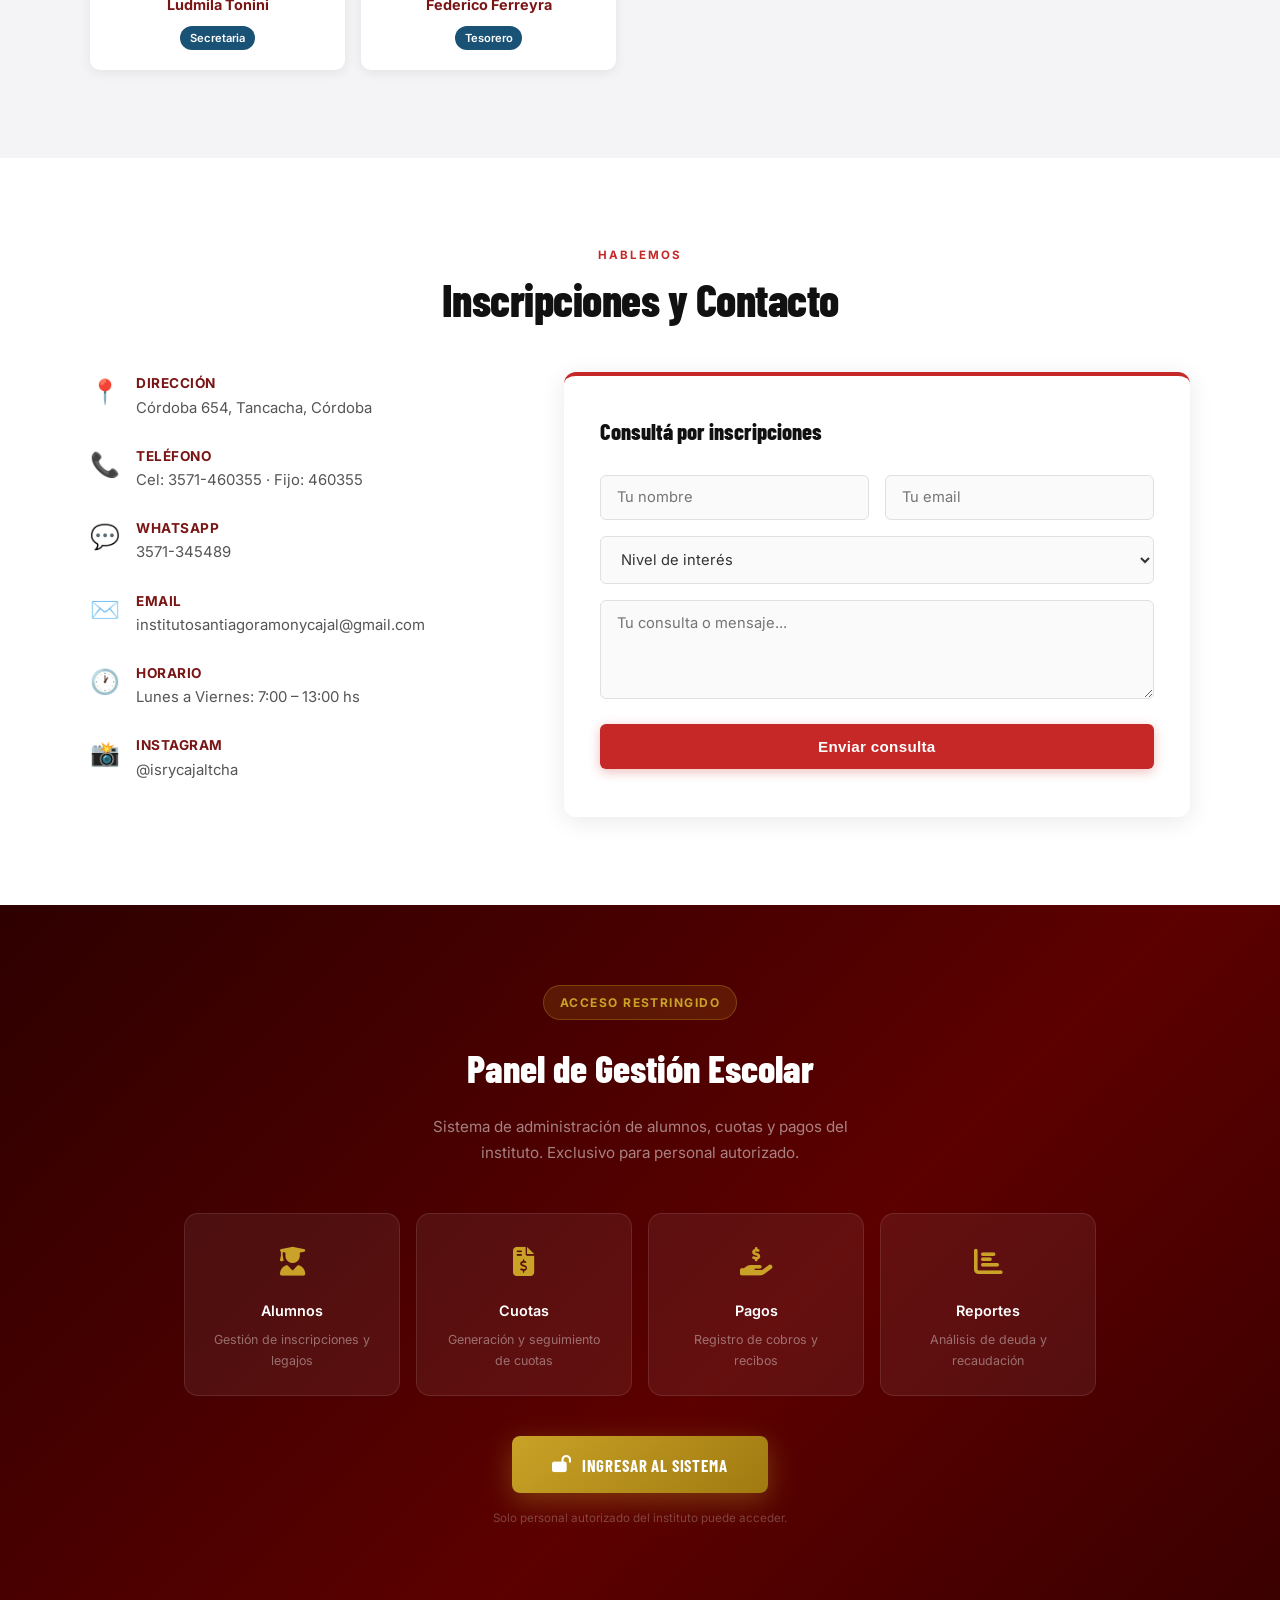
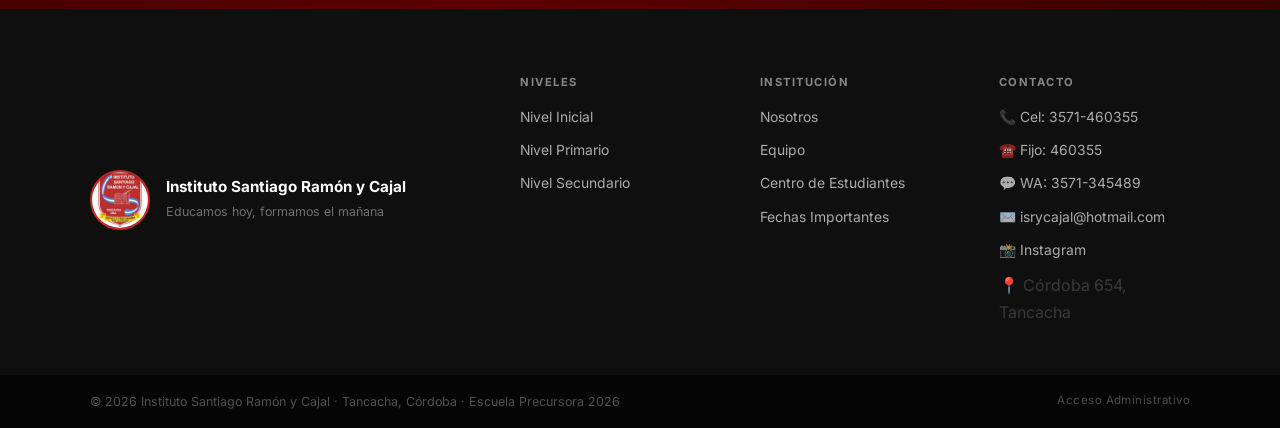
==== commit b49448eb: "Agregar sistema de gestión escolar en /admin y sección administrador" ====
--- a/index.html
+++ b/index.html
@@ -64,6 +64,7 @@
           </div>
         </div>
         <a href="#contacto" class="nav-link-simple">Contacto</a>
+        <a href="#admin" class="nav-link-simple" style="color:var(--dorado);font-weight:700;font-size:0.82rem;letter-spacing:0.02em;">Administrador</a>
       </nav>
       <a href="#contacto" class="nav-cta">Inscribite</a>
     </div>
@@ -616,6 +617,72 @@
     </div>
   </section>
 
+  <!-- ADMINISTRADOR -->
+  <section id="admin" style="background:linear-gradient(135deg,#2E0000 0%,#5C0000 60%,#3A0000 100%);padding:5rem 0;">
+    <div class="container" style="max-width:960px;margin:0 auto;padding:0 1.5rem;">
+
+      <!-- Encabezado -->
+      <div style="text-align:center;margin-bottom:3rem;">
+        <span style="display:inline-block;background:rgba(201,162,39,0.15);color:#C9A227;font-size:0.75rem;font-weight:700;letter-spacing:0.12em;text-transform:uppercase;padding:0.4rem 1rem;border-radius:50px;border:1px solid rgba(201,162,39,0.3);margin-bottom:1rem;">
+          Acceso restringido
+        </span>
+        <h2 style="font-family:'Barlow Condensed',sans-serif;font-size:2.4rem;font-weight:800;color:#fff;margin:0 0 0.75rem;">
+          Panel de Gestión Escolar
+        </h2>
+        <p style="color:rgba(255,255,255,0.5);font-size:0.95rem;max-width:480px;margin:0 auto;">
+          Sistema de administración de alumnos, cuotas y pagos del instituto. Exclusivo para personal autorizado.
+        </p>
+      </div>
+
+      <!-- Cards de funcionalidades -->
+      <div style="display:grid;grid-template-columns:repeat(auto-fit,minmax(200px,1fr));gap:1rem;margin-bottom:2.5rem;">
+        <div style="background:rgba(255,255,255,0.06);border:1px solid rgba(255,255,255,0.1);border-radius:14px;padding:1.5rem;text-align:center;">
+          <div style="font-size:1.8rem;margin-bottom:0.75rem;color:#C9A227;">
+            <i class="fas fa-user-graduate"></i>
+          </div>
+          <div style="color:#fff;font-weight:600;font-size:0.9rem;margin-bottom:0.3rem;">Alumnos</div>
+          <div style="color:rgba(255,255,255,0.4);font-size:0.78rem;">Gestión de inscripciones y legajos</div>
+        </div>
+        <div style="background:rgba(255,255,255,0.06);border:1px solid rgba(255,255,255,0.1);border-radius:14px;padding:1.5rem;text-align:center;">
+          <div style="font-size:1.8rem;margin-bottom:0.75rem;color:#C9A227;">
+            <i class="fas fa-file-invoice-dollar"></i>
+          </div>
+          <div style="color:#fff;font-weight:600;font-size:0.9rem;margin-bottom:0.3rem;">Cuotas</div>
+          <div style="color:rgba(255,255,255,0.4);font-size:0.78rem;">Generación y seguimiento de cuotas</div>
+        </div>
+        <div style="background:rgba(255,255,255,0.06);border:1px solid rgba(255,255,255,0.1);border-radius:14px;padding:1.5rem;text-align:center;">
+          <div style="font-size:1.8rem;margin-bottom:0.75rem;color:#C9A227;">
+            <i class="fas fa-hand-holding-dollar"></i>
+          </div>
+          <div style="color:#fff;font-weight:600;font-size:0.9rem;margin-bottom:0.3rem;">Pagos</div>
+          <div style="color:rgba(255,255,255,0.4);font-size:0.78rem;">Registro de cobros y recibos</div>
+        </div>
+        <div style="background:rgba(255,255,255,0.06);border:1px solid rgba(255,255,255,0.1);border-radius:14px;padding:1.5rem;text-align:center;">
+          <div style="font-size:1.8rem;margin-bottom:0.75rem;color:#C9A227;">
+            <i class="fas fa-chart-bar"></i>
+          </div>
+          <div style="color:#fff;font-weight:600;font-size:0.9rem;margin-bottom:0.3rem;">Reportes</div>
+          <div style="color:rgba(255,255,255,0.4);font-size:0.78rem;">Análisis de deuda y recaudación</div>
+        </div>
+      </div>
+
+      <!-- Botón de acceso -->
+      <div style="text-align:center;">
+        <a href="admin/index.html"
+          style="display:inline-flex;align-items:center;gap:0.6rem;background:linear-gradient(135deg,#C9A227,#A07A10);color:#fff;font-family:'Barlow Condensed',sans-serif;font-size:1.05rem;font-weight:700;letter-spacing:0.05em;text-transform:uppercase;text-decoration:none;padding:0.9rem 2.5rem;border-radius:8px;box-shadow:0 8px 28px rgba(201,162,39,0.35);transition:all 0.2s;"
+          onmouseover="this.style.transform='translateY(-2px)';this.style.boxShadow='0 12px 36px rgba(201,162,39,0.5)'"
+          onmouseout="this.style.transform='';this.style.boxShadow='0 8px 28px rgba(201,162,39,0.35)'">
+          <i class="fas fa-lock-open"></i>
+          Ingresar al sistema
+        </a>
+        <p style="color:rgba(255,255,255,0.25);font-size:0.73rem;margin-top:1rem;">
+          Solo personal autorizado del instituto puede acceder.
+        </p>
+      </div>
+
+    </div>
+  </section>
+
   <!-- FOOTER -->
   <footer class="footer">
     <div class="footer-top">
@@ -652,8 +719,14 @@
       </div>
     </div>
     <div class="footer-bottom">
-      <div class="container">
-        <p>© 2026 Instituto Santiago Ramón y Cajal · Tancacha, Córdoba · Escuela Precursora 2026</p>
+      <div class="container" style="display:flex; align-items:center; justify-content:space-between; flex-wrap:wrap; gap:0.5rem;">
+        <p style="margin:0;">© 2026 Instituto Santiago Ramón y Cajal · Tancacha, Córdoba · Escuela Precursora 2026</p>
+        <a href="admin/index.html"
+          style="font-size:0.72rem; color:rgba(255,255,255,0.28); text-decoration:none; letter-spacing:0.04em; transition:color 0.2s;"
+          onmouseover="this.style.color='rgba(201,162,39,0.7)'"
+          onmouseout="this.style.color='rgba(255,255,255,0.28)'">
+          Acceso Administrativo
+        </a>
       </div>
     </div>
   </footer>
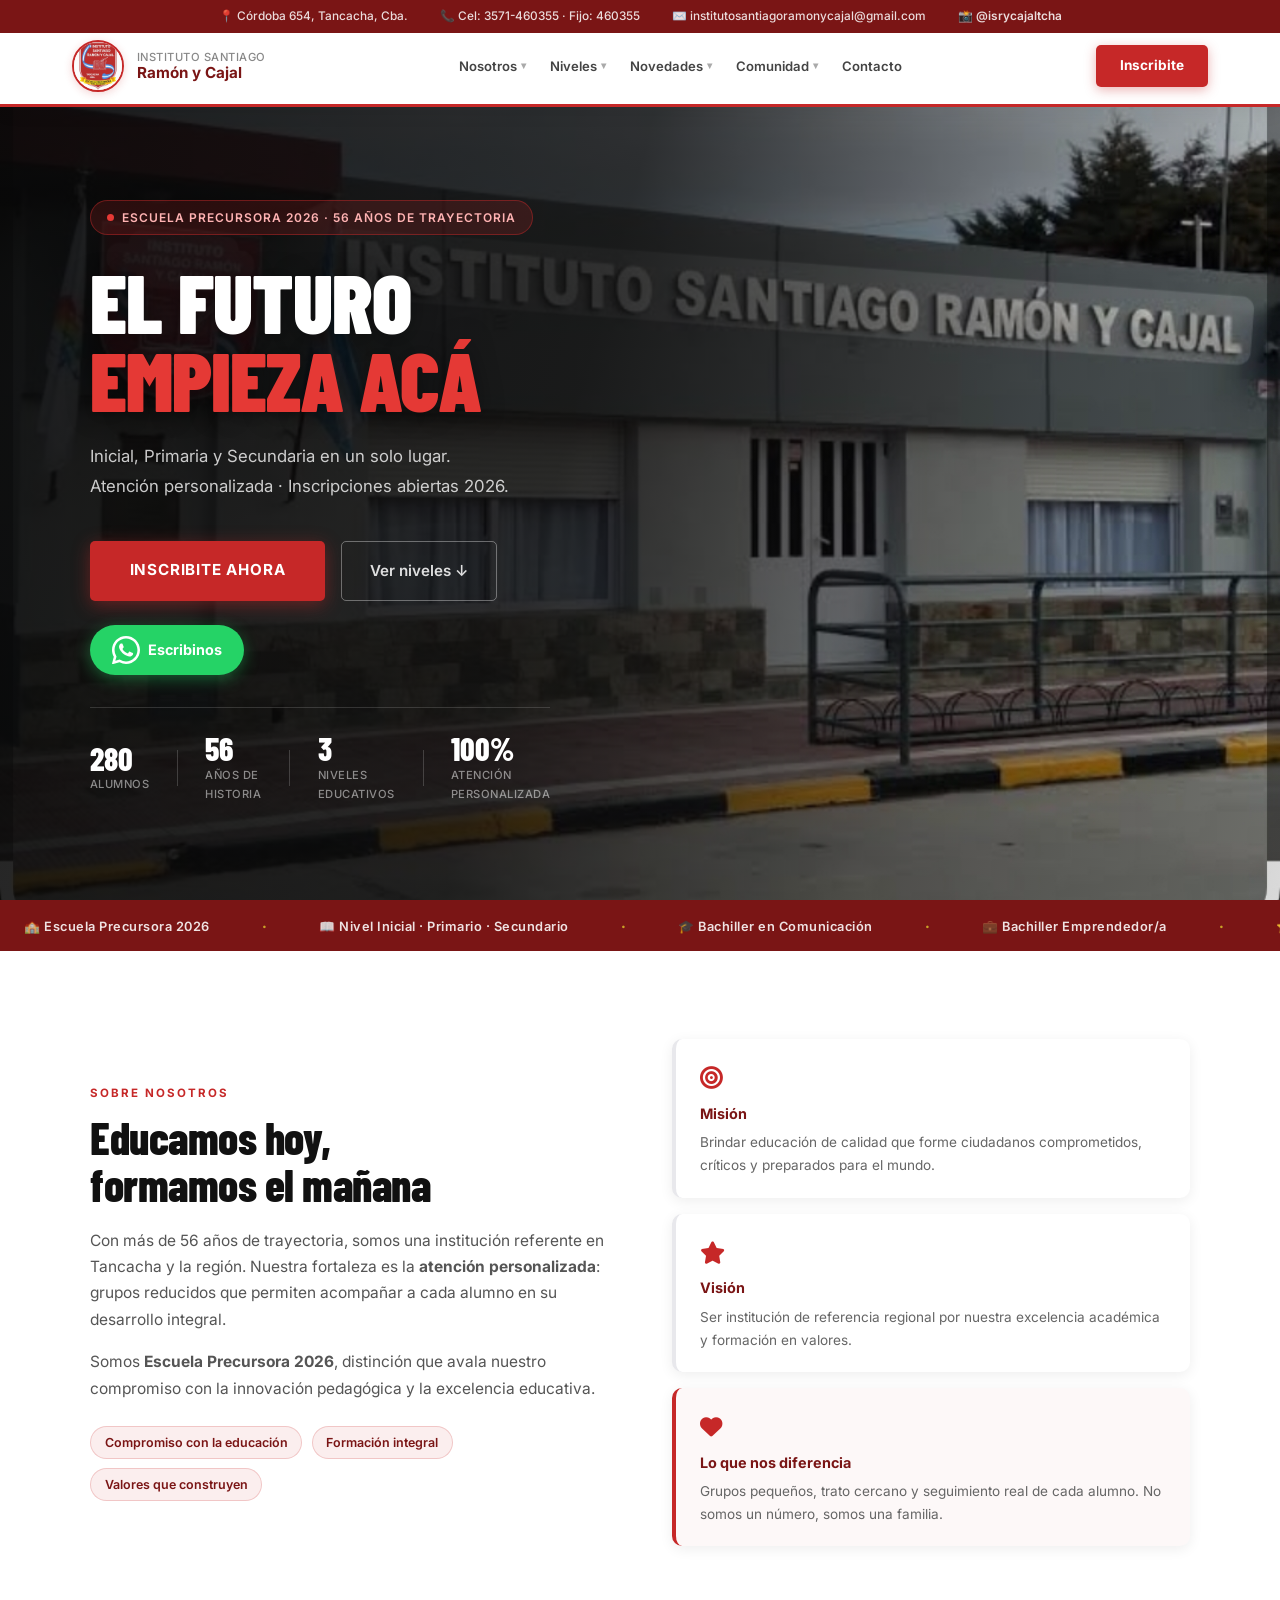
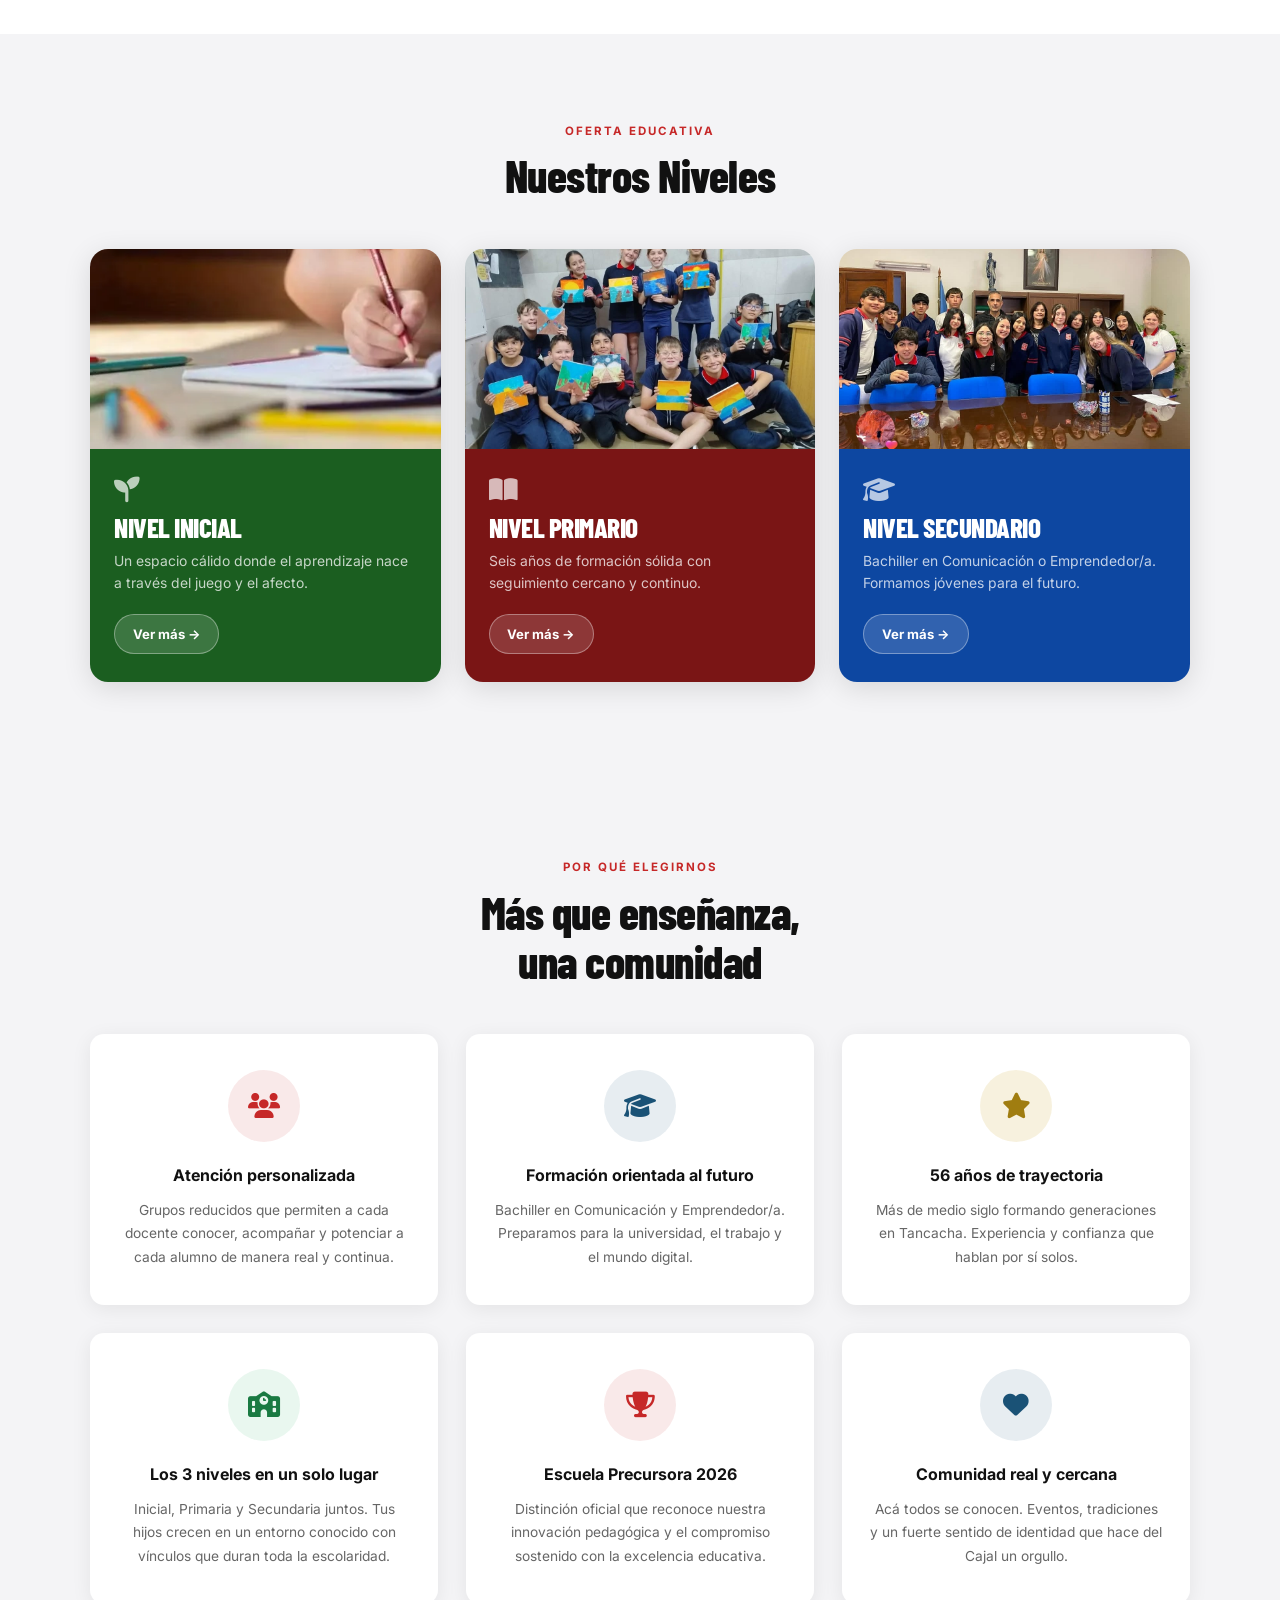
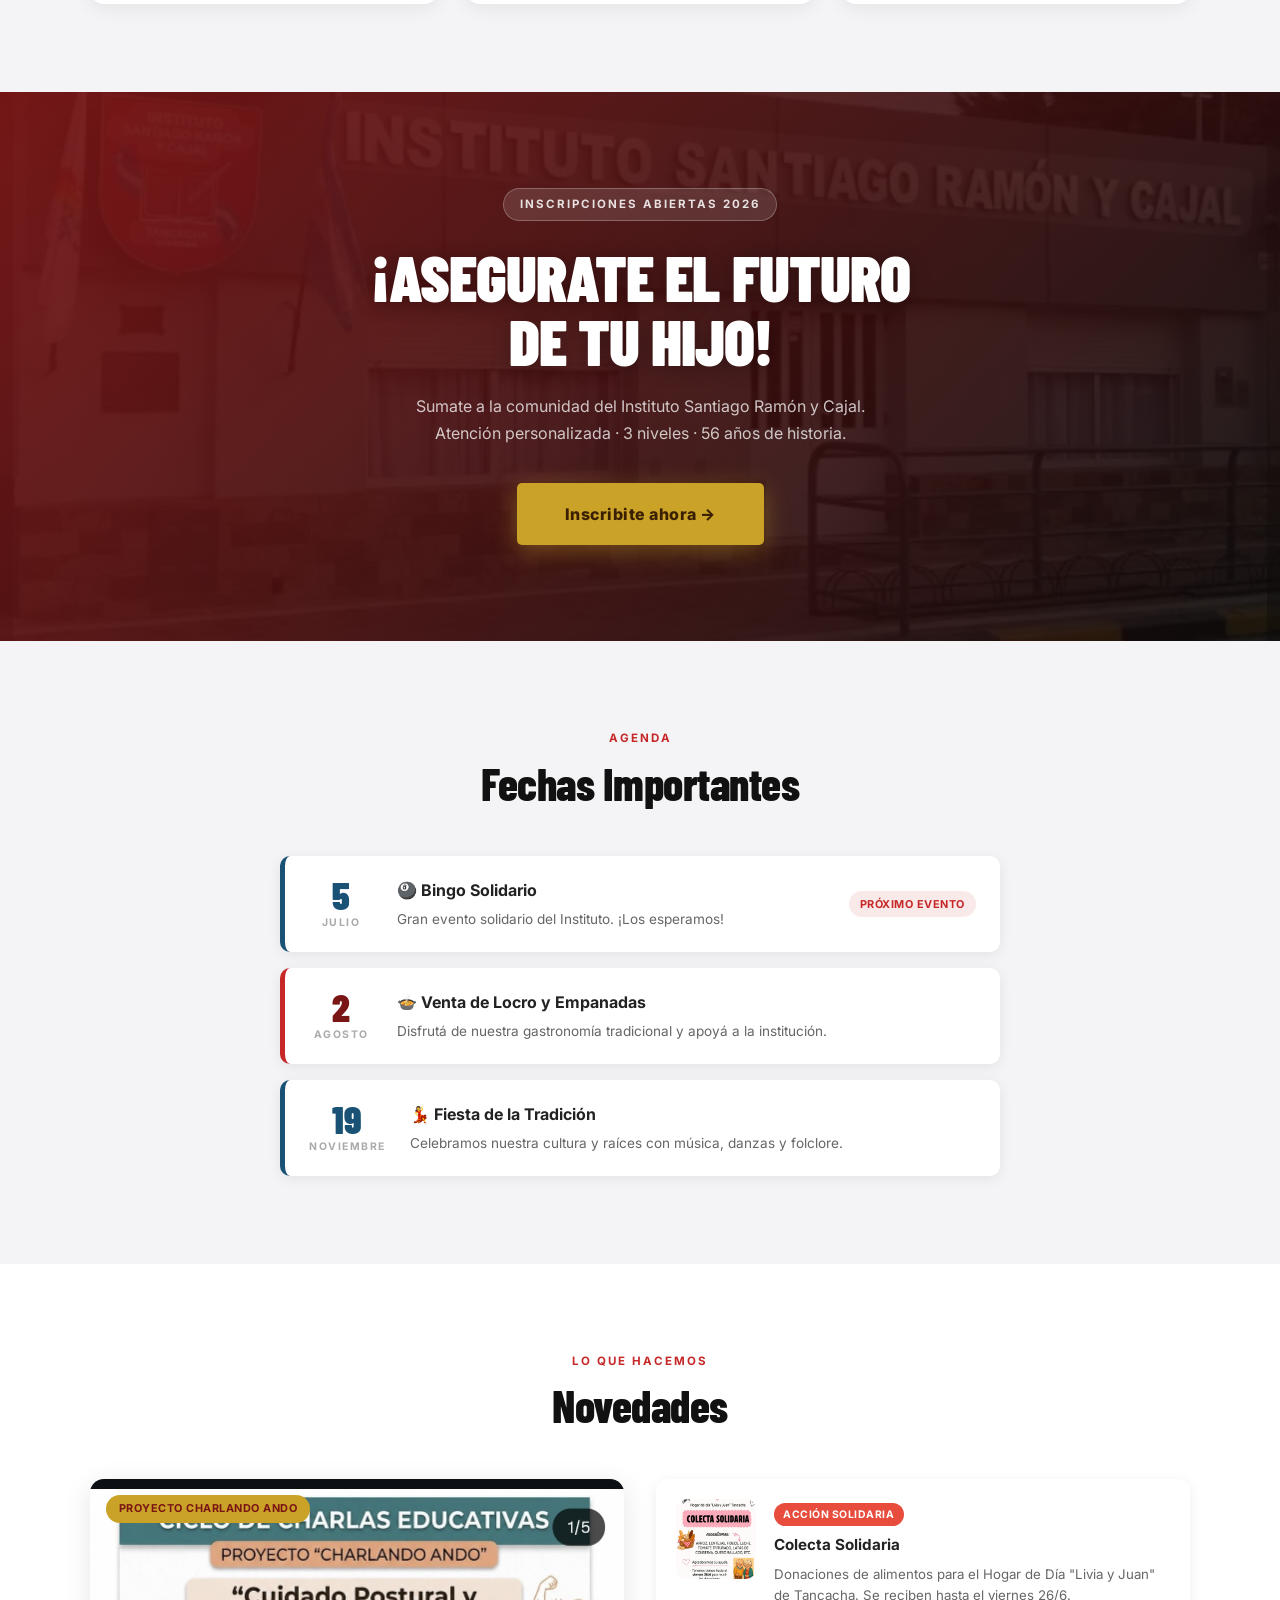
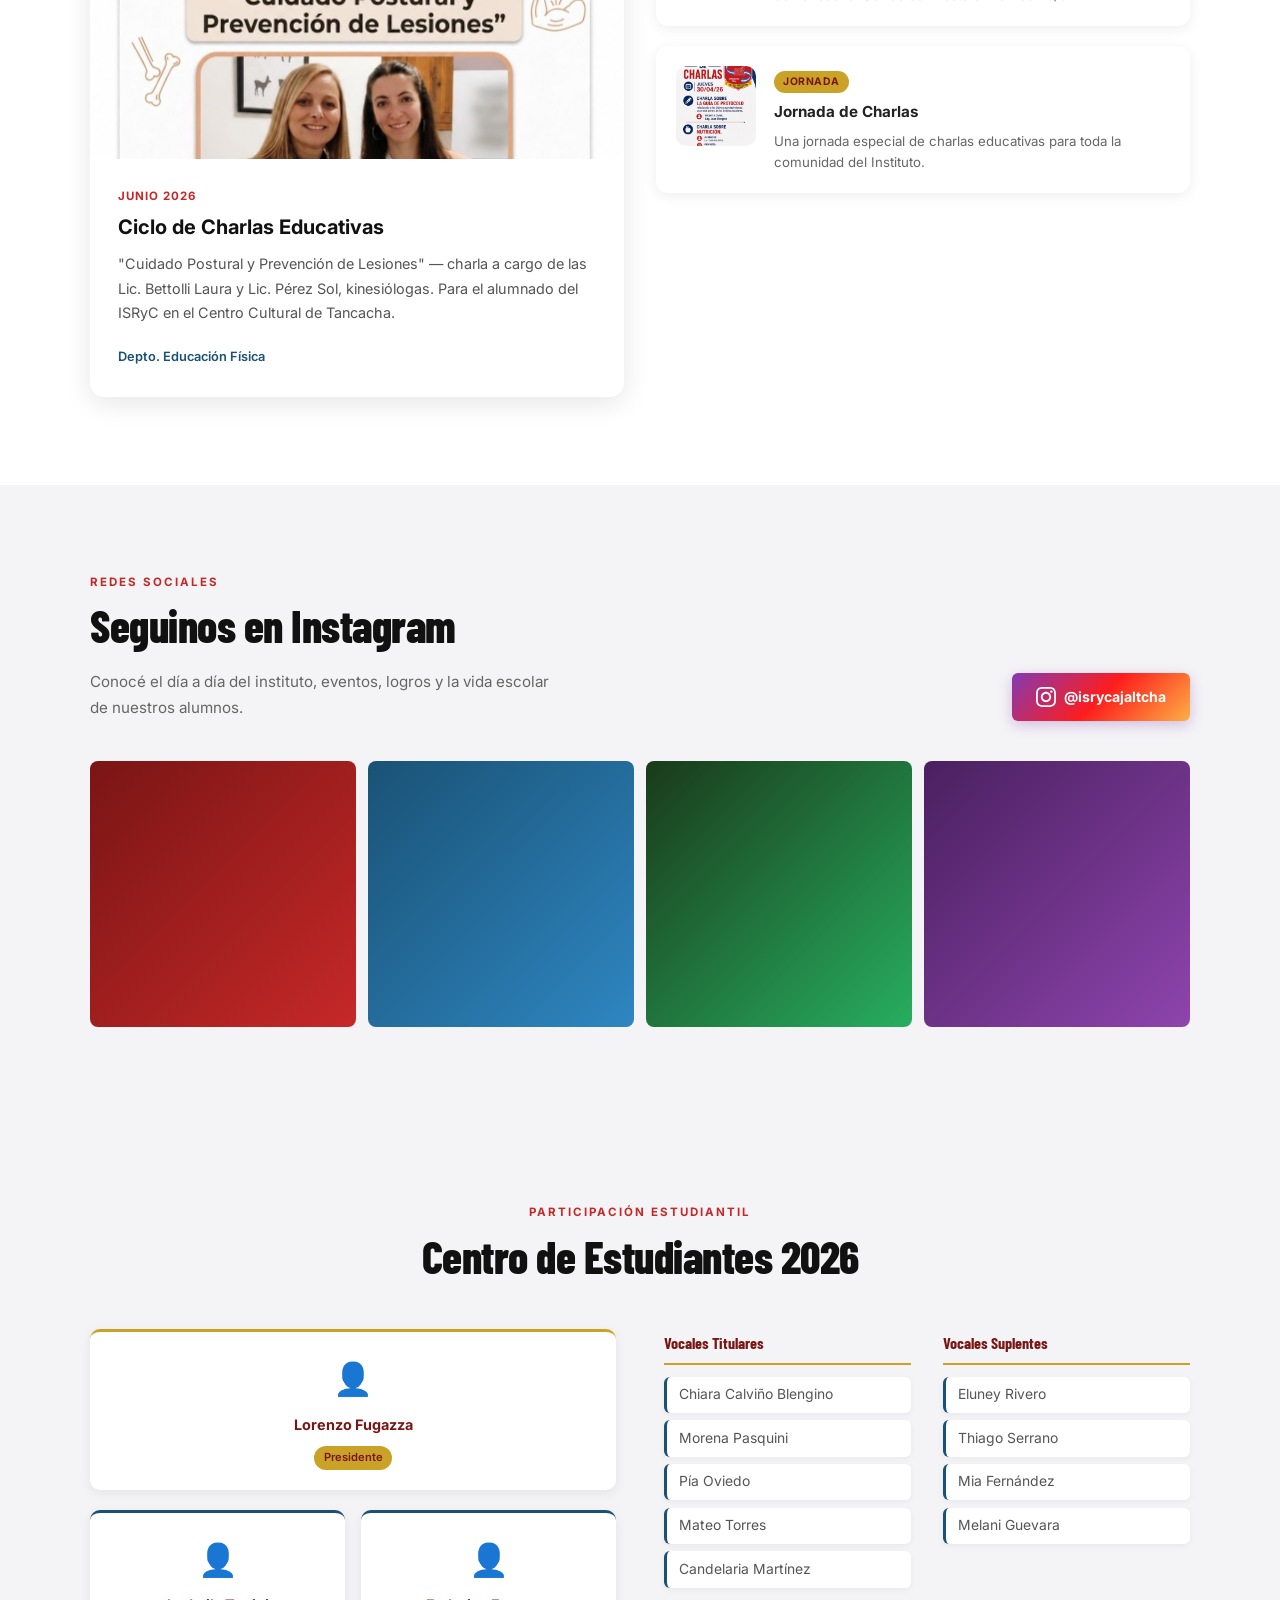
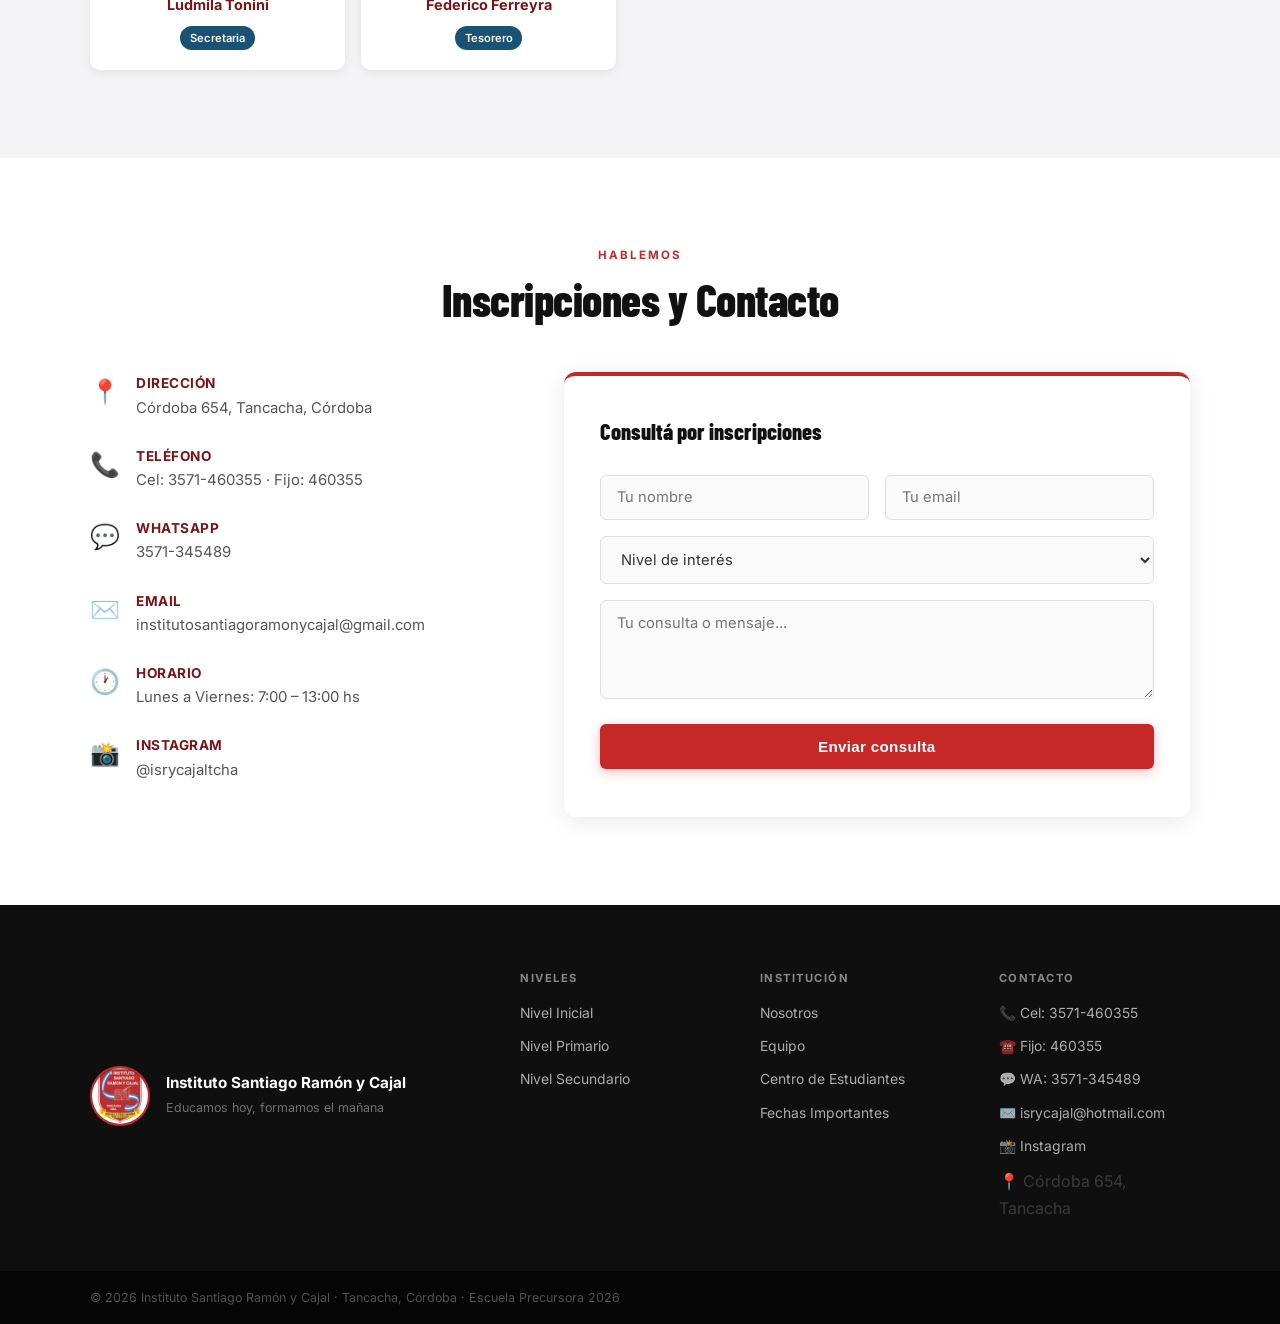
==== commit 8276bacd: "Ocultar acceso admin - acceso secreto por 5 clicks en el logo" ====
--- a/index.html
+++ b/index.html
@@ -64,7 +64,6 @@
           </div>
         </div>
         <a href="#contacto" class="nav-link-simple">Contacto</a>
-        <a href="#admin" class="nav-link-simple" style="color:var(--dorado);font-weight:700;font-size:0.82rem;letter-spacing:0.02em;">Administrador</a>
       </nav>
       <a href="#contacto" class="nav-cta">Inscribite</a>
     </div>
@@ -617,72 +616,6 @@
     </div>
   </section>
 
-  <!-- ADMINISTRADOR -->
-  <section id="admin" style="background:linear-gradient(135deg,#2E0000 0%,#5C0000 60%,#3A0000 100%);padding:5rem 0;">
-    <div class="container" style="max-width:960px;margin:0 auto;padding:0 1.5rem;">
-
-      <!-- Encabezado -->
-      <div style="text-align:center;margin-bottom:3rem;">
-        <span style="display:inline-block;background:rgba(201,162,39,0.15);color:#C9A227;font-size:0.75rem;font-weight:700;letter-spacing:0.12em;text-transform:uppercase;padding:0.4rem 1rem;border-radius:50px;border:1px solid rgba(201,162,39,0.3);margin-bottom:1rem;">
-          Acceso restringido
-        </span>
-        <h2 style="font-family:'Barlow Condensed',sans-serif;font-size:2.4rem;font-weight:800;color:#fff;margin:0 0 0.75rem;">
-          Panel de Gestión Escolar
-        </h2>
-        <p style="color:rgba(255,255,255,0.5);font-size:0.95rem;max-width:480px;margin:0 auto;">
-          Sistema de administración de alumnos, cuotas y pagos del instituto. Exclusivo para personal autorizado.
-        </p>
-      </div>
-
-      <!-- Cards de funcionalidades -->
-      <div style="display:grid;grid-template-columns:repeat(auto-fit,minmax(200px,1fr));gap:1rem;margin-bottom:2.5rem;">
-        <div style="background:rgba(255,255,255,0.06);border:1px solid rgba(255,255,255,0.1);border-radius:14px;padding:1.5rem;text-align:center;">
-          <div style="font-size:1.8rem;margin-bottom:0.75rem;color:#C9A227;">
-            <i class="fas fa-user-graduate"></i>
-          </div>
-          <div style="color:#fff;font-weight:600;font-size:0.9rem;margin-bottom:0.3rem;">Alumnos</div>
-          <div style="color:rgba(255,255,255,0.4);font-size:0.78rem;">Gestión de inscripciones y legajos</div>
-        </div>
-        <div style="background:rgba(255,255,255,0.06);border:1px solid rgba(255,255,255,0.1);border-radius:14px;padding:1.5rem;text-align:center;">
-          <div style="font-size:1.8rem;margin-bottom:0.75rem;color:#C9A227;">
-            <i class="fas fa-file-invoice-dollar"></i>
-          </div>
-          <div style="color:#fff;font-weight:600;font-size:0.9rem;margin-bottom:0.3rem;">Cuotas</div>
-          <div style="color:rgba(255,255,255,0.4);font-size:0.78rem;">Generación y seguimiento de cuotas</div>
-        </div>
-        <div style="background:rgba(255,255,255,0.06);border:1px solid rgba(255,255,255,0.1);border-radius:14px;padding:1.5rem;text-align:center;">
-          <div style="font-size:1.8rem;margin-bottom:0.75rem;color:#C9A227;">
-            <i class="fas fa-hand-holding-dollar"></i>
-          </div>
-          <div style="color:#fff;font-weight:600;font-size:0.9rem;margin-bottom:0.3rem;">Pagos</div>
-          <div style="color:rgba(255,255,255,0.4);font-size:0.78rem;">Registro de cobros y recibos</div>
-        </div>
-        <div style="background:rgba(255,255,255,0.06);border:1px solid rgba(255,255,255,0.1);border-radius:14px;padding:1.5rem;text-align:center;">
-          <div style="font-size:1.8rem;margin-bottom:0.75rem;color:#C9A227;">
-            <i class="fas fa-chart-bar"></i>
-          </div>
-          <div style="color:#fff;font-weight:600;font-size:0.9rem;margin-bottom:0.3rem;">Reportes</div>
-          <div style="color:rgba(255,255,255,0.4);font-size:0.78rem;">Análisis de deuda y recaudación</div>
-        </div>
-      </div>
-
-      <!-- Botón de acceso -->
-      <div style="text-align:center;">
-        <a href="admin/index.html"
-          style="display:inline-flex;align-items:center;gap:0.6rem;background:linear-gradient(135deg,#C9A227,#A07A10);color:#fff;font-family:'Barlow Condensed',sans-serif;font-size:1.05rem;font-weight:700;letter-spacing:0.05em;text-transform:uppercase;text-decoration:none;padding:0.9rem 2.5rem;border-radius:8px;box-shadow:0 8px 28px rgba(201,162,39,0.35);transition:all 0.2s;"
-          onmouseover="this.style.transform='translateY(-2px)';this.style.boxShadow='0 12px 36px rgba(201,162,39,0.5)'"
-          onmouseout="this.style.transform='';this.style.boxShadow='0 8px 28px rgba(201,162,39,0.35)'">
-          <i class="fas fa-lock-open"></i>
-          Ingresar al sistema
-        </a>
-        <p style="color:rgba(255,255,255,0.25);font-size:0.73rem;margin-top:1rem;">
-          Solo personal autorizado del instituto puede acceder.
-        </p>
-      </div>
-
-    </div>
-  </section>
-
   <!-- FOOTER -->
   <footer class="footer">
     <div class="footer-top">
@@ -721,16 +654,31 @@
     <div class="footer-bottom">
       <div class="container" style="display:flex; align-items:center; justify-content:space-between; flex-wrap:wrap; gap:0.5rem;">
         <p style="margin:0;">© 2026 Instituto Santiago Ramón y Cajal · Tancacha, Córdoba · Escuela Precursora 2026</p>
-        <a href="admin/index.html"
-          style="font-size:0.72rem; color:rgba(255,255,255,0.28); text-decoration:none; letter-spacing:0.04em; transition:color 0.2s;"
-          onmouseover="this.style.color='rgba(201,162,39,0.7)'"
-          onmouseout="this.style.color='rgba(255,255,255,0.28)'">
-          Acceso Administrativo
-        </a>
       </div>
     </div>
   </footer>
 
   <script src="script.js"></script>
+  <script>
+    // Acceso secreto: 5 clicks en el logo en menos de 3 segundos
+    (function() {
+      var logo = document.querySelector('.nav-logo');
+      if (!logo) return;
+      var clicks = 0, timer = null;
+      logo.style.cursor = 'pointer';
+      logo.addEventListener('click', function(e) {
+        e.preventDefault();
+        clicks++;
+        if (clicks === 1) {
+          timer = setTimeout(function() { clicks = 0; }, 3000);
+        }
+        if (clicks >= 5) {
+          clearTimeout(timer);
+          clicks = 0;
+          window.location.href = 'admin/index.html';
+        }
+      });
+    })();
+  </script>
 </body>
 </html>
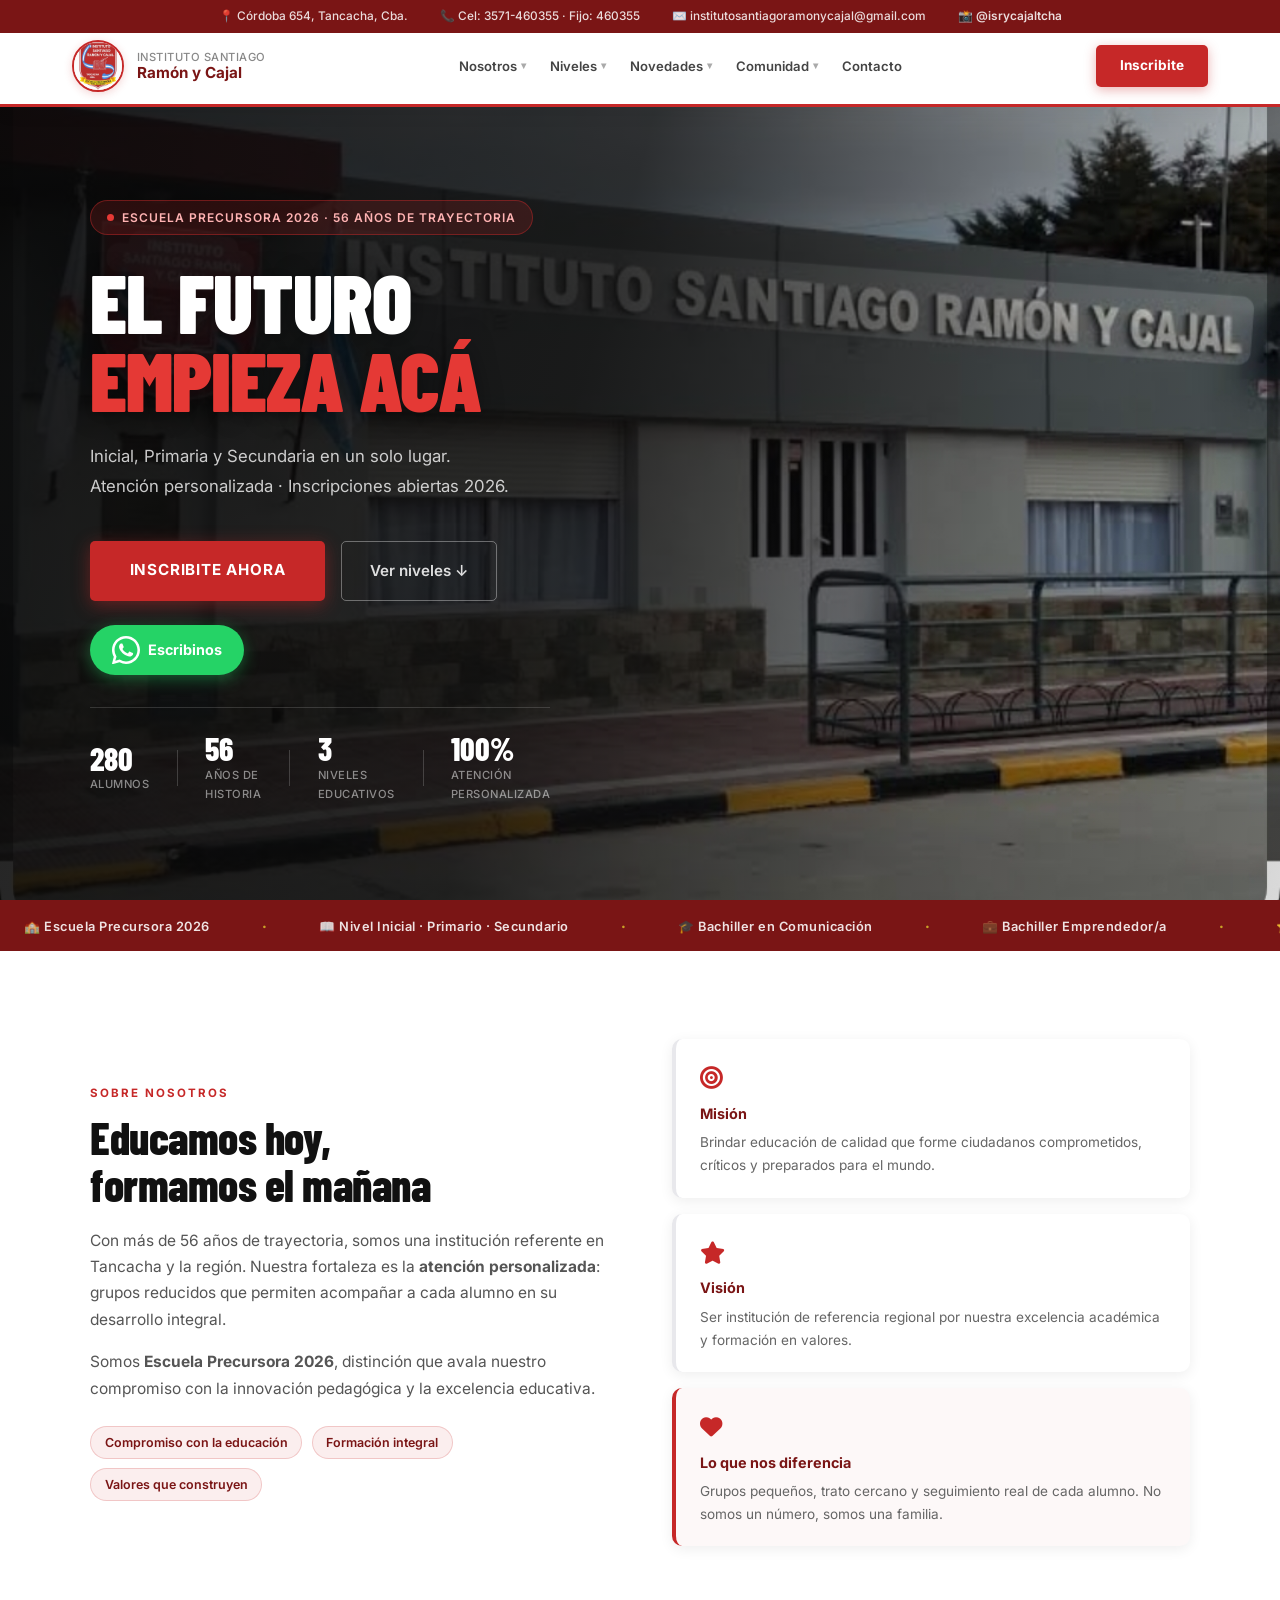
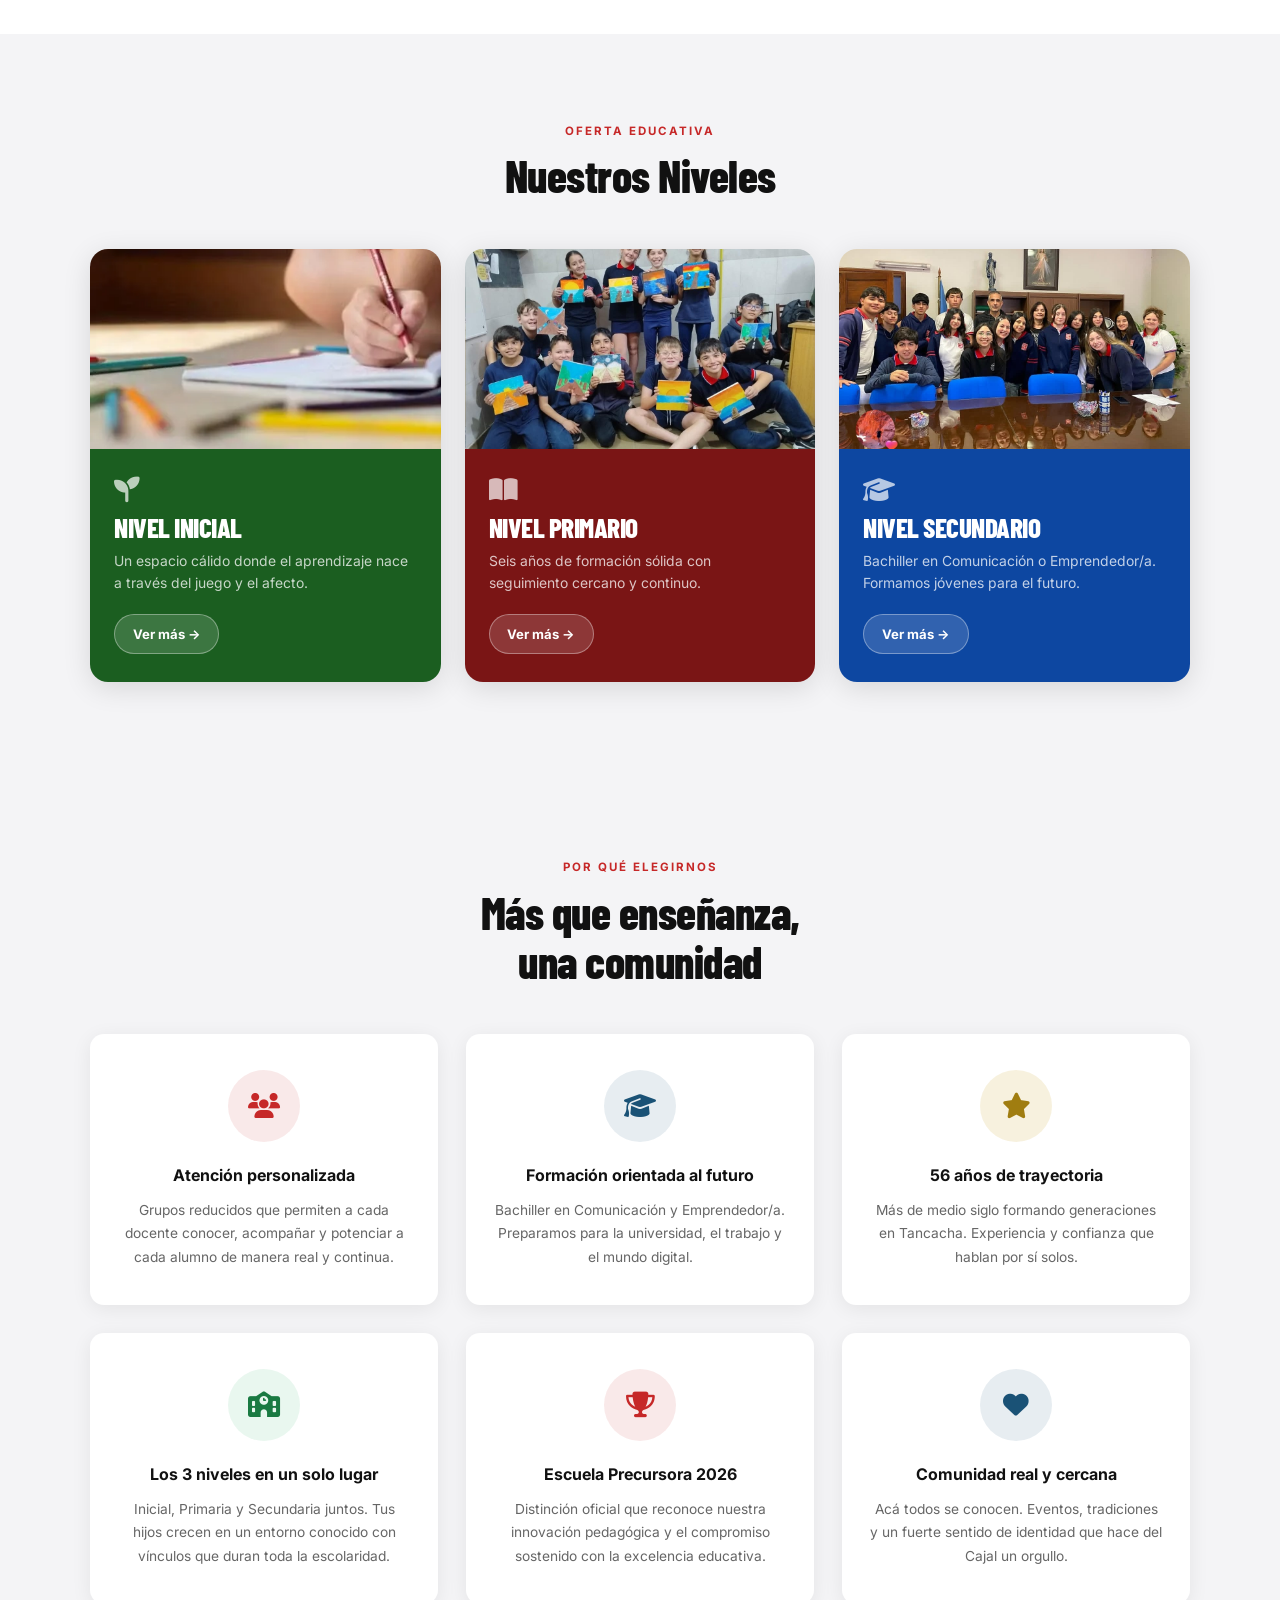
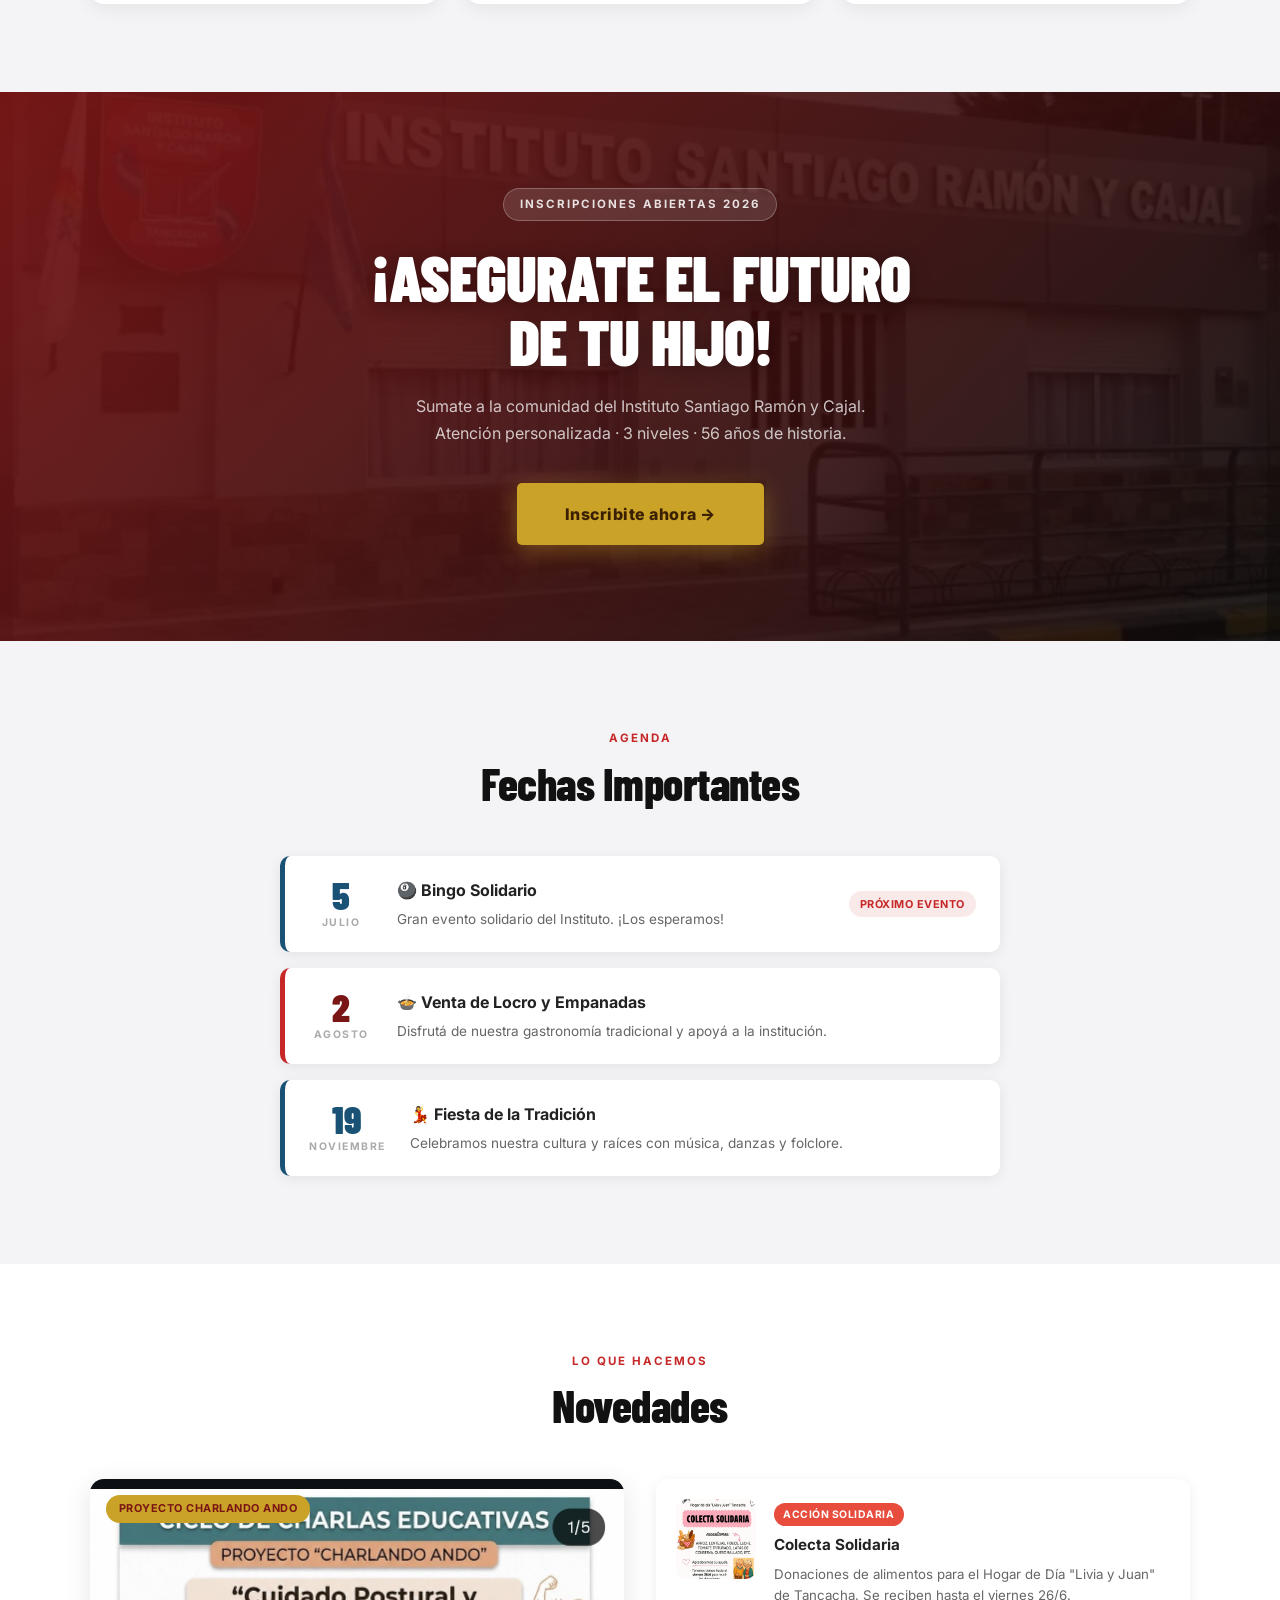
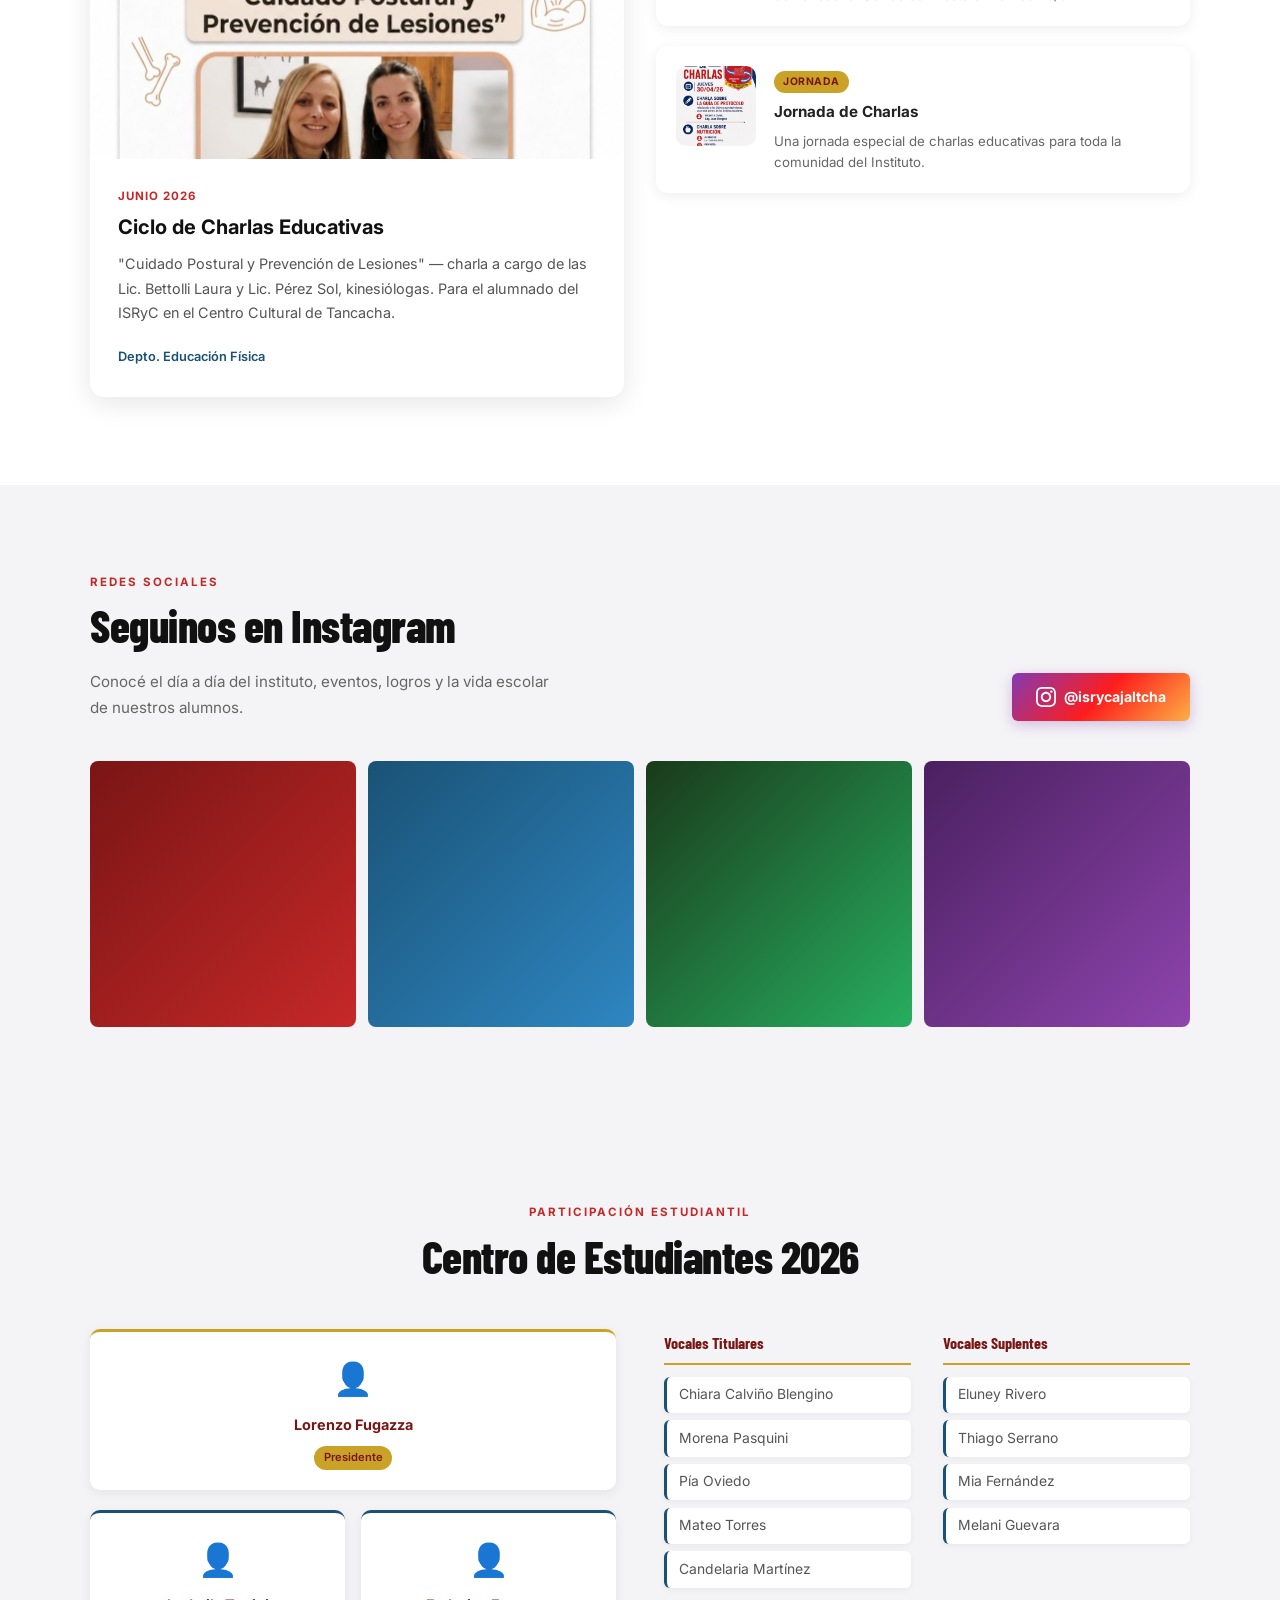
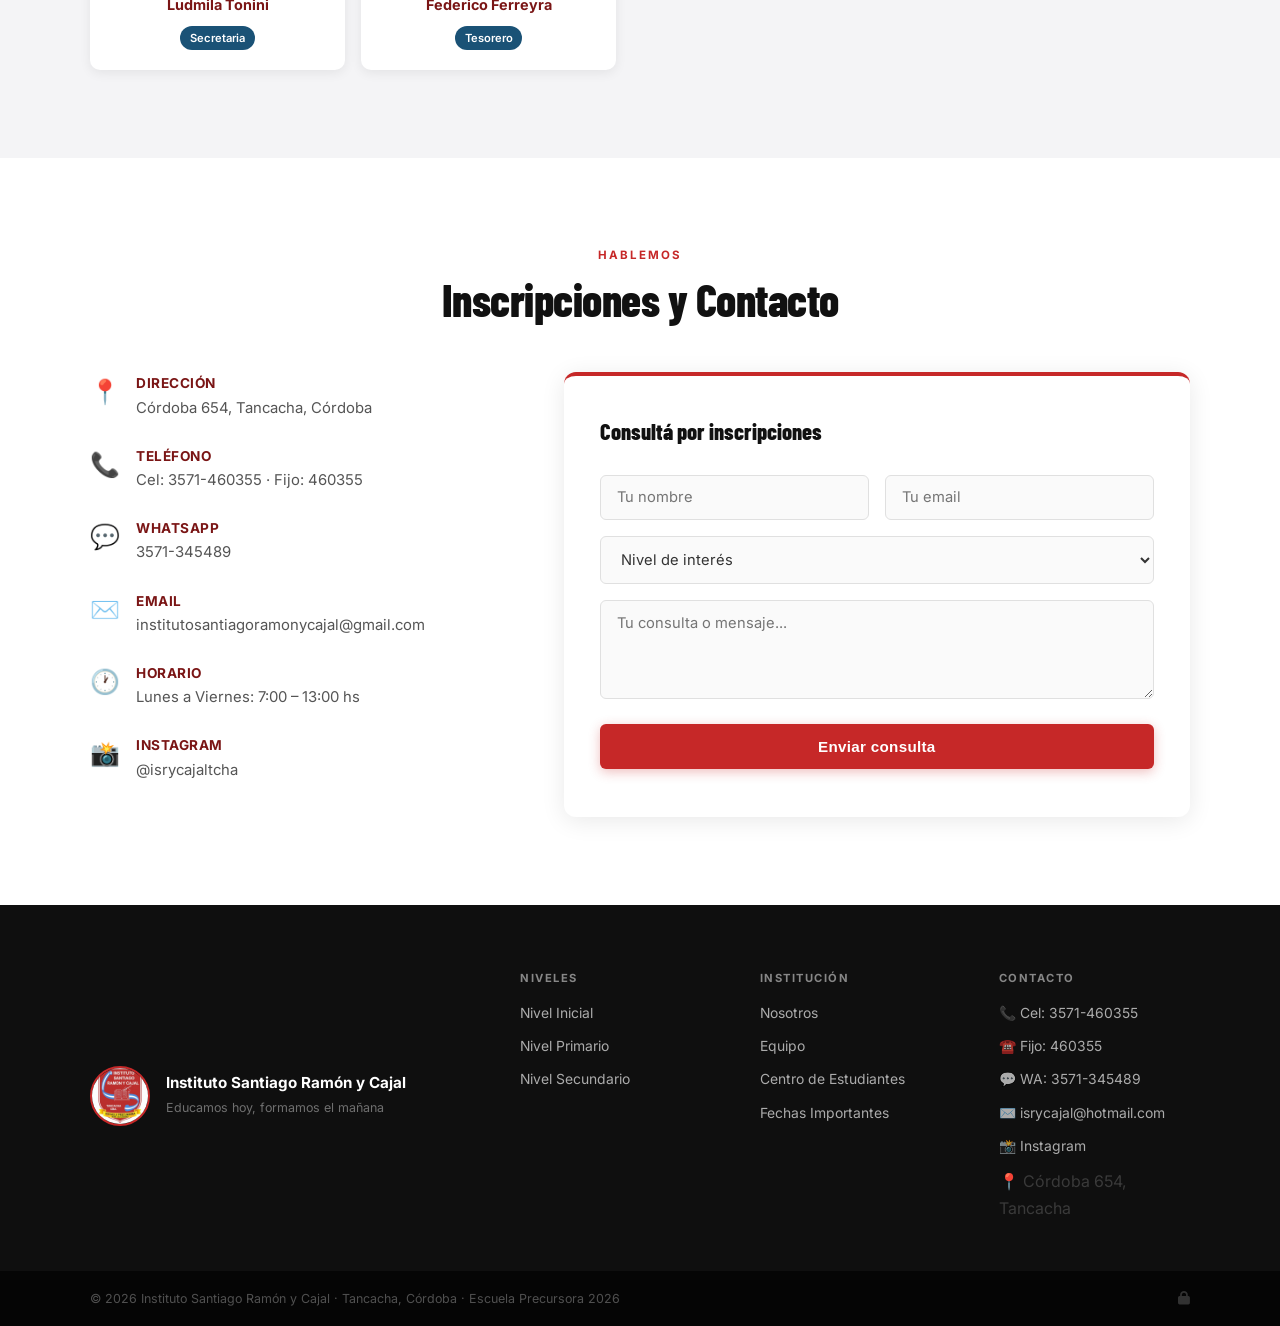
==== commit 1fd54ded: "Acceso admin: candado discreto en footer" ====
--- a/index.html
+++ b/index.html
@@ -654,31 +654,16 @@
     <div class="footer-bottom">
       <div class="container" style="display:flex; align-items:center; justify-content:space-between; flex-wrap:wrap; gap:0.5rem;">
         <p style="margin:0;">© 2026 Instituto Santiago Ramón y Cajal · Tancacha, Córdoba · Escuela Precursora 2026</p>
+        <a href="admin/index.html" title="Acceso Administrativo"
+          style="color:rgba(255,255,255,0.18);text-decoration:none;font-size:0.85rem;transition:color 0.2s;"
+          onmouseover="this.style.color='rgba(201,162,39,0.6)'"
+          onmouseout="this.style.color='rgba(255,255,255,0.18)'">
+          <i class="fas fa-lock"></i>
+        </a>
       </div>
     </div>
   </footer>
 
   <script src="script.js"></script>
-  <script>
-    // Acceso secreto: 5 clicks en el logo en menos de 3 segundos
-    (function() {
-      var logo = document.querySelector('.nav-logo');
-      if (!logo) return;
-      var clicks = 0, timer = null;
-      logo.style.cursor = 'pointer';
-      logo.addEventListener('click', function(e) {
-        e.preventDefault();
-        clicks++;
-        if (clicks === 1) {
-          timer = setTimeout(function() { clicks = 0; }, 3000);
-        }
-        if (clicks >= 5) {
-          clearTimeout(timer);
-          clicks = 0;
-          window.location.href = 'admin/index.html';
-        }
-      });
-    })();
-  </script>
 </body>
 </html>
